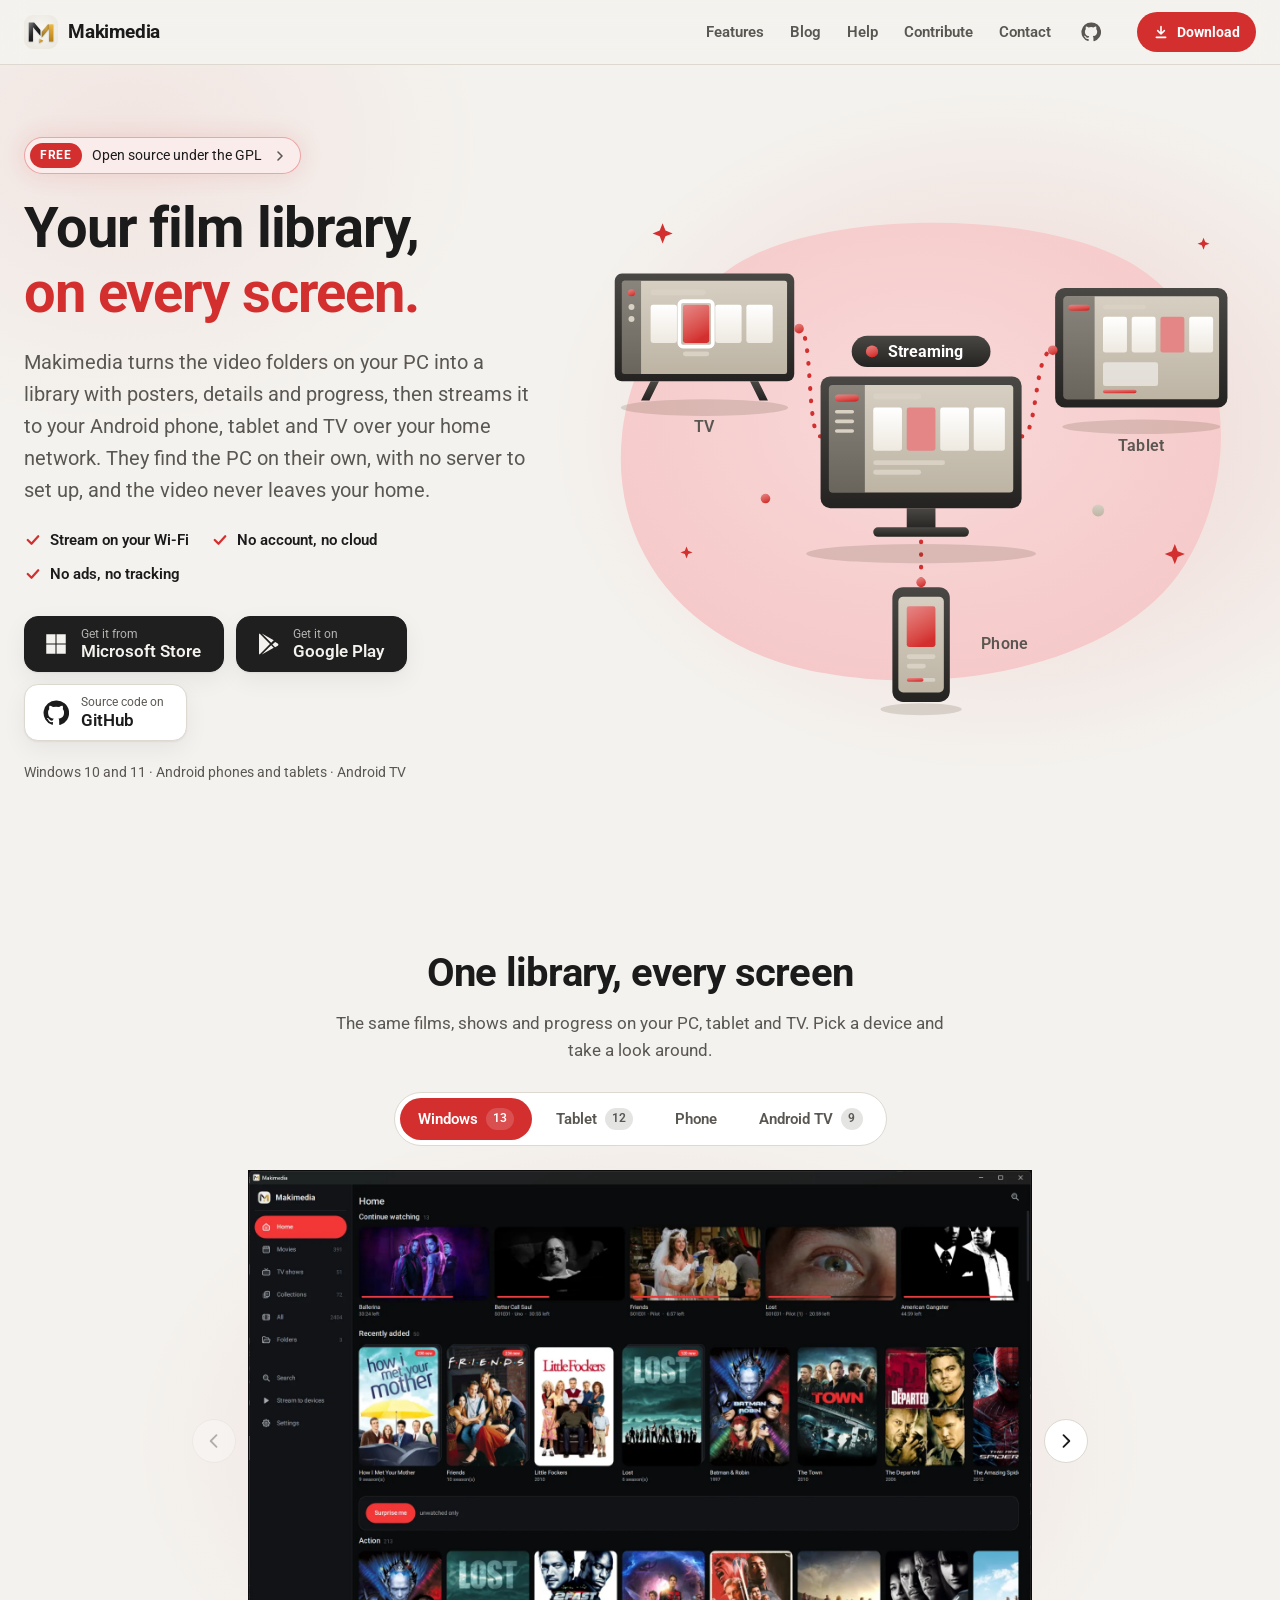
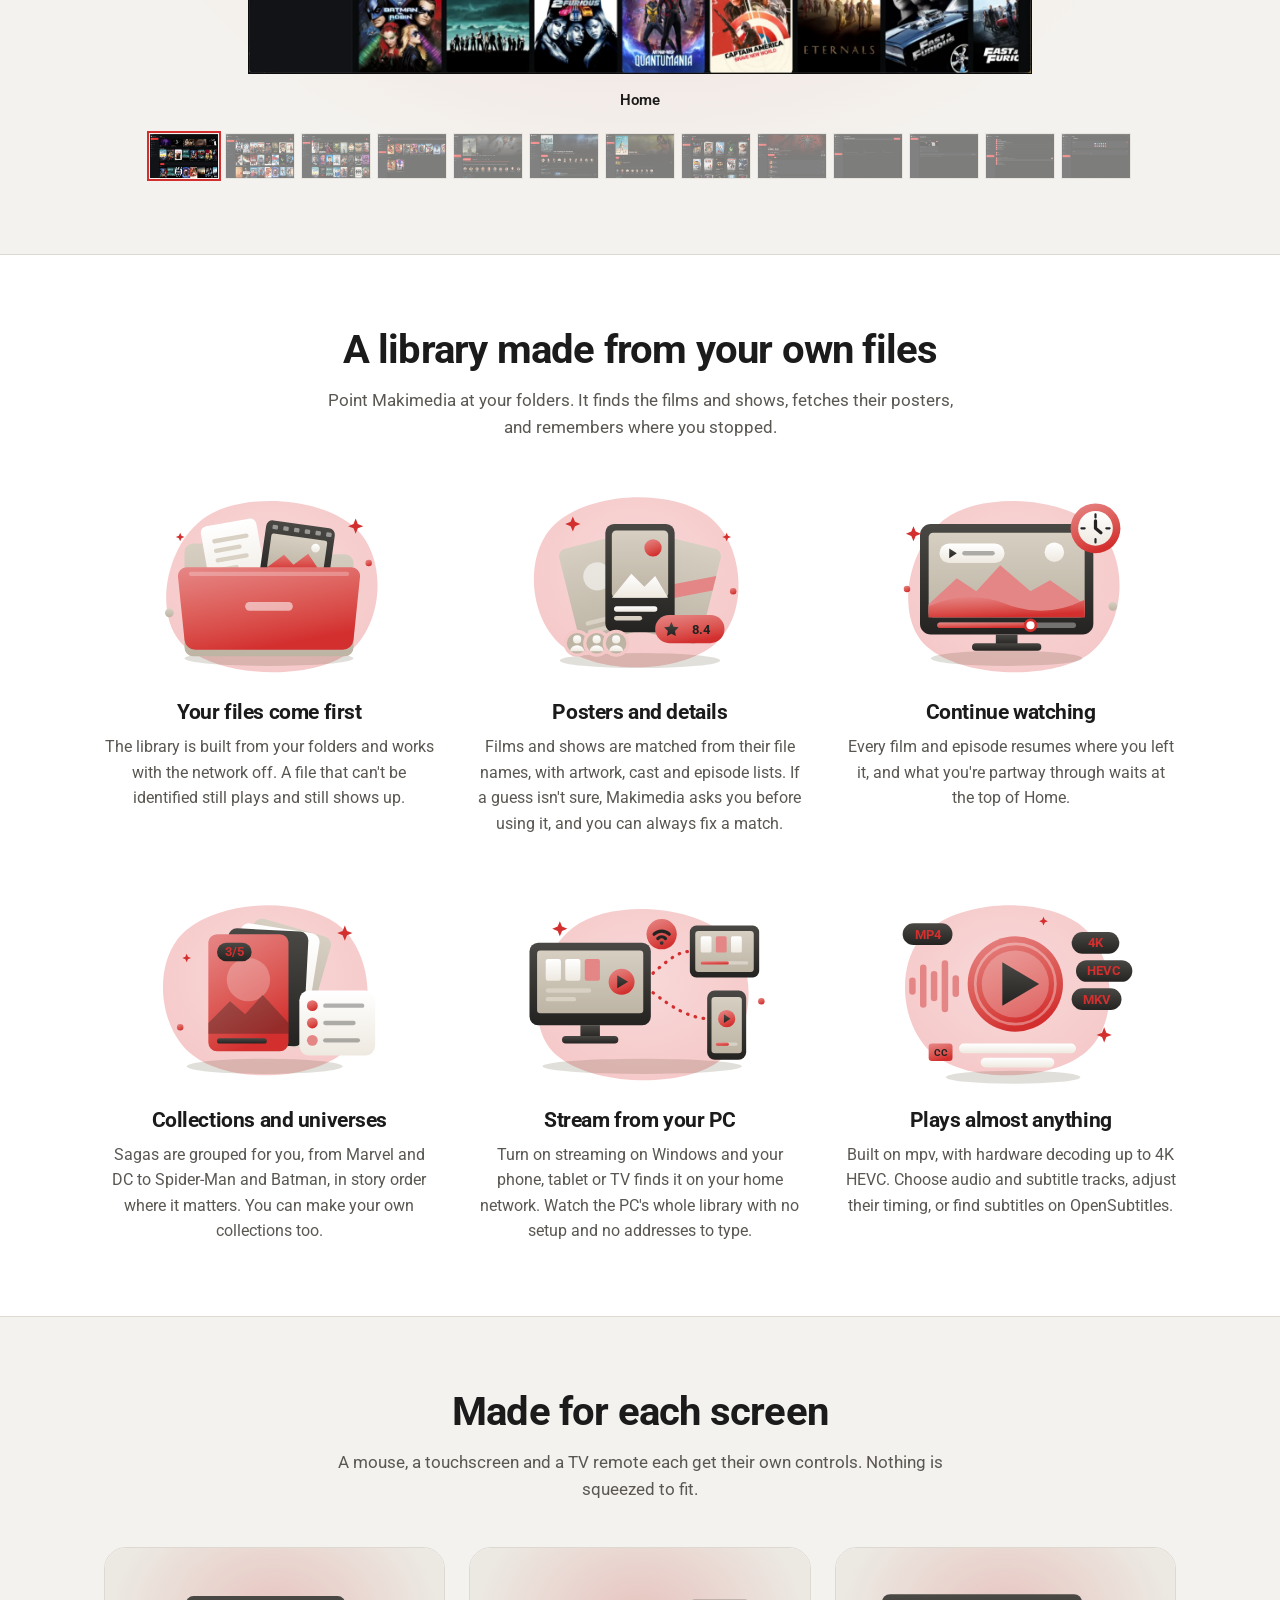
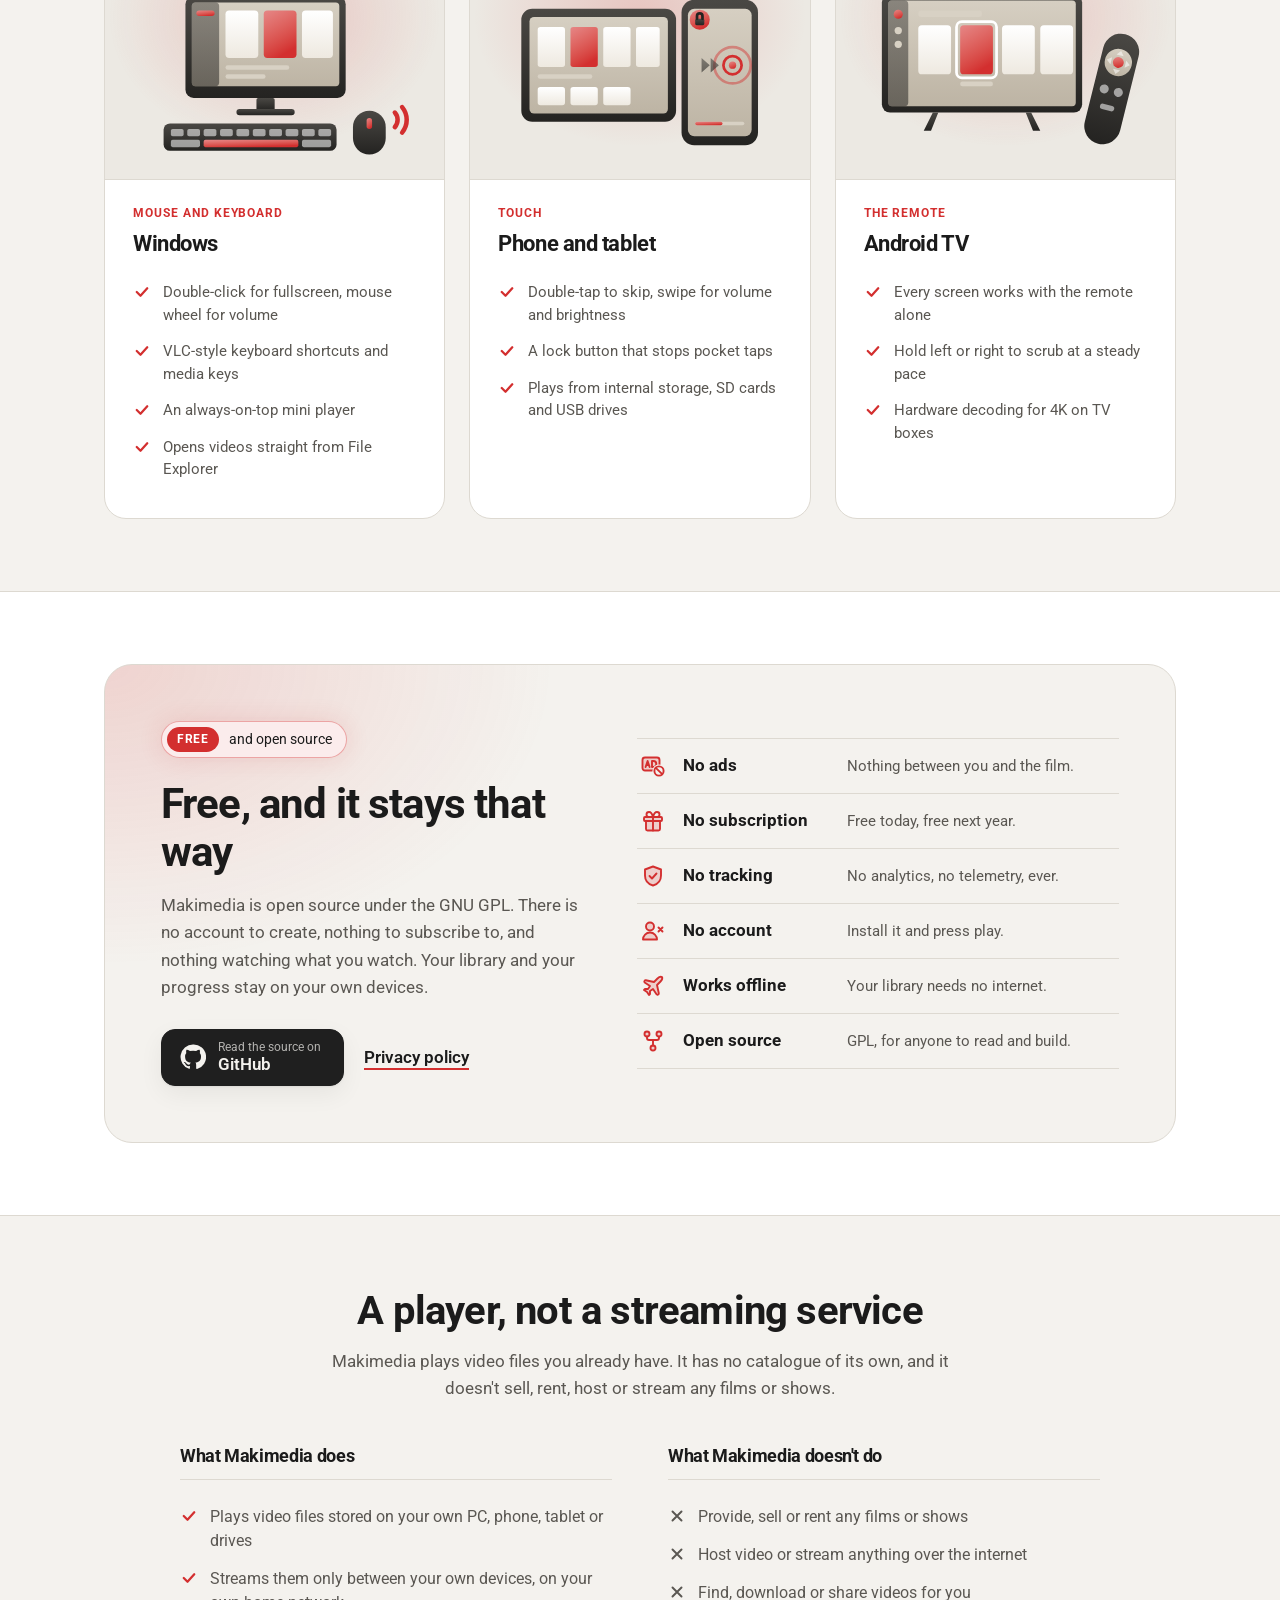
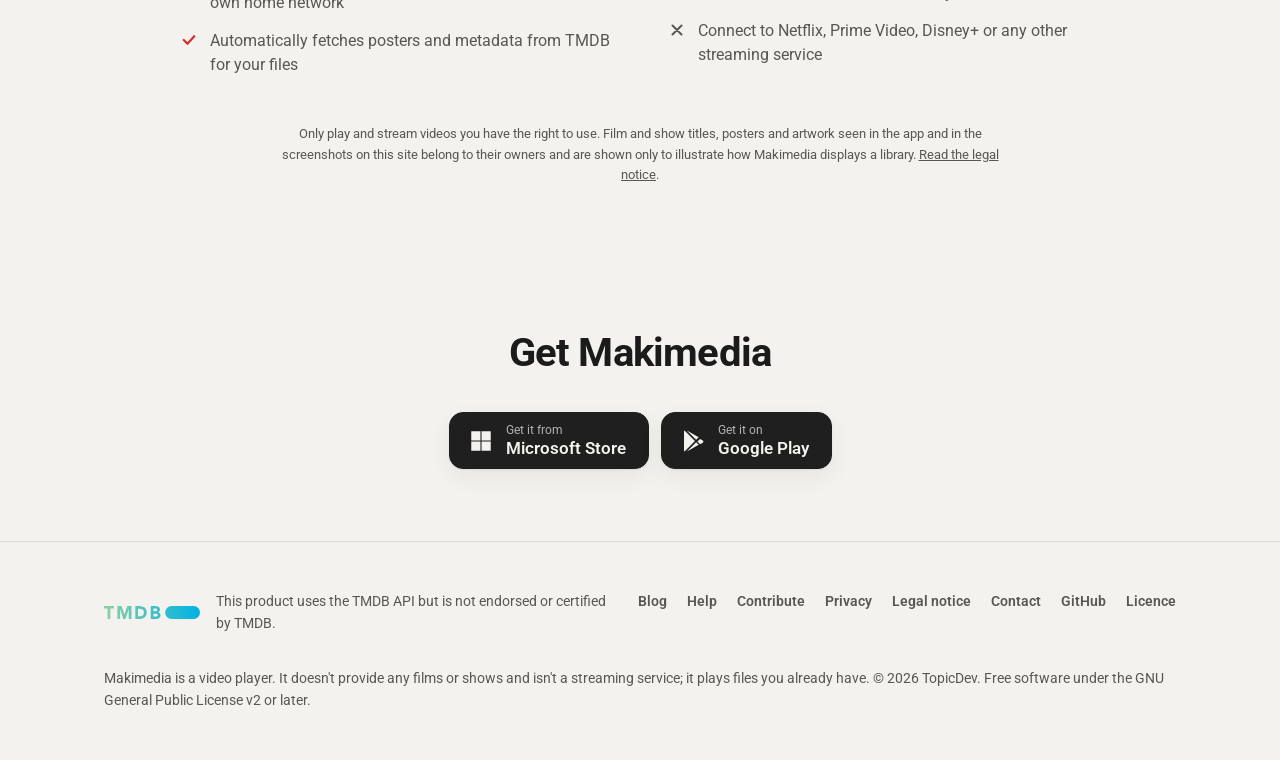
==== index.html @ ddf23d93 "Website: all pages" ====
<!DOCTYPE html>
<html lang="en">
<head>
  <meta charset="utf-8">
  <meta name="viewport" content="width=device-width, initial-scale=1">
  <title>Makimedia - your films, on every screen</title>
  <meta name="description" content="Makimedia turns the video folders you already have into a library, on Windows, Android phones, tablets and Android TV. Free, open source, no ads, no tracking.">
  <meta name="theme-color" content="#1F1F1F">
  <link rel="canonical" href="https://makimedia.org/">
  <meta property="og:type" content="website">
  <meta property="og:site_name" content="Makimedia">
  <meta property="og:title" content="Makimedia">
  <meta property="og:description" content="Your films, on every screen. A free, open source video player for Windows, Android and Android TV.">
  <meta property="og:url" content="https://makimedia.org/">
  <meta property="og:image" content="https://makimedia.org/assets/share.png">
  <meta property="og:image:width" content="1200">
  <meta property="og:image:height" content="630">
  <meta name="twitter:card" content="summary_large_image">
  <link rel="icon" type="image/png" sizes="32x32" href="assets/favicon-32.png">
  <link rel="apple-touch-icon" href="assets/apple-touch-icon.png">
  <link rel="stylesheet" href="style.css?v=28">
</head>
<body>

<svg class="ill-defs" aria-hidden="true" focusable="false">
  <defs>
    <linearGradient id="ill-accent" x1="0" y1="0" x2="0.4" y2="1">
      <stop offset="0" class="st-accent-hi"/>
      <stop offset="1" class="st-accent"/>
    </linearGradient>
    <linearGradient id="ill-ink" x1="0" y1="0" x2="0" y2="1">
      <stop offset="0" class="st-ink-hi"/>
      <stop offset="1" class="st-ink"/>
    </linearGradient>
    <linearGradient id="ill-mid" x1="0" y1="0" x2="0" y2="1">
      <stop offset="0" class="st-mid"/>
      <stop offset="1" class="st-mid-lo"/>
    </linearGradient>
    <linearGradient id="ill-paper" x1="0" y1="0" x2="0" y2="1">
      <stop offset="0" class="st-paper"/>
      <stop offset="1" class="st-paper-lo"/>
    </linearGradient>
    <radialGradient id="ill-blob" cx="0.5" cy="0.42" r="0.62">
      <stop offset="0" class="st-blob-hi"/>
      <stop offset="1" class="st-blob"/>
    </radialGradient>
  </defs>
</svg>

<header class="site-header">
  <div class="wrap">
    <a class="brand" href="index.html">
      <img src="assets/logo-68.png" width="34" height="34" alt="">
      Makimedia
    </a>
    <nav class="nav" id="site-nav" aria-label="Main">
      <a href="#features">Features</a>
      <a href="blog.html">Blog</a>
      <a href="help.html">Help</a>
      <a href="contribute.html">Contribute</a>
      <a href="contact.html">Contact</a>
      <a class="nav-github" href="https://github.com/Ognjen14/Makimedia" target="_blank" rel="noopener"><span class="ico i-github" aria-hidden="true"></span><span class="nav-github-label">GitHub</span></a>
    </nav>
    <div class="header-actions">
      <a class="nav-cta" href="#download"><span class="ico i-download" aria-hidden="true"></span>Download</a>
      <button class="menu-toggle" type="button" aria-expanded="false" aria-controls="site-nav" aria-label="Open menu"><span class="ico i-menu icon-open" aria-hidden="true"></span><span class="ico i-close icon-close" aria-hidden="true"></span></button>
    </div>
  </div>
</header>

<main>

  <div class="hero">
    <div class="wrap hero-grid">
    <div class="hero-copy">
    <a class="hero-badge" href="https://github.com/Ognjen14/Makimedia" target="_blank" rel="noopener">
      <span class="hero-badge-tag">Free</span>
      <span>Open source under the GPL</span>
      <span class="ico i-chevron-right" aria-hidden="true"></span>
    </a>
    <h1>Your film library,<br><span class="accent">on every screen.</span></h1>
    <p class="lead">Makimedia turns the video folders on your PC into a library with posters, details and progress, then streams it to your Android phone, tablet and TV over your home network. They find the PC on their own, with no server to set up, and the video never leaves your home.</p>

    <ul class="hero-points">
      <li><span class="ico i-check" aria-hidden="true"></span>Stream on your Wi-Fi</li>
      <li><span class="ico i-check" aria-hidden="true"></span>No account, no cloud</li>
      <li><span class="ico i-check" aria-hidden="true"></span>No ads, no tracking</li>
    </ul>

    <div class="buttons">
      <a class="btn primary" href="MICROSOFT_STORE_URL" target="_blank" rel="noopener">
        <span class="ico i-microsoft" aria-hidden="true"></span>
        <span><small>Get it from</small><strong>Microsoft Store</strong></span>
      </a>
      <a class="btn primary" href="GOOGLE_PLAY_URL" target="_blank" rel="noopener">
        <span class="ico i-google-play" aria-hidden="true"></span>
        <span><small>Get it on</small><strong>Google Play</strong></span>
      </a>
      <a class="btn" href="https://github.com/Ognjen14/Makimedia" target="_blank" rel="noopener">
        <span class="ico i-github" aria-hidden="true"></span>
        <span><small>Source code on</small><strong>GitHub</strong></span>
      </a>
    </div>
    <p class="meta">Windows 10 and 11 &middot; Android phones and tablets &middot; Android TV</p>
    </div>

    <div class="hero-visual">
      <svg class="art hero-art" viewBox="0 0 560 452" role="img" aria-label="A PC streaming its Makimedia library to a TV, a tablet and a phone">
        <path class="blob" d="M120 60C190 10 380 8 460 58c80 50 90 170 40 250-50 80-190 110-300 90C90 380 20 300 30 200 38 130 70 96 120 60Z"/>

        <path class="flow" d="M196 200C184 200 190 110 178 110"/>
        <path class="flow" d="M364 200C378 200 374 128 390 128"/>
        <path class="flow" d="M280 288V322"/>

        <ellipse class="floor" cx="99" cy="176" rx="70" ry="7"/>
        <rect class="ink" x="24" y="64" width="150" height="90" rx="6"/>
        <rect class="mid" x="30" y="70" width="138" height="78" rx="2"/>
        <rect class="ink" x="30" y="70" width="16" height="78" opacity="0.55"/>
        <circle class="gold" cx="38" cy="80" r="3"/>
        <circle class="line" cx="38" cy="92" r="2.5"/>
        <circle class="line" cx="38" cy="102" r="2.5"/>
        <rect class="line" x="54" y="77" width="46" height="5" rx="2.5"/>
        <rect class="paper" x="54" y="90" width="22" height="32" rx="2"/>
        <rect class="focus" x="78" y="87" width="28" height="38" rx="3"/>
        <rect class="gold" x="81" y="90" width="22" height="32" rx="2"/>
        <rect class="paper" x="108" y="90" width="22" height="32" rx="2"/>
        <rect class="paper" x="134" y="90" width="22" height="32" rx="2"/>
        <rect class="line" x="81" y="129" width="22" height="4" rx="2"/>
        <path class="ink" d="M54 154l-8 16h7l8-16zM144 154l8 16h-7l-8-16z"/>
        <text class="cap" x="99" y="196" text-anchor="middle">TV</text>

        <ellipse class="floor" cx="280" cy="298" rx="96" ry="8"/>
        <rect class="ink" x="196" y="150" width="168" height="110" rx="8"/>
        <rect class="mid" x="203" y="157" width="154" height="90" rx="3"/>
        <rect class="ink" x="203" y="157" width="30" height="90" opacity="0.55"/>
        <rect class="gold" x="208" y="165" width="20" height="6" rx="3"/>
        <rect class="line" x="208" y="178" width="16" height="3" rx="1.5"/>
        <rect class="line" x="208" y="186" width="16" height="3" rx="1.5"/>
        <rect class="line" x="208" y="194" width="16" height="3" rx="1.5"/>
        <rect class="line" x="240" y="164" width="40" height="5" rx="2.5"/>
        <rect class="paper" x="240" y="176" width="24" height="36" rx="2"/>
        <rect class="gold-hi" x="268" y="176" width="24" height="36" rx="2"/>
        <rect class="paper" x="296" y="176" width="24" height="36" rx="2"/>
        <rect class="paper" x="324" y="176" width="26" height="36" rx="2"/>
        <rect class="line" x="240" y="220" width="60" height="4" rx="2"/>
        <rect class="line" x="240" y="228" width="40" height="4" rx="2"/>
        <rect class="ink" x="268" y="260" width="24" height="18"/>
        <rect class="ink" x="240" y="276" width="80" height="8" rx="4"/>
        <rect class="ink" x="222" y="116" width="116" height="26" rx="13"/>
        <circle class="pulse-ring" cx="239" cy="129" r="5"/>
        <circle class="gold" cx="239" cy="129" r="5"/>
        <text class="chip-text" x="252" y="133.5">Streaming</text>

        <ellipse class="floor" cx="464" cy="192" rx="66" ry="6"/>
        <rect class="ink" x="392" y="76" width="144" height="100" rx="8"/>
        <rect class="mid" x="399" y="83" width="130" height="86" rx="3"/>
        <rect class="ink" x="399" y="83" width="26" height="86" opacity="0.55"/>
        <rect class="gold" x="403" y="90" width="18" height="5" rx="2.5"/>
        <rect class="line" x="432" y="90" width="36" height="4" rx="2"/>
        <rect class="paper" x="432" y="100" width="20" height="30" rx="2"/>
        <rect class="paper" x="456" y="100" width="20" height="30" rx="2"/>
        <rect class="gold-hi" x="480" y="100" width="20" height="30" rx="2"/>
        <rect class="paper" x="504" y="100" width="20" height="30" rx="2"/>
        <rect class="paper-soft" x="432" y="138" width="46" height="20" rx="2"/>
        <rect class="gold" x="432" y="161" width="28" height="3" rx="1.5"/>
        <text class="cap" x="464" y="212" text-anchor="middle">Tablet</text>

        <ellipse class="floor" cx="280" cy="428" rx="34" ry="5"/>
        <rect class="ink" x="256" y="326" width="48" height="96" rx="9"/>
        <rect class="mid" x="261" y="334" width="38" height="80" rx="4"/>
        <rect class="gold" x="268" y="342" width="24" height="34" rx="2"/>
        <rect class="line" x="268" y="382" width="24" height="4" rx="2"/>
        <rect class="line" x="268" y="390" width="16" height="4" rx="2"/>
        <rect class="track" x="268" y="402" width="24" height="3" rx="1.5"/>
        <rect class="gold" x="268" y="402" width="14" height="3" rx="1.5"/>
        <text class="cap" x="330" y="378">Phone</text>

        <circle class="gold" cx="178" cy="110" r="4"/>
        <circle class="gold" cx="390" cy="128" r="4"/>
        <circle class="gold" cx="280" cy="322" r="4"/>

        <path class="spark" d="M64 22l2.4 6 6 2.4-6 2.4-2.4 6-2.4-6-6-2.4 6-2.4z"/>
        <path class="spark" d="M516 34l1.4 3.6 3.6 1.4-3.6 1.4-1.4 3.6-1.4-3.6-3.6-1.4 3.6-1.4z"/>
        <path class="spark" d="M492 290l2.4 6 6 2.4-6 2.4-2.4 6-2.4-6-6-2.4 6-2.4z"/>
        <path class="spark" d="M84 292l1.4 3.6 3.6 1.4-3.6 1.4-1.4 3.6-1.4-3.6-3.6-1.4 3.6-1.4z"/>
        <circle class="gold" cx="150" cy="252" r="4"/>
        <circle class="mid" cx="428" cy="262" r="5"/>
      </svg>
    </div>
    </div>
  </div>

  <div class="wrap screenshots" id="screenshots">

    <div class="section-head centered">
      <h2>One library, every screen</h2>
      <p>The same films, shows and progress on your PC, tablet and TV. Pick a device and take a look around.</p>
    </div>

    <div class="gallery desktop">
      <h3>Windows</h3>
      <div class="strip">
        <figure class="shot">
          <div class="frame"><img src="assets/windows/home.webp" alt="Makimedia Home on Windows, with Continue watching, Recently added and Action rows"></div>
          <figcaption>Home</figcaption>
        </figure>
        <figure class="shot">
          <div class="frame"><img src="assets/windows/movies.webp" alt="The Movies page, a grid of posters with genre filters" loading="lazy"></div>
          <figcaption>Movies</figcaption>
        </figure>
        <figure class="shot">
          <div class="frame"><img src="assets/windows/tv-shows.webp" alt="The TV shows page, a grid of show posters" loading="lazy"></div>
          <figcaption>TV shows</figcaption>
        </figure>
        <figure class="shot">
          <div class="frame"><img src="assets/windows/search.webp" alt="Searching the library for spider-man, with ten films and two collections found" loading="lazy"></div>
          <figcaption>Search</figcaption>
        </figure>
        <figure class="shot">
          <div class="frame"><img src="assets/windows/film-details.webp?v=3" alt="Film details for F1, resuming at 1:57:01, with cast and crew" loading="lazy"></div>
          <figcaption>Film details</figcaption>
        </figure>
        <figure class="shot">
          <div class="frame"><img src="assets/windows/show-details.webp?v=3" alt="The Haunting of Hill House show page, with cast, seasons and episodes" loading="lazy"></div>
          <figcaption>Show details</figcaption>
        </figure>
        <figure class="shot">
          <div class="frame"><img src="assets/windows/episode-details.webp" alt="A Breaking Bad episode page, with the next episode ready below" loading="lazy"></div>
          <figcaption>Episode details</figcaption>
        </figure>
        <figure class="shot">
          <div class="frame"><img src="assets/windows/collections.webp" alt="The Collections page, with film series shown as stacked posters" loading="lazy"></div>
          <figcaption>Collections</figcaption>
        </figure>
        <figure class="shot">
          <div class="frame"><img src="assets/windows/collection.webp" alt="The Spider-Man universe, nine films grouped by era in story order" loading="lazy"></div>
          <figcaption>Spider-Man in story order</figcaption>
        </figure>
        <figure class="shot">
          <div class="frame"><img src="assets/windows/stream-to-devices.webp" alt="Stream to devices, ready to share this library with a TV, a tablet and a phone" loading="lazy"></div>
          <figcaption>Stream to devices</figcaption>
        </figure>
        <figure class="shot">
          <div class="frame"><img src="assets/windows/streaming.webp" alt="The PC streaming American Gangster to a tablet, with its progress" loading="lazy"></div>
          <figcaption>Streaming to a tablet</figcaption>
        </figure>
        <figure class="shot">
          <div class="frame"><img src="assets/windows/settings.webp" alt="Settings for the library, playback and the app" loading="lazy"></div>
          <figcaption>Settings</figcaption>
        </figure>
        <figure class="shot">
          <div class="frame"><img src="assets/windows/appearance-accent.webp" alt="Appearance settings with a red accent colour and text size" loading="lazy"></div>
          <figcaption>Choose an accent colour</figcaption>
        </figure>      </div>
    </div>

    <div class="gallery tablet">
      <h3>Tablet</h3>
      <div class="strip">
        <figure class="shot">
          <div class="frame"><img src="assets/tablet/connect.webp" alt="Home on a tablet offering to connect to a Makimedia server that is streaming" loading="lazy"></div>
          <figcaption>Finds your PC on its own</figcaption>
        </figure>
        <figure class="shot">
          <div class="frame"><img src="assets/tablet/home.webp?v=2" alt="Home on a tablet, streaming the PC's library with continue watching and recently added" loading="lazy"></div>
          <figcaption>Your PC's library, on the tablet</figcaption>
        </figure>
        <figure class="shot">
          <div class="frame"><img src="assets/tablet/movies.webp" alt="The Movies page on a tablet, filtered to adventure films" loading="lazy"></div>
          <figcaption>Movies</figcaption>
        </figure>
        <figure class="shot">
          <div class="frame"><img src="assets/tablet/tv-shows.webp" alt="The TV shows page on a tablet" loading="lazy"></div>
          <figcaption>TV shows</figcaption>
        </figure>
        <figure class="shot">
          <div class="frame"><img src="assets/tablet/film-details.webp?v=2" alt="Film details for F1 on a tablet, with cast and crew" loading="lazy"></div>
          <figcaption>Film details</figcaption>
        </figure>
        <figure class="shot">
          <div class="frame"><img src="assets/tablet/show-details.webp?v=2" alt="Breaking Bad show page on a tablet, with cast and crew" loading="lazy"></div>
          <figcaption>Show details</figcaption>
        </figure>
        <figure class="shot">
          <div class="frame"><img src="assets/tablet/episode-details.webp?v=2" alt="A Breaking Bad episode page, with the next episode ready below" loading="lazy"></div>
          <figcaption>Episode details</figcaption>
        </figure>
        <figure class="shot">
          <div class="frame"><img src="assets/tablet/collections.webp?v=2" alt="The Collections page on a tablet" loading="lazy"></div>
          <figcaption>Collections</figcaption>
        </figure>
        <figure class="shot">
          <div class="frame"><img src="assets/tablet/collection.webp?v=2" alt="The Man with No Name trilogy, its three films in order" loading="lazy"></div>
          <figcaption>A trilogy, in order</figcaption>
        </figure>
        <figure class="shot">
          <div class="frame"><img src="assets/tablet/search.webp?v=2" alt="Searching for Batman on a tablet" loading="lazy"></div>
          <figcaption>Search</figcaption>
        </figure>
        <figure class="shot">
          <div class="frame"><img src="assets/tablet/settings.webp?v=2" alt="Settings on a tablet" loading="lazy"></div>
          <figcaption>Settings</figcaption>
        </figure>
        <figure class="shot">
          <div class="frame"><img src="assets/tablet/appearance.webp" alt="Appearance settings with a blue accent colour" loading="lazy"></div>
          <figcaption>Choose an accent colour</figcaption>
        </figure>
      </div>
    </div>

    <div class="gallery phone">
      <h3>Phone</h3>
      <div class="strip">
        <figure class="shot">
          <div class="frame">Screenshot: phone 1</div>
          <figcaption>Home</figcaption>
        </figure>
        <figure class="shot">
          <div class="frame">Screenshot: phone 2</div>
          <figcaption>Film details</figcaption>
        </figure>
        <figure class="shot">
          <div class="frame">Screenshot: phone 3</div>
          <figcaption>Collections</figcaption>
        </figure>
        <figure class="shot">
          <div class="frame">Screenshot: phone 4</div>
          <figcaption>Player</figcaption>
        </figure>
      </div>
    </div>

    <div class="gallery tv">
      <h3>Android TV</h3>
      <div class="strip">
        <figure class="shot">
          <div class="frame"><img src="assets/tv/home.webp" alt="Makimedia Home on Android TV, streaming from a PC" loading="lazy"></div>
          <figcaption>Home</figcaption>
        </figure>
        <figure class="shot">
          <div class="frame"><img src="assets/tv/movies.webp" alt="The Movies page on a TV, with genre filters" loading="lazy"></div>
          <figcaption>Movies</figcaption>
        </figure>
        <figure class="shot">
          <div class="frame"><img src="assets/tv/tv-shows.webp" alt="The TV shows page on a TV" loading="lazy"></div>
          <figcaption>TV shows</figcaption>
        </figure>
        <figure class="shot">
          <div class="frame"><img src="assets/tv/film-details.webp" alt="Film details for F1 on a TV, with cast and crew" loading="lazy"></div>
          <figcaption>Film details</figcaption>
        </figure>
        <figure class="shot">
          <div class="frame"><img src="assets/tv/show-details.webp" alt="Better Call Saul on a TV, with seasons and episodes" loading="lazy"></div>
          <figcaption>Show details</figcaption>
        </figure>
        <figure class="shot">
          <div class="frame"><img src="assets/tv/episode-details.webp" alt="An episode page on a TV, with the resume point and the next episode" loading="lazy"></div>
          <figcaption>Episode details</figcaption>
        </figure>
        <figure class="shot">
          <div class="frame"><img src="assets/tv/collections.webp" alt="The Collections page on a TV" loading="lazy"></div>
          <figcaption>Collections</figcaption>
        </figure>
        <figure class="shot">
          <div class="frame"><img src="assets/tv/collection.webp" alt="The Middle-earth universe on a TV, with release and story order" loading="lazy"></div>
          <figcaption>Middle-earth, in order</figcaption>
        </figure>
        <figure class="shot">
          <div class="frame"><img src="assets/tv/settings.webp" alt="Settings on a TV" loading="lazy"></div>
          <figcaption>Settings</figcaption>
        </figure>
      </div>
    </div>

  </div>

  <section id="features" class="alt">
    <div class="wrap">
      <div class="section-head centered">
        <h2>A library made from your own files</h2>
        <p>Point Makimedia at your folders. It finds the films and shows, fetches their posters, and remembers where you stopped.</p>
      </div>
      <div class="features">

        <article class="feature">
          <svg class="art" viewBox="0 0 240 180" aria-hidden="true">
            <path class="blob" d="M58 32C92 6 168 10 200 40c30 28 26 90-8 116-34 24-112 22-146-4C12 128 22 60 58 32Z"/>
            <ellipse class="floor" cx="120" cy="160" rx="78" ry="7"/>
            <path class="mid" d="M42 62a8 8 0 0 1 8-8h38l10 10h92a8 8 0 0 1 8 8v78a8 8 0 0 1-8 8H50a8 8 0 0 1-8-8Z"/>
            <g transform="rotate(-10 88 70)">
              <rect class="paper" x="62" y="34" width="52" height="70" rx="6"/>
              <rect class="line" x="71" y="47" width="34" height="4" rx="2"/>
              <rect class="line" x="71" y="56" width="26" height="4" rx="2"/>
              <rect class="line" x="71" y="65" width="31" height="4" rx="2"/>
              <rect class="line" x="71" y="74" width="20" height="4" rx="2"/>
            </g>
            <g transform="rotate(8 146 64)">
              <rect class="ink" x="114" y="36" width="64" height="56" rx="6"/>
              <rect class="hole" x="120" y="40" width="5" height="4" rx="1"/>
              <rect class="hole" x="130" y="40" width="5" height="4" rx="1"/>
              <rect class="hole" x="140" y="40" width="5" height="4" rx="1"/>
              <rect class="hole" x="150" y="40" width="5" height="4" rx="1"/>
              <rect class="hole" x="160" y="40" width="5" height="4" rx="1"/>
              <rect class="hole" x="170" y="40" width="5" height="4" rx="1"/>
              <rect class="hole" x="120" y="84" width="5" height="4" rx="1"/>
              <rect class="hole" x="130" y="84" width="5" height="4" rx="1"/>
              <rect class="hole" x="140" y="84" width="5" height="4" rx="1"/>
              <rect class="hole" x="150" y="84" width="5" height="4" rx="1"/>
              <rect class="hole" x="160" y="84" width="5" height="4" rx="1"/>
              <rect class="hole" x="170" y="84" width="5" height="4" rx="1"/>
              <rect class="mid" x="120" y="48" width="52" height="32" rx="2"/>
              <circle class="paper" cx="162" cy="56" r="4"/>
              <path class="gold" d="M120 80l14-14 10 8 12-12 16 18Z"/>
            </g>
            <path class="gold" d="M44 76h152a8 8 0 0 1 8 9l-6 58a10 10 0 0 1-10 9H52a10 10 0 0 1-10-9l-6-58a8 8 0 0 1 8-9Z"/>
            <rect class="shine" x="46" y="80" width="148" height="4" rx="2"/>
            <rect class="paper-soft" x="98" y="108" width="44" height="8" rx="4"/>
            <path class="spark" d="M200 31l2 5 5 2-5 2-2 5-2-5-5-2 5-2z"/>
            <path class="spark" d="M38 44l1.2 2.8 2.8 1.2-2.8 1.2-1.2 2.8-1.2-2.8-2.8-1.2 2.8-1.2z"/>
            <circle class="gold" cx="212" cy="72" r="3"/>
            <circle class="mid" cx="28" cy="118" r="4"/>
          </svg>
          <h3>Your files come first</h3>
          <p>The library is built from your folders and works with the network off. A file that can't be identified still plays and still shows up.</p>
        </article>

        <article class="feature">
          <svg class="art" viewBox="0 0 240 180" aria-hidden="true">
            <path class="blob" d="M182 28c-34-24-104-22-138 6C12 60 16 124 50 150c34 26 108 24 140-4 32-28 26-94-8-118Z"/>
            <ellipse class="floor" cx="120" cy="162" rx="74" ry="7"/>
            <g transform="rotate(-14 84 98)">
              <rect class="mid" x="54" y="52" width="60" height="90" rx="7"/>
              <circle class="paper-soft" cx="84" cy="84" r="13"/>
              <rect class="line" x="63" y="122" width="42" height="4" rx="2"/>
              <rect class="line" x="63" y="130" width="28" height="4" rx="2"/>
            </g>
            <g transform="rotate(14 156 98)">
              <rect class="mid" x="126" y="52" width="60" height="90" rx="7"/>
              <path class="gold-hi" d="M126 104l60-28v14l-60 28Z"/>
              <rect class="line" x="135" y="122" width="42" height="4" rx="2"/>
              <rect class="line" x="135" y="130" width="28" height="4" rx="2"/>
            </g>
            <rect class="ink" x="88" y="36" width="64" height="100" rx="8"/>
            <rect class="mid" x="94" y="42" width="52" height="62" rx="4"/>
            <circle class="gold" cx="132" cy="58" r="8"/>
            <path class="paper" d="M94 104l18-22 12 12 10-10 12 20Z"/>
            <rect class="paper" x="96" y="112" width="40" height="5" rx="2.5"/>
            <rect class="line" x="96" y="121" width="26" height="4" rx="2"/>
            <rect class="gold" x="134" y="120" width="64" height="26" rx="13"/>
            <path class="ink" d="M149 126.5l2 4.3 4.7.6-3.4 3.3.8 4.7-4.1-2.2-4.1 2.2.8-4.7-3.4-3.3 4.7-.6Z"/>
            <text class="label-ink" x="176" y="137.5" text-anchor="middle">8.4</text>
            <circle class="avatar" cx="62" cy="146" r="11"/>
            <circle class="paper" cx="62" cy="142.5" r="3.8"/>
            <path class="paper" d="M55.5 153.5a6.5 5.5 0 0 1 13 0Z"/>
            <circle class="avatar" cx="80" cy="146" r="11"/>
            <circle class="paper" cx="80" cy="142.5" r="3.8"/>
            <path class="paper" d="M73.5 153.5a6.5 5.5 0 0 1 13 0Z"/>
            <circle class="avatar" cx="98" cy="146" r="11"/>
            <circle class="paper" cx="98" cy="142.5" r="3.8"/>
            <path class="paper" d="M91.5 153.5a6.5 5.5 0 0 1 13 0Z"/>
            <path class="spark" d="M58 29l2 5 5 2-5 2-2 5-2-5-5-2 5-2z"/>
            <path class="spark" d="M200 44l1.2 2.8 2.8 1.2-2.8 1.2-1.2 2.8-1.2-2.8-2.8-1.2 2.8-1.2z"/>
            <circle class="gold" cx="206" cy="98" r="3"/>
          </svg>
          <h3>Posters and details</h3>
          <p>Films and shows are matched from their file names, with artwork, cast and episode lists. If a guess isn't sure, Makimedia asks you before using it, and you can always fix a match.</p>
        </article>

        <article class="feature">
          <svg class="art" viewBox="0 0 240 180" aria-hidden="true">
            <path class="blob" d="M58 32C92 6 168 10 200 40c30 28 26 90-8 116-34 24-112 22-146-4C12 128 22 60 58 32Z"/>
            <ellipse class="floor" cx="116" cy="160" rx="70" ry="7"/>
            <rect class="ink" x="36" y="36" width="160" height="102" rx="10"/>
            <rect class="mid" x="44" y="44" width="144" height="78" rx="4"/>
            <circle class="paper" cx="160" cy="62" r="9"/>
            <path class="gold-hi" d="M44 110l26-24 18 12 22-24 28 24 18-10 32 22v12H44Z"/>
            <path class="gold" d="M44 122v-10q36-16 72-2t72-4v16Z"/>
            <rect class="paper" x="54" y="54" width="60" height="18" rx="9"/>
            <path class="ink" d="M63 58.5v9l7-4.5Z"/>
            <rect class="ink-soft" x="75" y="61" width="30" height="4" rx="2"/>
            <rect class="track" x="52" y="127" width="128" height="5" rx="2.5"/>
            <rect class="gold" x="52" y="127" width="86" height="5" rx="2.5"/>
            <circle class="knob" cx="138" cy="129.5" r="5"/>
            <rect class="ink" x="106" y="138" width="20" height="10"/>
            <rect class="ink" x="84" y="146" width="64" height="7" rx="3.5"/>
            <circle class="gold" cx="198" cy="40" r="23"/>
            <circle class="paper" cx="198" cy="40" r="16"/>
            <path class="tick" d="M198 27v3M198 50v3M185 40h3M208 40h3"/>
            <path class="hand" d="M198 33v7l5 4"/>
            <path class="spark" d="M30 38l2 5 5 2-5 2-2 5-2-5-5-2 5-2z"/>
            <circle class="mid" cx="214" cy="112" r="4"/>
            <circle class="gold" cx="24" cy="96" r="3"/>
          </svg>
          <h3>Continue watching</h3>
          <p>Every film and episode resumes where you left it, and what you're partway through waits at the top of Home.</p>
        </article>

        <article class="feature">
          <svg class="art" viewBox="0 0 240 180" aria-hidden="true">
            <path class="blob" d="M182 28c-34-24-104-22-138 6C12 60 16 124 50 150c34 26 108 24 140-4 32-28 26-94-8-118Z"/>
            <ellipse class="floor" cx="116" cy="160" rx="72" ry="7"/>
            <rect class="mid" x="92" y="30" width="74" height="106" rx="8" transform="rotate(16 129 83)"/>
            <rect class="paper" x="86" y="32" width="74" height="106" rx="8" transform="rotate(9 123 85)"/>
            <rect class="ink" x="80" y="34" width="74" height="106" rx="8" transform="rotate(3 117 87)"/>
            <rect class="gold" x="64" y="38" width="74" height="108" rx="8"/>
            <circle class="shine" cx="101" cy="80" r="20"/>
            <path class="ink-soft" d="M64 120l20-20 14 12 16-18 24 26v10H64Z"/>
            <rect class="ink" x="72" y="46" width="32" height="17" rx="8.5"/>
            <text class="label" x="88" y="58.5" text-anchor="middle">3/5</text>
            <rect class="ink" x="72" y="134" width="46" height="5" rx="2.5"/>
            <rect class="paper" x="148" y="90" width="70" height="60" rx="9"/>
            <circle class="gold" cx="160" cy="104" r="5"/>
            <rect class="ink-soft" x="170" y="102" width="38" height="4" rx="2"/>
            <circle class="gold" cx="160" cy="120" r="5"/>
            <rect class="ink-soft" x="170" y="118" width="30" height="4" rx="2"/>
            <circle class="gold-hi" cx="160" cy="136" r="5"/>
            <rect class="ink-soft" x="170" y="134" width="34" height="4" rx="2"/>
            <path class="spark" d="M190 30l2 5 5 2-5 2-2 5-2-5-5-2 5-2z"/>
            <path class="spark" d="M44 56l1.2 2.8 2.8 1.2-2.8 1.2-1.2 2.8-1.2-2.8-2.8-1.2 2.8-1.2z"/>
            <circle class="gold" cx="38" cy="124" r="3"/>
          </svg>
          <h3>Collections and universes</h3>
          <p>Sagas are grouped for you, from Marvel and DC to Spider-Man and Batman, in story order where it matters. You can make your own collections too.</p>
        </article>

        <article class="feature">
          <svg class="art" viewBox="0 0 240 180" aria-hidden="true">
            <path class="blob" d="M58 32C92 6 168 10 200 40c30 28 26 90-8 116-34 24-112 22-146-4C12 128 22 60 58 32Z"/>
            <ellipse class="floor" cx="122" cy="160" rx="92" ry="7"/>
            <path class="link" d="M132 74c16-14 24-20 34-20"/>
            <path class="link" d="M132 92c18 14 32 22 48 24"/>
            <rect class="ink" x="18" y="46" width="112" height="76" rx="8"/>
            <rect class="mid" x="25" y="53" width="98" height="58" rx="3"/>
            <rect class="paper" x="33" y="61" width="14" height="20" rx="2"/>
            <rect class="paper" x="51" y="61" width="14" height="20" rx="2"/>
            <rect class="gold-hi" x="69" y="61" width="14" height="20" rx="2"/>
            <rect class="line" x="33" y="88" width="42" height="4" rx="2"/>
            <rect class="line" x="33" y="96" width="28" height="4" rx="2"/>
            <circle class="gold" cx="103" cy="82" r="12"/>
            <path class="ink" d="M99 76v12l10-6Z"/>
            <rect class="ink" x="65" y="122" width="18" height="12"/>
            <rect class="ink" x="48" y="132" width="52" height="7" rx="3.5"/>
            <circle class="gold" cx="140" cy="38" r="14"/>
            <path class="hand" d="M133 38a10 10 0 0 1 14 0M136.5 42a5 5 0 0 1 7 0"/>
            <circle class="ink" cx="140" cy="46" r="1.8"/>
            <rect class="ink" x="166" y="30" width="64" height="48" rx="6"/>
            <rect class="mid" x="171" y="35" width="54" height="38" rx="3"/>
            <rect class="paper" x="176" y="40" width="10" height="15" rx="1.5"/>
            <rect class="gold-hi" x="190" y="40" width="10" height="15" rx="1.5"/>
            <rect class="paper" x="204" y="40" width="10" height="15" rx="1.5"/>
            <rect class="track" x="176" y="63" width="44" height="3" rx="1.5"/>
            <rect class="gold" x="176" y="63" width="26" height="3" rx="1.5"/>
            <rect class="ink" x="182" y="90" width="36" height="64" rx="7"/>
            <rect class="mid" x="186" y="96" width="28" height="52" rx="3"/>
            <circle class="gold" cx="200" cy="116" r="8"/>
            <path class="ink" d="M197.5 112v8l6-4Z"/>
            <rect class="track" x="190" y="138" width="20" height="3" rx="1.5"/>
            <rect class="gold" x="190" y="138" width="12" height="3" rx="1.5"/>
            <path class="spark" d="M46 26l2 5 5 2-5 2-2 5-2-5-5-2 5-2z"/>
            <circle class="gold" cx="232" cy="100" r="3"/>
          </svg>
          <h3>Stream from your PC</h3>
          <p>Turn on streaming on Windows and your phone, tablet or TV finds it on your home network. Watch the PC's whole library with no setup and no addresses to type.</p>
        </article>

        <article class="feature">
          <svg class="art" viewBox="0 0 240 180" aria-hidden="true">
            <path class="blob" d="M182 28c-34-24-104-22-138 6C12 60 16 124 50 150c34 26 108 24 140-4 32-28 26-94-8-118Z"/>
            <ellipse class="floor" cx="122" cy="170" rx="62" ry="6"/>
            <rect class="gold-hi" x="26" y="78" width="6" height="16" rx="3"/>
            <rect class="gold-hi" x="36" y="66" width="6" height="40" rx="3"/>
            <rect class="gold-hi" x="46" y="72" width="6" height="28" rx="3"/>
            <rect class="gold-hi" x="56" y="62" width="6" height="48" rx="3"/>
            <rect class="gold-hi" x="66" y="76" width="6" height="20" rx="3"/>
            <circle class="gold" cx="124" cy="84" r="44"/>
            <circle class="shine" cx="124" cy="84" r="31"/>
            <circle class="ring" cx="124" cy="84" r="37"/>
            <path class="ink" d="M112 64v40l34-20Z"/>
            <rect class="ink" x="20" y="28" width="46" height="20" rx="10"/>
            <text class="label" x="43" y="42" text-anchor="middle">MP4</text>
            <rect class="ink" x="176" y="36" width="44" height="20" rx="10"/>
            <text class="label" x="198" y="50" text-anchor="middle">4K</text>
            <rect class="ink" x="180" y="62" width="52" height="20" rx="10"/>
            <text class="label" x="206" y="76" text-anchor="middle">HEVC</text>
            <rect class="ink" x="176" y="88" width="46" height="20" rx="10"/>
            <text class="label" x="199" y="102" text-anchor="middle">MKV</text>
            <rect class="gold" x="44" y="139" width="22" height="16" rx="3"/>
            <text class="label-ink small" x="55" y="150.5" text-anchor="middle">CC</text>
            <rect class="paper" x="72" y="139" width="108" height="9" rx="4.5"/>
            <rect class="paper" x="92" y="152" width="68" height="9" rx="4.5"/>
            <path class="spark" d="M206 124l2 5 5 2-5 2-2 5-2-5-5-2 5-2z"/>
            <path class="spark" d="M150 22l1.2 2.8 2.8 1.2-2.8 1.2-1.2 2.8-1.2-2.8-2.8-1.2 2.8-1.2z"/>
          </svg>
          <h3>Plays almost anything</h3>
          <p>Built on mpv, with hardware decoding up to 4K HEVC. Choose audio and subtitle tracks, adjust their timing, or find subtitles on OpenSubtitles.</p>
        </article>

      </div>
    </div>
  </section>

  <section id="devices" class="devices">
    <div class="wrap">
      <div class="section-head centered">
        <h2>Made for each screen</h2>
        <p>A mouse, a touchscreen and a TV remote each get their own controls. Nothing is squeezed to fit.</p>
      </div>
      <div class="device-grid">

        <article class="device">
          <div class="device-art">
            <svg class="art" viewBox="0 0 320 200" aria-hidden="true">
              <rect class="ink" x="62" y="22" width="176" height="112" rx="9"/>
              <rect class="mid" x="69" y="29" width="162" height="92" rx="4"/>
              <rect class="ink" x="69" y="29" width="30" height="92" rx="4" opacity="0.55"/>
              <rect class="gold" x="74" y="38" width="20" height="6" rx="3"/>
              <rect class="paper" x="106" y="38" width="36" height="52" rx="4"/>
              <rect class="gold" x="148" y="38" width="36" height="52" rx="4"/>
              <rect class="paper" x="190" y="38" width="34" height="52" rx="4"/>
              <rect class="line" x="106" y="98" width="70" height="5" rx="2.5"/>
              <rect class="line" x="106" y="108" width="44" height="5" rx="2.5"/>
              <rect class="ink" x="140" y="134" width="20" height="14" rx="2"/>
              <rect class="ink" x="118" y="146" width="64" height="7" rx="3.5"/>
              <rect class="ink" x="38" y="162" width="190" height="30" rx="7"/>
              <rect class="key" x="46" y="168" width="14" height="8" rx="2"/>
              <rect class="key" x="64" y="168" width="14" height="8" rx="2"/>
              <rect class="key" x="82" y="168" width="14" height="8" rx="2"/>
              <rect class="key" x="100" y="168" width="14" height="8" rx="2"/>
              <rect class="key" x="118" y="168" width="14" height="8" rx="2"/>
              <rect class="key" x="136" y="168" width="14" height="8" rx="2"/>
              <rect class="key" x="154" y="168" width="14" height="8" rx="2"/>
              <rect class="key" x="172" y="168" width="14" height="8" rx="2"/>
              <rect class="key" x="190" y="168" width="14" height="8" rx="2"/>
              <rect class="key" x="208" y="168" width="14" height="8" rx="2"/>
              <rect class="key" x="46" y="180" width="32" height="8" rx="2"/>
              <rect class="gold" x="82" y="180" width="104" height="8" rx="2"/>
              <rect class="key" x="190" y="180" width="32" height="8" rx="2"/>
              <rect class="ink" x="246" y="148" width="36" height="48" rx="18"/>
              <rect class="gold" x="261" y="156" width="6" height="12" rx="3"/>
              <path class="wave" d="M292 150a12 12 0 0 1 0 16M300 144a22 22 0 0 1 0 28"/>
            </svg>
          </div>
          <div class="device-body">
            <p class="input-tag">Mouse and keyboard</p>
            <h3>Windows</h3>
            <ul class="ticks">
              <li><span class="ico i-check" aria-hidden="true"></span>Double-click for fullscreen, mouse wheel for volume</li>
              <li><span class="ico i-check" aria-hidden="true"></span>VLC-style keyboard shortcuts and media keys</li>
              <li><span class="ico i-check" aria-hidden="true"></span>An always-on-top mini player</li>
              <li><span class="ico i-check" aria-hidden="true"></span>Opens videos straight from File Explorer</li>
            </ul>
          </div>
        </article>

        <article class="device">
          <div class="device-art">
            <svg class="art" viewBox="0 0 320 200" aria-hidden="true">
              <rect class="ink" x="30" y="36" width="170" height="124" rx="12"/>
              <rect class="mid" x="39" y="45" width="152" height="106" rx="5"/>
              <rect class="paper" x="48" y="56" width="30" height="44" rx="3"/>
              <rect class="gold" x="84" y="56" width="30" height="44" rx="3"/>
              <rect class="paper" x="120" y="56" width="30" height="44" rx="3"/>
              <rect class="paper" x="156" y="56" width="26" height="44" rx="3"/>
              <rect class="line" x="48" y="108" width="60" height="5" rx="2.5"/>
              <rect class="paper" x="48" y="122" width="30" height="20" rx="3"/>
              <rect class="paper" x="84" y="122" width="30" height="20" rx="3"/>
              <rect class="paper" x="120" y="122" width="30" height="20" rx="3"/>
              <rect class="ink" x="206" y="26" width="84" height="160" rx="14"/>
              <rect class="mid" x="213" y="36" width="70" height="140" rx="7"/>
              <circle class="ripple" cx="262" cy="98" r="10"/>
              <circle class="ripple faint" cx="262" cy="98" r="20"/>
              <circle class="gold" cx="262" cy="98" r="4"/>
              <path class="ink" d="M228 90l9 8-9 8zM238 90l9 8-9 8z" opacity="0.6"/>
              <rect class="line" x="221" y="160" width="54" height="4" rx="2"/>
              <rect class="gold" x="221" y="160" width="30" height="4" rx="2"/>
              <circle class="gold" cx="226" cy="48" r="11"/>
              <rect class="ink" x="221" y="47" width="10" height="7" rx="1.5"/>
              <path class="hand" d="M223 47v-3a3 3 0 0 1 6 0v3"/>
            </svg>
          </div>
          <div class="device-body">
            <p class="input-tag">Touch</p>
            <h3>Phone and tablet</h3>
            <ul class="ticks">
              <li><span class="ico i-check" aria-hidden="true"></span>Double-tap to skip, swipe for volume and brightness</li>
              <li><span class="ico i-check" aria-hidden="true"></span>A lock button that stops pocket taps</li>
              <li><span class="ico i-check" aria-hidden="true"></span>Plays from internal storage, SD cards and USB drives</li>
            </ul>
          </div>
        </article>

        <article class="device">
          <div class="device-art">
            <svg class="art" viewBox="0 0 320 200" aria-hidden="true">
              <rect class="ink" x="24" y="20" width="220" height="130" rx="9"/>
              <rect class="mid" x="31" y="27" width="206" height="116" rx="4"/>
              <rect class="ink" x="31" y="27" width="22" height="116" rx="4" opacity="0.55"/>
              <circle class="gold" cx="42" cy="42" r="5"/>
              <circle class="line" cx="42" cy="60" r="4"/>
              <circle class="line" cx="42" cy="75" r="4"/>
              <rect class="line" x="64" y="38" width="70" height="7" rx="3.5"/>
              <rect class="paper" x="64" y="54" width="36" height="54" rx="4"/>
              <rect class="focus" x="106" y="50" width="44" height="62" rx="6"/>
              <rect class="gold" x="110" y="54" width="36" height="54" rx="4"/>
              <rect class="paper" x="156" y="54" width="36" height="54" rx="4"/>
              <rect class="paper" x="198" y="54" width="36" height="54" rx="4"/>
              <rect class="line" x="110" y="116" width="36" height="5" rx="2.5"/>
              <path class="ink" d="M80 150l-10 20h8l8-20zM188 150l10 20h-8l-8-20z"/>
              <g transform="rotate(14 276 126)">
                <rect class="ink" x="256" y="62" width="40" height="124" rx="20"/>
                <circle class="mid" cx="276" cy="94" r="15"/>
                <circle class="gold" cx="276" cy="94" r="6"/>
                <path class="key" d="M276 81l-4 5h8zM276 107l-4-5h8zM263 94l5-4v8zM289 94l-5-4v8z"/>
                <circle class="key" cx="268" cy="126" r="5"/>
                <circle class="key" cx="284" cy="126" r="5"/>
                <rect class="key" x="268" y="142" width="16" height="6" rx="3"/>
              </g>
            </svg>
          </div>
          <div class="device-body">
            <p class="input-tag">The remote</p>
            <h3>Android TV</h3>
            <ul class="ticks">
              <li><span class="ico i-check" aria-hidden="true"></span>Every screen works with the remote alone</li>
              <li><span class="ico i-check" aria-hidden="true"></span>Hold left or right to scrub at a steady pace</li>
              <li><span class="ico i-check" aria-hidden="true"></span>Hardware decoding for 4K on TV boxes</li>
            </ul>
          </div>
        </article>

      </div>
    </div>
  </section>

  <section class="alt">
    <div class="wrap">
      <div class="promise">
        <div class="promise-text">
          <p class="hero-badge is-static"><span class="hero-badge-tag">Free</span><span>and open source</span></p>
          <h2>Free, and it stays that way</h2>
          <p>Makimedia is open source under the GNU GPL. There is no account to create, nothing to subscribe to, and nothing watching what you watch. Your library and your progress stay on your own devices.</p>
          <div class="promise-actions">
            <a class="btn primary" href="https://github.com/Ognjen14/Makimedia" target="_blank" rel="noopener">
              <span class="ico i-github" aria-hidden="true"></span>
              <span><small>Read the source on</small><strong>GitHub</strong></span>
            </a>
            <a class="text-link" href="privacy.html">Privacy policy</a>
          </div>
        </div>
        <ul class="promises">
          <li>
            <span class="promise-icon"><span class="ico i-no-ads" aria-hidden="true"></span></span>
            <span><strong>No ads</strong><small>Nothing between you and the film.</small></span>
          </li>
          <li>
            <span class="promise-icon"><span class="ico i-no-subscription" aria-hidden="true"></span></span>
            <span><strong>No subscription</strong><small>Free today, free next year.</small></span>
          </li>
          <li>
            <span class="promise-icon"><span class="ico i-no-tracking" aria-hidden="true"></span></span>
            <span><strong>No tracking</strong><small>No analytics, no telemetry, ever.</small></span>
          </li>
          <li>
            <span class="promise-icon"><span class="ico i-no-account" aria-hidden="true"></span></span>
            <span><strong>No account</strong><small>Install it and press play.</small></span>
          </li>
          <li>
            <span class="promise-icon"><span class="ico i-offline" aria-hidden="true"></span></span>
            <span><strong>Works offline</strong><small>Your library needs no internet.</small></span>
          </li>
          <li>
            <span class="promise-icon"><span class="ico i-open-source" aria-hidden="true"></span></span>
            <span><strong>Open source</strong><small>GPL, for anyone to read and build.</small></span>
          </li>
        </ul>
      </div>
    </div>
  </section>

  <section id="not-a-service" class="not-service">
    <div class="wrap">
      <div class="section-head centered">
        <h2>A player, not a streaming service</h2>
        <p>Makimedia plays video files you already have. It has no catalogue of its own, and it doesn't sell, rent, host or stream any films or shows.</p>
      </div>
      <div class="is-isnt">
        <div>
          <h3>What Makimedia does</h3>
          <ul class="ticks">
            <li><span class="ico i-check" aria-hidden="true"></span>Plays video files stored on your own PC, phone, tablet or drives</li>
            <li><span class="ico i-check" aria-hidden="true"></span>Streams them only between your own devices, on your own home network</li>
            <li><span class="ico i-check" aria-hidden="true"></span>Automatically fetches posters and metadata from TMDB for your files</li>
          </ul>
        </div>
        <div>
          <h3>What Makimedia doesn't do</h3>
          <ul class="ticks crosses">
            <li><span class="ico i-cross" aria-hidden="true"></span>Provide, sell or rent any films or shows</li>
            <li><span class="ico i-cross" aria-hidden="true"></span>Host video or stream anything over the internet</li>
            <li><span class="ico i-cross" aria-hidden="true"></span>Find, download or share videos for you</li>
            <li><span class="ico i-cross" aria-hidden="true"></span>Connect to Netflix, Prime Video, Disney+ or any other streaming service</li>
          </ul>
        </div>
      </div>
      <p class="fine-print">Only play and stream videos you have the right to use. Film and show titles, posters and artwork seen in the app and in the screenshots on this site belong to their owners and are shown only to illustrate how Makimedia displays a library. <a href="legal.html">Read the legal notice</a>.</p>
    </div>
  </section>

  <section class="cta" id="download">
    <div class="wrap">
      <h2>Get Makimedia</h2>
      <div class="buttons">
        <a class="btn primary" href="MICROSOFT_STORE_URL" target="_blank" rel="noopener">
          <span class="ico i-microsoft" aria-hidden="true"></span>
          <span><small>Get it from</small><strong>Microsoft Store</strong></span>
        </a>
        <a class="btn primary" href="GOOGLE_PLAY_URL" target="_blank" rel="noopener">
          <span class="ico i-google-play" aria-hidden="true"></span>
          <span><small>Get it on</small><strong>Google Play</strong></span>
        </a>
      </div>
    </div>
  </section>

</main>

<footer class="site-footer">
  <div class="wrap">
    <div class="tmdb">
      <img src="assets/tmdb-logo.svg" alt="TMDB">
      <p>This product uses the TMDB API but is not endorsed or certified by TMDB.</p>
    </div>
    <nav class="footer-links">
      <a href="blog.html">Blog</a>
      <a href="help.html">Help</a>
      <a href="contribute.html">Contribute</a>
      <a href="privacy.html">Privacy</a>
      <a href="legal.html">Legal notice</a>
      <a href="contact.html">Contact</a>
      <a href="https://github.com/Ognjen14/Makimedia" target="_blank" rel="noopener">GitHub</a>
      <a href="https://github.com/Ognjen14/Makimedia/blob/main/LICENSE" target="_blank" rel="noopener">Licence</a>
    </nav>
    <p class="copyright">Makimedia is a video player. It doesn't provide any films or shows and isn't a streaming service; it plays files you already have. &copy; 2026 TopicDev. Free software under the GNU General Public License v2 or later.</p>
  </div>
</footer>

<script src="script.js?v=14"></script>
<script src="nav.js?v=2"></script>
</body>
</html>
---- style.css ----
@font-face {
  font-family: "Roboto";
  src: url("assets/fonts/Roboto-Regular.ttf") format("truetype");
  font-weight: 400;
  font-display: swap;
}

@font-face {
  font-family: "Roboto";
  src: url("assets/fonts/Roboto-SemiBold.ttf") format("truetype");
  font-weight: 600;
  font-display: swap;
}

@font-face {
  font-family: "Roboto";
  src: url("assets/fonts/Roboto-Bold.ttf") format("truetype");
  font-weight: 700;
  font-display: swap;
}

:root {
  --bg: #F4F2EE;
  --surface: #FFFFFF;
  --surface-2: #ECE9E3;
  --text: #1B1B1B;
  --text-2: #5A5752;
  --line: #DDD9D1;
  --gold: #D32F2F;
  --gold-strong: #B71C1C;
  --gold-soft: #FDEAEA;
  --on-gold: #FFFFFF;
  --charcoal: #1F1F1F;
  --on-charcoal: #F4F2EE;
  --shadow: 0 1px 2px rgba(0, 0, 0, 0.06), 0 8px 24px rgba(0, 0, 0, 0.06);
  --radius: 16px;
  --max: 1120px;
  --ill-blob: color-mix(in srgb, var(--gold-soft) 82%, var(--gold));
  --ill-blob-hi: color-mix(in srgb, var(--ill-blob) 70%, #FFFFFF);
  --ill-ink: #242321;
  --ill-ink-hi: #4A4844;
  --ill-mid: #D6CFC2;
  --ill-mid-lo: #BDB4A4;
  --ill-paper: #FFFFFF;
  --ill-paper-lo: #EEE9E0;
  --ill-line: #D8D1C4;
  --ill-gold: var(--gold);
  --ill-gold-hi: color-mix(in srgb, var(--ill-gold) 58%, #FFFFFF);
  --ill-shadow: rgba(70, 55, 30, 0.16);
  color-scheme: light;
}

@media (prefers-color-scheme: dark) {
  :root {
    --bg: #121212;
    --surface: #1C1C1C;
    --surface-2: #242424;
    --text: #ECECEC;
    --text-2: #A9A6A0;
    --line: #2E2E2E;
    --gold: #F23636;
    --gold-strong: #FF6B6B;
    --gold-soft: #3A1414;
    --on-gold: #FFFFFF;
    --charcoal: #ECECEC;
    --on-charcoal: #151515;
    --shadow: 0 1px 2px rgba(0, 0, 0, 0.4), 0 8px 24px rgba(0, 0, 0, 0.3);
    --ill-blob: color-mix(in srgb, var(--gold-soft) 70%, var(--bg));
    --ill-blob-hi: color-mix(in srgb, var(--ill-blob) 72%, var(--gold));
    --ill-ink: #0B0B0B;
    --ill-ink-hi: #2A2A2A;
    --ill-mid: #57524A;
    --ill-mid-lo: #3C3833;
    --ill-paper: #E4DFD5;
    --ill-paper-lo: #BDB7AC;
    --ill-line: #A8A296;
    --ill-gold: var(--gold);
    --ill-gold-hi: color-mix(in srgb, var(--ill-gold) 62%, #FFFFFF);
    --ill-shadow: rgba(0, 0, 0, 0.45);
    color-scheme: dark;
  }
}

*,
*::before,
*::after {
  box-sizing: border-box;
}

html {
  scroll-behavior: smooth;
  scroll-padding-top: 80px;
}

body {
  margin: 0;
  background: var(--bg);
  color: var(--text);
  font-family: "Roboto", system-ui, -apple-system, "Segoe UI", sans-serif;
  font-size: 17px;
  line-height: 1.6;
  -webkit-font-smoothing: antialiased;
}

img,
svg {
  display: block;
  max-width: 100%;
}

.ico {
  display: inline-block;
  flex: none;
  width: 24px;
  height: 24px;
  background-color: currentColor;
  -webkit-mask: var(--ico) center / contain no-repeat;
  mask: var(--ico) center / contain no-repeat;
}

.i-arrow-left { --ico: url("assets/icons/arrow-left.svg"); }
.i-arrow-right { --ico: url("assets/icons/arrow-right.svg"); }
.i-bug { --ico: url("assets/icons/bug.svg"); }
.i-check { --ico: url("assets/icons/check.svg"); }
.i-chevron-down { --ico: url("assets/icons/chevron-down.svg"); }
.i-chevron-right { --ico: url("assets/icons/chevron-right.svg"); }
.i-close { --ico: url("assets/icons/close.svg"); }
.i-code { --ico: url("assets/icons/code.svg"); }
.i-cross { --ico: url("assets/icons/cross.svg"); }
.i-devices { --ico: url("assets/icons/devices.svg"); }
.i-download { --ico: url("assets/icons/download.svg"); }
.i-getting-started { --ico: url("assets/icons/getting-started.svg"); }
.i-github { --ico: url("assets/icons/github.svg"); }
.i-google-play { --ico: url("assets/icons/google-play.svg"); }
.i-heart { --ico: url("assets/icons/heart.svg"); }
.i-idea { --ico: url("assets/icons/idea.svg"); }
.i-info { --ico: url("assets/icons/info.svg"); }
.i-mail { --ico: url("assets/icons/mail.svg"); }
.i-menu { --ico: url("assets/icons/menu.svg"); }
.i-microsoft { --ico: url("assets/icons/microsoft.svg"); }
.i-no-account { --ico: url("assets/icons/no-account.svg"); }
.i-no-ads { --ico: url("assets/icons/no-ads.svg"); }
.i-no-subscription { --ico: url("assets/icons/no-subscription.svg"); }
.i-no-tracking { --ico: url("assets/icons/no-tracking.svg"); }
.i-offline { --ico: url("assets/icons/offline.svg"); }
.i-open-source { --ico: url("assets/icons/open-source.svg"); }
.i-question { --ico: url("assets/icons/question.svg"); }
.i-rss { --ico: url("assets/icons/rss.svg"); }
.i-send { --ico: url("assets/icons/send.svg"); }
.i-series { --ico: url("assets/icons/series.svg"); }
.i-streaming { --ico: url("assets/icons/streaming.svg"); }
.i-translate { --ico: url("assets/icons/translate.svg"); }
.i-troubleshooting { --ico: url("assets/icons/troubleshooting.svg"); }

a {
  color: inherit;
}

.wrap {
  max-width: var(--max);
  margin: 0 auto;
  padding-left: 24px;
  padding-right: 24px;
}

.site-header {
  position: sticky;
  top: 0;
  z-index: 10;
  background: color-mix(in srgb, var(--bg) 85%, transparent);
  backdrop-filter: blur(12px);
  -webkit-backdrop-filter: blur(12px);
  border-bottom: 1px solid var(--line);
}

.site-header .wrap {
  display: flex;
  align-items: center;
  gap: 28px;
  max-width: 1320px;
  height: 64px;
}

.brand {
  display: flex;
  align-items: center;
  gap: 10px;
  text-decoration: none;
  font-weight: 700;
  font-size: 19px;
  letter-spacing: -0.01em;
}

.brand img {
  width: 34px;
  height: 34px;
  border-radius: 9px;
}

.nav {
  display: flex;
  align-items: center;
  gap: 6px;
  margin-left: auto;
}

.nav a {
  position: relative;
  padding: 8px 10px;
  border-radius: 8px;
  color: var(--text-2);
  font-size: 15px;
  font-weight: 600;
  text-decoration: none;
  transition: color 0.15s ease;
}

.nav a::after {
  content: "";
  position: absolute;
  right: 10px;
  bottom: 2px;
  left: 10px;
  height: 2px;
  border-radius: 2px;
  background: var(--gold);
  transform: scaleX(0);
  transition: transform 0.2s ease;
}

.nav a:hover {
  color: var(--text);
}

.nav a:hover::after {
  transform: scaleX(0.5);
}

.nav a[aria-current="page"] {
  color: var(--text);
}

.nav a[aria-current="page"]::after {
  transform: scaleX(1);
}

.nav a:focus-visible,
.nav-cta:focus-visible,
.menu-toggle:focus-visible {
  outline: 2px solid var(--gold);
  outline-offset: 2px;
}

.nav .nav-github {
  display: flex;
  align-items: center;
  gap: 8px;
  margin-left: 6px;
  padding: 8px;
}

.nav .nav-github::after {
  display: none;
}

.nav-github .ico {
  width: 20px;
  height: 20px;
}

.nav-github-label {
  position: absolute;
  width: 1px;
  height: 1px;
  overflow: hidden;
  clip-path: inset(50%);
  white-space: nowrap;
}

.header-actions {
  display: flex;
  align-items: center;
  gap: 8px;
}

.nav-cta {
  display: inline-flex;
  align-items: center;
  gap: 8px;
  padding: 9px 16px;
  border-radius: 999px;
  background: var(--gold);
  color: var(--on-gold);
  font-size: 14px;
  font-weight: 700;
  text-decoration: none;
  white-space: nowrap;
  transition: filter 0.15s ease, transform 0.15s ease;
}

.nav-cta:hover {
  filter: brightness(1.08);
  transform: translateY(-1px);
}

.nav-cta .ico {
  width: 16px;
  height: 16px;
}

.menu-toggle {
  display: none;
  align-items: center;
  justify-content: center;
  width: 40px;
  height: 40px;
  padding: 0;
  border: 1px solid var(--line);
  border-radius: 10px;
  background: transparent;
  color: var(--text);
  cursor: pointer;
}

.menu-toggle .ico {
  width: 20px;
  height: 20px;
}

.menu-toggle .icon-close,
.menu-toggle[aria-expanded="true"] .icon-open {
  display: none;
}

.menu-toggle[aria-expanded="true"] .icon-close {
  display: block;
}

.hero {
  position: relative;
  overflow: hidden;
  padding: 72px 0 80px;
  background:
    radial-gradient(ellipse 50% 60% at 78% 45%, color-mix(in srgb, var(--gold) 16%, transparent), transparent 70%),
    radial-gradient(ellipse 40% 50% at 10% 10%, color-mix(in srgb, var(--gold) 7%, transparent), transparent 70%);
}

.hero-grid {
  display: grid;
  grid-template-columns: 0.92fr 1.2fr;
  gap: 48px;
  align-items: center;
  max-width: 1320px;
}

.hero-badge {
  display: inline-flex;
  align-items: center;
  gap: 10px;
  margin-bottom: 22px;
  padding: 5px 12px 5px 5px;
  border: 1px solid color-mix(in srgb, var(--gold) 38%, transparent);
  border-radius: 999px;
  background: color-mix(in srgb, var(--gold) 9%, var(--surface));
  color: var(--text);
  font-size: 14px;
  font-weight: 500;
  text-decoration: none;
  box-shadow: 0 0 24px color-mix(in srgb, var(--gold) 14%, transparent);
  transition: border-color 0.15s ease, background 0.15s ease;
}

.hero-badge:hover {
  border-color: var(--gold);
  background: color-mix(in srgb, var(--gold) 15%, var(--surface));
}

.hero-badge.is-static {
  margin-top: 0;
  padding-right: 14px;
}

.hero-badge.is-static:hover {
  border-color: color-mix(in srgb, var(--gold) 38%, transparent);
  background: color-mix(in srgb, var(--gold) 9%, var(--surface));
}

.hero-badge-tag {
  padding: 3px 10px;
  border-radius: 999px;
  background: var(--gold);
  color: var(--on-gold);
  font-size: 12px;
  font-weight: 700;
  letter-spacing: 0.06em;
  text-transform: uppercase;
}

.hero-badge .ico {
  width: 16px;
  height: 16px;
  color: var(--text-2);
  transition: transform 0.15s ease, color 0.15s ease;
}

.hero-badge:hover .ico {
  transform: translateX(3px);
  color: var(--gold);
}

.hero-copy h1 {
  font-size: clamp(36px, 4.4vw, 58px);
}

.hero .lead {
  max-width: 560px;
  margin: 20px 0 0;
}

.hero .buttons {
  justify-content: flex-start;
  margin-top: 30px;
}

.hero-points {
  display: flex;
  flex-wrap: wrap;
  gap: 10px 22px;
  margin: 22px 0 0;
  padding: 0;
  list-style: none;
  color: var(--text);
  font-size: 15px;
  font-weight: 600;
}

.hero-points li {
  display: flex;
  align-items: center;
  gap: 8px;
}

.hero-points .ico {
  width: 18px;
  height: 18px;
  color: var(--gold);
}

.hero-visual {
  position: relative;
}

.hero-art {
  display: block;
  width: 100%;
  height: auto;
}

.art .flow {
  fill: none;
  stroke: var(--ill-gold);
  stroke-width: 3.5;
  stroke-linecap: round;
  stroke-dasharray: 0.5 10;
  animation: flow 1.1s linear infinite;
}

.art .pulse-ring {
  fill: var(--ill-gold);
  transform-box: fill-box;
  transform-origin: center;
  animation: pulse 2.4s ease-out infinite;
}

.art .chip-text {
  fill: #FFFFFF;
  font-family: inherit;
  font-size: 13px;
  font-weight: 700;
}

.art .cap {
  fill: var(--text-2);
  font-family: inherit;
  font-size: 13px;
  font-weight: 600;
  letter-spacing: 0.02em;
}

@keyframes flow {
  to {
    stroke-dashoffset: -10.5;
  }
}

@keyframes pulse {
  from {
    transform: scale(1);
    opacity: 0.6;
  }
  to {
    transform: scale(3.2);
    opacity: 0;
  }
}

@media (prefers-reduced-motion: reduce) {
  .art .flow,
  .art .pulse-ring {
    animation: none;
  }
}

h1,
h2,
h3 {
  line-height: 1.15;
  letter-spacing: -0.02em;
  margin: 0;
}

h1 {
  font-size: clamp(38px, 6vw, 64px);
  font-weight: 700;
}

h1 .accent {
  color: var(--gold);
}

.lead {
  max-width: 640px;
  margin: 20px auto 0;
  color: var(--text-2);
  font-size: clamp(17px, 2vw, 20px);
}

.buttons {
  display: flex;
  flex-wrap: wrap;
  justify-content: center;
  gap: 12px;
  margin-top: 36px;
}

.btn {
  display: inline-flex;
  align-items: center;
  gap: 12px;
  min-height: 56px;
  padding: 10px 22px 10px 18px;
  border-radius: 14px;
  border: 1px solid var(--line);
  background: var(--surface);
  color: var(--text);
  text-decoration: none;
  box-shadow: var(--shadow);
  transition: transform 0.15s ease, border-color 0.15s ease;
}

.btn:hover {
  transform: translateY(-2px);
  border-color: var(--gold);
}

.btn .ico {
  width: 26px;
  height: 26px;
}

.btn span {
  display: flex;
  flex-direction: column;
  text-align: left;
  line-height: 1.2;
}

.btn small {
  font-size: 12px;
  color: var(--text-2);
}

.btn strong {
  font-size: 17px;
  font-weight: 600;
}

.btn.primary {
  background: var(--charcoal);
  color: var(--on-charcoal);
  border-color: var(--charcoal);
}

.btn.primary small {
  color: inherit;
  opacity: 0.7;
}

.meta {
  margin-top: 20px;
  color: var(--text-2);
  font-size: 14px;
}

.screenshots {
  max-width: 1320px;
  display: grid;
  grid-template-columns: 1fr;
  gap: 64px;
  align-items: start;
  padding-bottom: 72px;
}

.gallery {
  --w: 560px;
  --ar: 16 / 10;
  min-width: 0;
  border-radius: var(--radius);
}

.gallery:focus-visible {
  outline: 2px solid var(--gold);
  outline-offset: 8px;
}

.gallery h3 {
  margin-bottom: 16px;
  font-size: 19px;
  font-weight: 600;
  text-align: center;
}

.carousel {
  display: flex;
  align-items: center;
  justify-content: center;
  gap: 12px;
}

.viewport {
  flex: 0 1 min(var(--w), calc(56vh * (var(--ar))));
  min-width: 0;
  overflow: hidden;
}

.screenshots.has-tabs {
  display: block;
  padding-top: 72px;
  background: radial-gradient(ellipse 55% 48% at 50% 58%, color-mix(in srgb, var(--gold) 13%, transparent), transparent 72%);
}

.screenshots .section-head {
  margin-bottom: 28px;
}

.thumbs {
  position: relative;
  display: flex;
  justify-content: safe center;
  gap: 8px;
  max-width: min(100%, 1040px);
  margin: 18px auto 0;
  padding: 4px;
  overflow-x: auto;
  scroll-behavior: smooth;
  scrollbar-width: thin;
  scrollbar-color: var(--line) transparent;
}

.thumb {
  flex: none;
  width: 68px;
  aspect-ratio: var(--ar);
  padding: 0;
  border: 0;
  outline: 1px solid var(--line);
  background: var(--surface-2);
  opacity: 0.5;
  cursor: pointer;
  transition: opacity 0.15s ease, outline-color 0.15s ease;
}

.gallery.phone .thumb {
  width: 38px;
}

.thumb img {
  display: block;
  width: 100%;
  height: 100%;
  object-fit: cover;
}

.thumb:hover {
  opacity: 0.85;
}

.thumb[aria-current="true"] {
  opacity: 1;
  outline: 2px solid var(--gold);
  outline-offset: 1px;
}

.thumb:focus-visible {
  outline: 2px solid var(--text);
  outline-offset: 2px;
}

.has-thumbs .counter {
  position: absolute;
  width: 1px;
  height: 1px;
  overflow: hidden;
  clip-path: inset(50%);
}

.has-tabs .gallery h3 {
  display: none;
}

.device-tabs {
  display: flex;
  flex-wrap: wrap;
  justify-content: center;
  gap: 6px;
  width: fit-content;
  max-width: 100%;
  margin: 0 auto 24px;
  padding: 5px;
  border: 1px solid var(--line);
  border-radius: 999px;
  background: var(--surface);
}

.device-tab {
  display: flex;
  align-items: center;
  gap: 8px;
  padding: 9px 18px;
  border: 0;
  border-radius: 999px;
  background: transparent;
  color: var(--text-2);
  font: inherit;
  font-size: 15px;
  font-weight: 600;
  cursor: pointer;
  transition: background 0.15s ease, color 0.15s ease;
}

.device-tab:hover {
  color: var(--text);
}

.device-tab[aria-selected="true"] {
  background: var(--gold);
  color: var(--on-gold);
}

.device-tab:focus-visible {
  outline: 2px solid var(--gold);
  outline-offset: 2px;
}

.device-tab-count {
  min-width: 22px;
  padding: 1px 7px;
  border-radius: 999px;
  background: color-mix(in srgb, currentColor 16%, transparent);
  font-size: 12px;
  font-variant-numeric: tabular-nums;
  text-align: center;
}

.is-carousel .strip {
  gap: 0;
  overflow: visible;
  scroll-snap-type: none;
  padding: 0;
  margin: 0;
  transition: transform 0.35s ease;
}

.is-carousel .shot {
  flex: 0 0 100%;
}

.is-carousel .shot .frame {
  width: 100%;
  background: #0A0A0A;
  box-shadow: none;
  border-color: color-mix(in srgb, var(--text) 16%, transparent);
}

.arrow {
  display: flex;
  align-items: center;
  justify-content: center;
  flex: none;
  width: 44px;
  height: 44px;
  padding: 0;
  border-radius: 50%;
  border: 1px solid var(--line);
  background: var(--surface);
  color: var(--text);
  cursor: pointer;
  transition: border-color 0.15s ease, opacity 0.15s ease;
}

.arrow .ico {
  width: 20px;
  height: 20px;
}

.arrow:hover:not(:disabled) {
  border-color: var(--gold);
  color: var(--gold-strong);
}

.arrow:disabled {
  opacity: 0.3;
  cursor: default;
}

.gallery.single .arrow,
.gallery.single .counter {
  visibility: hidden;
}

.counter {
  margin: 8px 0 0;
  text-align: center;
  color: var(--text-2);
  font-size: 13px;
  font-variant-numeric: tabular-nums;
}

.gallery.desktop {
  --w: 1040px;
  --ar: 1800 / 1156;
}

.gallery.tv {
  --w: 1040px;
  --ar: 16 / 9;
}

.gallery.tablet {
  --w: 1040px;
  --ar: 1920 / 1412;
}

.gallery.phone {
  --w: 300px;
  --ar: 9 / 19.5;
}

.strip {
  display: flex;
  gap: 20px;
  overflow-x: auto;
  scroll-snap-type: x mandatory;
  padding: 4px 4px 16px;
  margin: -4px -4px 0;
  scrollbar-width: thin;
  scrollbar-color: var(--line) transparent;
}

.shot {
  flex: none;
  margin: 0;
  scroll-snap-align: start;
}

.shot .frame {
  display: flex;
  align-items: center;
  justify-content: center;
  width: min(var(--w), 82vw);
  aspect-ratio: var(--ar);
  overflow: hidden;
  border: 1px solid var(--line);
  background: linear-gradient(135deg, var(--surface-2), var(--surface));
  box-shadow: var(--shadow);
  color: var(--text-2);
  font-size: 14px;
}

.shot .frame img {
  width: 100%;
  height: 100%;
  object-fit: contain;
}

.shot .frame img.zoomable {
  cursor: zoom-in;
}

html.lightbox-open {
  overflow: hidden;
}

.lightbox {
  position: fixed;
  inset: 0;
  z-index: 100;
  display: flex;
  align-items: center;
  justify-content: center;
  gap: 16px;
  padding: 64px 24px 24px;
  background: #080808;
  color: #ECECEC;
}

.lightbox[hidden] {
  display: none;
}

.lightbox-stage {
  display: flex;
  flex: 1 1 auto;
  flex-direction: column;
  align-items: center;
  justify-content: center;
  min-width: 0;
  height: 100%;
  margin: 0;
}

.lightbox-stage img {
  max-width: 100%;
  max-height: calc(100% - 48px);
  object-fit: contain;
  box-shadow: 0 20px 60px rgba(0, 0, 0, 0.6);
}

.lightbox-stage figcaption {
  display: flex;
  gap: 14px;
  margin-top: 16px;
  font-size: 15px;
  font-weight: 600;
}

.lightbox-count {
  color: #A9A6A0;
  font-weight: 400;
  font-variant-numeric: tabular-nums;
}

.lightbox .arrow {
  background: rgba(255, 255, 255, 0.1);
  border-color: rgba(255, 255, 255, 0.16);
  color: #FFFFFF;
}

.lightbox .arrow:hover:not(:disabled) {
  border-color: #F23636;
  color: #FF6B6B;
}

.lightbox .arrow:disabled {
  opacity: 0.2;
}

.lightbox.single .arrow {
  visibility: hidden;
}

.lightbox-close {
  position: absolute;
  top: 14px;
  right: 14px;
  display: flex;
  align-items: center;
  justify-content: center;
  width: 44px;
  height: 44px;
  padding: 0;
  border: 1px solid rgba(255, 255, 255, 0.16);
  border-radius: 50%;
  background: rgba(255, 255, 255, 0.1);
  color: #FFFFFF;
  cursor: pointer;
}

.lightbox-close:hover {
  border-color: #F23636;
  color: #FF6B6B;
}

.lightbox-close .ico {
  width: 20px;
  height: 20px;
}

.gallery.tablet .frame {
  border: 6px solid var(--surface-2);
}

.shot figcaption {
  margin-top: 14px;
  text-align: center;
  color: var(--text);
  font-size: 15px;
  font-weight: 600;
}

section {
  padding: 72px 0;
}

.section-head {
  max-width: 640px;
  margin-bottom: 44px;
}

.section-head h2 {
  font-size: clamp(28px, 4vw, 40px);
}

.section-head p {
  margin: 14px 0 0;
  color: var(--text-2);
}

.grid {
  display: grid;
  grid-template-columns: repeat(3, 1fr);
  gap: 20px;
}

.card {
  padding: 28px;
  border-radius: var(--radius);
  border: 1px solid var(--line);
  background: var(--surface);
}

.card .icon {
  display: flex;
  align-items: center;
  justify-content: center;
  width: 44px;
  height: 44px;
  margin-bottom: 18px;
  border-radius: 12px;
  background: var(--gold-soft);
  color: var(--gold-strong);
}

.card .icon svg {
  width: 22px;
  height: 22px;
}

.card h3 {
  font-size: 19px;
  font-weight: 600;
}

.card p {
  margin: 10px 0 0;
  color: var(--text-2);
  font-size: 16px;
}

.alt {
  background: var(--surface);
  border-top: 1px solid var(--line);
  border-bottom: 1px solid var(--line);
}

.alt .card {
  background: var(--bg);
}

.section-head.centered {
  margin-left: auto;
  margin-right: auto;
  text-align: center;
}

.features {
  display: grid;
  grid-template-columns: repeat(3, 1fr);
  gap: 56px 40px;
}

.feature {
  text-align: center;
}

.feature .art {
  width: 100%;
  max-width: 260px;
  height: auto;
  margin: 0 auto 20px;
}

.feature h3 {
  font-size: 21px;
  font-weight: 700;
}

.feature p {
  max-width: 330px;
  margin: 10px auto 0;
  color: var(--text-2);
  font-size: 16px;
}

.ill-defs {
  position: absolute;
  width: 0;
  height: 0;
  overflow: hidden;
}

.st-accent {
  stop-color: var(--ill-gold);
}

.st-accent-hi {
  stop-color: var(--ill-gold-hi);
}

.st-ink {
  stop-color: var(--ill-ink);
}

.st-ink-hi {
  stop-color: var(--ill-ink-hi);
}

.st-mid {
  stop-color: var(--ill-mid);
}

.st-mid-lo {
  stop-color: var(--ill-mid-lo);
}

.st-paper {
  stop-color: var(--ill-paper);
}

.st-paper-lo {
  stop-color: var(--ill-paper-lo);
}

.st-blob {
  stop-color: var(--ill-blob);
}

.st-blob-hi {
  stop-color: var(--ill-blob-hi);
}

.art .blob {
  fill: url(#ill-blob);
}

.art .ink {
  fill: url(#ill-ink);
}

.art .mid {
  fill: url(#ill-mid);
}

.art .paper {
  fill: url(#ill-paper);
}

.art .line {
  fill: var(--ill-line);
}

.art .gold {
  fill: url(#ill-accent);
}

.art .gold-hi {
  fill: var(--ill-gold-hi);
}

.art .floor {
  fill: var(--ill-shadow);
}

.art .spark {
  fill: var(--ill-gold);
}

.art .paper-soft {
  fill: var(--ill-paper);
  opacity: 0.55;
}

.art .ink-soft {
  fill: var(--ill-ink);
  opacity: 0.35;
}

.art .hole {
  fill: var(--ill-paper);
  opacity: 0.45;
}

.art .knob {
  fill: var(--ill-paper);
  stroke: var(--ill-gold);
  stroke-width: 2.5;
}

.art .ring {
  fill: none;
  stroke: #FFFFFF;
  stroke-width: 2.5;
  opacity: 0.35;
}

.art .avatar {
  fill: var(--ill-mid-lo);
  stroke: var(--ill-blob);
  stroke-width: 3;
}

.art .link {
  fill: none;
  stroke: var(--ill-gold);
  stroke-width: 3;
  stroke-linecap: round;
  stroke-dasharray: 0.5 7;
}

.art .tick {
  fill: none;
  stroke: var(--ill-ink);
  stroke-width: 2;
  stroke-linecap: round;
}

.art .label-ink {
  fill: var(--ill-ink);
  font-family: inherit;
  font-size: 12px;
  font-weight: 800;
}

.art .label-ink.small {
  font-size: 9px;
}

.art .shine {
  fill: #FFFFFF;
  opacity: 0.25;
}

.art .track {
  fill: var(--ill-paper);
  opacity: 0.35;
}

.art .hand {
  fill: none;
  stroke: var(--ill-ink);
  stroke-width: 3;
  stroke-linecap: round;
  stroke-linejoin: round;
}

.art .wave {
  fill: none;
  stroke: var(--ill-gold);
  stroke-width: 5;
  stroke-linecap: round;
}

.art .label {
  fill: var(--ill-gold);
  font-family: inherit;
  font-size: 12px;
  font-weight: 700;
}

.device-grid {
  display: grid;
  grid-template-columns: repeat(3, 1fr);
  gap: 24px;
}

.device {
  display: flex;
  flex-direction: column;
  overflow: hidden;
  border-radius: 22px;
  border: 1px solid var(--line);
  background: var(--surface);
  transition: transform 0.2s ease, border-color 0.2s ease, box-shadow 0.2s ease;
}

.device:hover {
  transform: translateY(-4px);
  border-color: color-mix(in srgb, var(--gold) 55%, var(--line));
  box-shadow: var(--shadow);
}

.device-art {
  display: flex;
  align-items: center;
  justify-content: center;
  padding: 28px 24px 20px;
  background:
    radial-gradient(ellipse 70% 80% at 50% 30%, color-mix(in srgb, var(--gold) 20%, transparent), transparent 70%),
    var(--surface-2);
  border-bottom: 1px solid var(--line);
}

.device-art .art {
  width: 100%;
  max-width: 300px;
  height: auto;
}

.device-body {
  padding: 24px 28px 30px;
}

.input-tag {
  display: block;
  margin: 0 0 8px;
  color: var(--gold);
  font-size: 12px;
  font-weight: 700;
  letter-spacing: 0.08em;
  text-transform: uppercase;
}

.device h3 {
  font-size: 22px;
  font-weight: 700;
}

.ticks {
  margin: 18px 0 0;
  padding: 0;
  list-style: none;
}

.ticks li {
  display: flex;
  gap: 12px;
  align-items: flex-start;
  padding: 7px 0;
  color: var(--text-2);
  font-size: 15px;
  line-height: 1.5;
}

.ticks .ico {
  width: 18px;
  height: 18px;
  margin-top: 2px;
  color: var(--gold);
}

.crosses .ico {
  color: var(--text-2);
}

.is-isnt {
  display: grid;
  grid-template-columns: 1fr 1fr;
  gap: 56px;
  max-width: 920px;
  margin: 0 auto;
}

.is-isnt h3 {
  padding-bottom: 12px;
  border-bottom: 1px solid var(--line);
  font-size: 18px;
  font-weight: 700;
}

.is-isnt .ticks li {
  font-size: 16px;
}

.fine-print {
  max-width: 720px;
  margin: 40px auto 0;
  color: var(--text-2);
  font-size: 13px;
  line-height: 1.6;
  text-align: center;
}

.art .key {
  fill: var(--ill-paper);
  opacity: 0.55;
}

.art .ripple {
  fill: none;
  stroke: var(--ill-gold);
  stroke-width: 3;
}

.art .ripple.faint {
  opacity: 0.45;
}

.art .focus {
  fill: none;
  stroke: var(--ill-paper);
  stroke-width: 3;
}

.promise {
  display: grid;
  grid-template-columns: 1fr 1.15fr;
  gap: 56px;
  align-items: center;
  padding: 56px;
  border-radius: 28px;
  border: 1px solid var(--line);
  background:
    radial-gradient(ellipse 60% 90% at 0% 0%, color-mix(in srgb, var(--gold) 16%, transparent), transparent 70%),
    var(--bg);
}

.promise-text h2 {
  font-size: clamp(28px, 4vw, 42px);
}

.promise-text > p:not(.hero-badge) {
  margin: 16px 0 0;
  color: var(--text-2);
}

.promise-actions {
  display: flex;
  flex-wrap: wrap;
  align-items: center;
  gap: 20px;
  margin-top: 28px;
}

.text-link {
  color: var(--text);
  font-weight: 600;
  text-decoration-color: var(--gold);
  text-decoration-thickness: 2px;
  text-underline-offset: 5px;
}

.text-link:hover {
  color: var(--gold-strong);
}

.promises {
  margin: 0;
  padding: 0;
  list-style: none;
  border-top: 1px solid var(--line);
}

.promises li {
  display: flex;
  gap: 18px;
  align-items: center;
  padding: 15px 4px;
  border-bottom: 1px solid var(--line);
}

.promises li > span:last-child {
  display: flex;
  flex-wrap: wrap;
  align-items: baseline;
  gap: 2px 14px;
  line-height: 1.4;
}

.promises strong {
  min-width: 150px;
  font-size: 17px;
  font-weight: 700;
}

.promises small {
  color: var(--text-2);
  font-size: 15px;
}

.promise-icon {
  display: flex;
  flex: none;
  color: var(--gold);
}

.cta {
  text-align: center;
}

.cta h2 {
  font-size: clamp(28px, 4vw, 40px);
}

.site-footer {
  padding: 48px 0;
  border-top: 1px solid var(--line);
  color: var(--text-2);
  font-size: 14px;
}

.site-footer .wrap {
  display: grid;
  grid-template-columns: 1fr auto;
  gap: 32px;
  align-items: start;
}

.tmdb {
  display: flex;
  align-items: center;
  gap: 16px;
  max-width: 520px;
}

.tmdb img {
  width: 96px;
  flex: none;
}

.tmdb p {
  margin: 0;
}

.footer-links {
  display: flex;
  flex-wrap: wrap;
  gap: 10px 20px;
}

.footer-links a {
  white-space: nowrap;
}

.footer-links a {
  text-decoration: none;
  font-weight: 600;
}

.footer-links a:hover {
  color: var(--text);
}

.copyright {
  grid-column: 1 / -1;
  margin: 0;
}

.doc {
  max-width: 760px;
  padding-top: 64px;
  padding-bottom: 88px;
}

.doc h1 {
  font-size: clamp(34px, 5vw, 48px);
}

.doc .updated {
  margin: 12px 0 40px;
  color: var(--text-2);
}

.doc h2 {
  margin: 44px 0 12px;
  font-size: 24px;
}

.doc p,
.doc li {
  color: var(--text-2);
}

.doc strong {
  color: var(--text);
}

.doc ul {
  padding-left: 22px;
}

.doc li {
  margin: 6px 0;
}

.summary {
  padding: 24px 28px;
  border-radius: var(--radius);
  border: 1px solid var(--line);
  border-left: 4px solid var(--gold);
  background: var(--surface);
}

.summary p {
  margin: 0;
  color: var(--text);
}

.contact-page {
  padding-top: 64px;
  padding-bottom: 96px;
}

.contact-head {
  max-width: 640px;
  margin-bottom: 36px;
}

.contact-head h1 {
  font-size: clamp(34px, 5vw, 48px);
}

.contact-head p {
  margin: 14px 0 0;
  color: var(--text-2);
  font-size: 18px;
}

.contact-grid {
  display: grid;
  grid-template-columns: minmax(0, 1.55fr) minmax(0, 1fr);
  gap: 40px;
  align-items: start;
}

.form-card {
  padding: 32px;
  border: 1px solid var(--line);
  border-radius: 22px;
  background:
    radial-gradient(ellipse 70% 60% at 0% 0%, color-mix(in srgb, var(--gold) 9%, transparent), transparent 70%),
    var(--surface);
}

.contact-form[hidden],
.form-sent[hidden] {
  display: none;
}

.field-row {
  display: grid;
  grid-template-columns: 1fr 1fr;
  gap: 16px;
}

.field {
  display: flex;
  flex-direction: column;
  gap: 7px;
  margin-bottom: 18px;
}

.field label {
  font-size: 14px;
  font-weight: 600;
}

.optional {
  margin-left: 4px;
  color: var(--text-2);
  font-size: 12px;
  font-weight: 400;
}

.field input,
.field select,
.field textarea {
  width: 100%;
  padding: 12px 14px;
  border: 1px solid var(--line);
  border-radius: 12px;
  background: var(--bg);
  color: var(--text);
  font: inherit;
  font-size: 15px;
  transition: border-color 0.15s ease, box-shadow 0.15s ease;
}

.field select {
  appearance: none;
  padding-right: 40px;
  background-image: linear-gradient(45deg, transparent 50%, var(--text-2) 50%), linear-gradient(135deg, var(--text-2) 50%, transparent 50%);
  background-position: calc(100% - 20px) 52%, calc(100% - 15px) 52%;
  background-size: 5px 5px;
  background-repeat: no-repeat;
  cursor: pointer;
}

.field textarea {
  min-height: 160px;
  resize: vertical;
  line-height: 1.5;
}

.field input::placeholder,
.field textarea::placeholder {
  color: var(--text-2);
  opacity: 0.7;
}

.field input:focus,
.field select:focus,
.field textarea:focus {
  outline: none;
  border-color: var(--gold);
  box-shadow: 0 0 0 3px color-mix(in srgb, var(--gold) 22%, transparent);
}

.botcheck {
  position: absolute;
  left: -9999px;
  width: 1px;
  height: 1px;
  opacity: 0;
}

.form-note {
  margin: 2px 0 22px;
  color: var(--text-2);
  font-size: 13px;
  line-height: 1.55;
}

.form-note a,
.contact-aside a {
  color: var(--text);
  text-decoration-color: var(--gold);
  text-underline-offset: 3px;
}

.form-actions {
  display: flex;
  flex-wrap: wrap;
  align-items: center;
  gap: 16px;
}

.submit-button {
  display: inline-flex;
  align-items: center;
  gap: 10px;
  min-height: 50px;
  padding: 12px 24px 12px 20px;
  border: 0;
  border-radius: 14px;
  background: var(--gold);
  color: var(--on-gold);
  font: inherit;
  font-size: 16px;
  font-weight: 700;
  cursor: pointer;
  transition: transform 0.15s ease, filter 0.15s ease;
}

.submit-button:hover:not(:disabled) {
  transform: translateY(-1px);
  filter: brightness(1.08);
}

.submit-button:disabled {
  opacity: 0.6;
  cursor: progress;
}

.submit-button:focus-visible {
  outline: 2px solid var(--text);
  outline-offset: 3px;
}

.submit-button .ico {
  width: 18px;
  height: 18px;
}

.form-status {
  flex: 1 1 220px;
  margin: 0;
  color: var(--text-2);
  font-size: 14px;
}

.form-status.is-error {
  color: var(--gold-strong);
}

.form-sent {
  padding: 28px 8px;
  text-align: center;
}

.sent-icon {
  display: flex;
  align-items: center;
  justify-content: center;
  width: 64px;
  height: 64px;
  margin: 0 auto 18px;
  border-radius: 50%;
  background: var(--gold-soft);
  color: var(--gold);
}

.sent-icon .ico {
  width: 30px;
  height: 30px;
}

.form-sent h2 {
  font-size: 26px;
}

.form-sent h2:focus {
  outline: none;
}

.form-sent p {
  max-width: 380px;
  margin: 10px auto 22px;
  color: var(--text-2);
}

.text-button {
  padding: 0;
  border: 0;
  background: none;
  color: var(--text);
  font: inherit;
  font-weight: 600;
  text-decoration: underline;
  text-decoration-color: var(--gold);
  text-decoration-thickness: 2px;
  text-underline-offset: 5px;
  cursor: pointer;
}

.contact-aside {
  display: flex;
  flex-direction: column;
  border-top: 1px solid var(--line);
}

.aside-item {
  display: flex;
  gap: 16px;
  padding: 22px 4px;
  border-bottom: 1px solid var(--line);
}

.aside-icon {
  display: flex;
  flex: none;
  color: var(--gold);
}

.aside-item h2 {
  font-size: 17px;
  font-weight: 700;
}

.aside-item p {
  margin: 6px 0 0;
  color: var(--text-2);
  font-size: 15px;
}

.contrib-page {
  max-width: 920px;
  padding-top: 64px;
  padding-bottom: 96px;
}

.contrib-head {
  margin-bottom: 24px;
}

.contrib-head h1 {
  font-size: clamp(34px, 5vw, 48px);
}

.contrib-head > p {
  max-width: 660px;
  margin: 14px 0 0;
  color: var(--text-2);
  font-size: 18px;
}

.jump-links {
  display: flex;
  flex-wrap: wrap;
  gap: 8px;
  margin-top: 26px;
}

.jump-links a {
  padding: 7px 14px;
  border: 1px solid var(--line);
  border-radius: 999px;
  color: var(--text-2);
  font-size: 14px;
  font-weight: 600;
  text-decoration: none;
  transition: border-color 0.15s ease, color 0.15s ease;
}

.jump-links a:hover {
  border-color: var(--gold);
  color: var(--text);
}

.way {
  display: grid;
  grid-template-columns: 48px minmax(0, 1fr);
  gap: 22px;
  padding: 36px 0;
  border-top: 1px solid var(--line);
  scroll-margin-top: 80px;
}

.way-icon {
  display: flex;
  align-items: flex-start;
  justify-content: center;
  width: 48px;
  padding-top: 1px;
  color: var(--gold);
}

.way-icon .ico {
  width: 30px;
  height: 30px;
}

.way-body h2 {
  font-size: 24px;
}

.way-body > p {
  margin: 12px 0 0;
  color: var(--text-2);
}

.way-body strong {
  color: var(--text);
}

.way-body a:not(.btn) {
  color: var(--text);
  text-decoration-color: var(--gold);
  text-underline-offset: 3px;
}

.way-body .ticks {
  margin-top: 14px;
}

.steps {
  margin: 18px 0 0;
  padding: 0;
  list-style: none;
  counter-reset: step;
}

.steps li {
  position: relative;
  padding: 0 0 14px 44px;
  color: var(--text-2);
  counter-increment: step;
}

.steps li::before {
  content: counter(step);
  position: absolute;
  top: 0;
  left: 0;
  display: flex;
  align-items: center;
  justify-content: center;
  width: 28px;
  height: 28px;
  border-radius: 50%;
  background: var(--surface-2);
  color: var(--text);
  font-size: 14px;
  font-weight: 700;
}

code {
  padding: 2px 7px;
  border-radius: 6px;
  background: var(--surface-2);
  color: var(--text);
  font-family: ui-monospace, "Cascadia Mono", Consolas, monospace;
  font-size: 0.88em;
  overflow-wrap: anywhere;
}

.info-box {
  margin-top: 10px;
  padding: 22px 24px;
  border: 1px solid var(--line);
  border-left: 4px solid var(--gold);
  border-radius: 14px;
  background: var(--surface);
}

.info-box h3 {
  font-size: 17px;
}

.info-box dl {
  margin: 14px 0 0;
}

.info-box dt {
  margin-top: 12px;
  font-weight: 700;
}

.info-box dd {
  margin: 4px 0 0;
  color: var(--text-2);
}

.info-note {
  margin: 18px 0 0;
  padding-top: 14px;
  border-top: 1px solid var(--line);
  color: var(--text-2);
  font-size: 15px;
}

.way-body .fine {
  font-size: 14px;
}

.contrib-cta {
  margin-top: 16px;
  padding: 40px;
  border: 1px solid var(--line);
  border-radius: 24px;
  background:
    radial-gradient(ellipse 60% 90% at 0% 0%, color-mix(in srgb, var(--gold) 14%, transparent), transparent 70%),
    var(--surface);
  text-align: center;
}

.contrib-cta h2 {
  font-size: clamp(26px, 4vw, 34px);
}

.contrib-cta > p {
  margin: 10px 0 0;
  color: var(--text-2);
}

.contrib-actions {
  display: flex;
  flex-wrap: wrap;
  align-items: center;
  justify-content: center;
  gap: 22px;
  margin-top: 24px;
}

.way-body .info-box {
  margin-top: 30px;
}

.tree {
  margin: 14px 0 0;
  padding: 16px 20px;
  border: 1px solid var(--line);
  border-radius: 12px;
  background: var(--surface);
  overflow-x: auto;
}

.tree code {
  padding: 0;
  background: none;
  color: var(--text-2);
  font-size: 14px;
  line-height: 1.7;
  white-space: pre;
  overflow-wrap: normal;
}

.faq {
  margin-top: 18px;
  border-top: 1px solid var(--line);
}

.faq details {
  border-bottom: 1px solid var(--line);
}

.faq summary {
  display: flex;
  align-items: center;
  justify-content: space-between;
  gap: 16px;
  padding: 16px 0;
  color: var(--text);
  font-weight: 600;
  cursor: pointer;
  list-style: none;
}

.faq summary::-webkit-details-marker {
  display: none;
}

.faq summary:hover {
  color: var(--gold);
}

.faq summary .ico {
  width: 20px;
  height: 20px;
  color: var(--text-2);
  transition: transform 0.2s ease;
}

.faq details[open] summary .ico {
  transform: rotate(180deg);
}

.faq details p {
  margin: 0 0 14px;
  color: var(--text-2);
}

.faq details > :last-child {
  margin-bottom: 20px;
}

.faq details > .tree {
  margin-bottom: 14px;
}

.faq details > .ticks,
.faq details > .steps {
  margin-top: 0;
}

.faq details > .steps li:last-child {
  padding-bottom: 0;
}

.faq details .ticks li:last-child {
  margin-bottom: 0;
}

.faq code {
  display: inline-block;
  margin: 2px 0;
}

.info-lead {
  margin: 10px 0 0;
  color: var(--text-2);
}

.help-actions {
  display: flex;
  flex-wrap: wrap;
  align-items: center;
  gap: 22px;
  margin-top: 20px;
}

.help-actions .btn strong {
  color: inherit;
}

.help-actions .btn .ico {
  width: 22px;
  height: 22px;
}

.not-found {
  max-width: 720px;
  padding-top: 96px;
  padding-bottom: 120px;
  text-align: center;
}

.not-found-code {
  margin: 0;
  color: var(--gold);
  font-size: clamp(72px, 14vw, 120px);
  font-weight: 700;
  line-height: 1;
}

.not-found h1 {
  margin-top: 18px;
  font-size: clamp(30px, 5vw, 42px);
}

.not-found > p:not(.not-found-code) {
  margin: 14px auto 0;
  max-width: 480px;
  color: var(--text-2);
  font-size: 18px;
}

.not-found-actions {
  display: flex;
  flex-wrap: wrap;
  align-items: center;
  justify-content: center;
  gap: 18px 26px;
  margin-top: 34px;
}

.blog-page {
  max-width: 860px;
  padding-top: 64px;
  padding-bottom: 96px;
}

.blog-head {
  display: flex;
  flex-wrap: wrap;
  align-items: flex-end;
  justify-content: space-between;
  gap: 18px 32px;
  margin-bottom: 20px;
}

.blog-head h1 {
  font-size: clamp(34px, 5vw, 48px);
}

.blog-head p {
  max-width: 560px;
  margin: 12px 0 0;
  color: var(--text-2);
  font-size: 18px;
}

.feed-link {
  display: inline-flex;
  align-items: center;
  gap: 8px;
  padding: 8px 14px;
  border: 1px solid var(--line);
  border-radius: 999px;
  color: var(--text-2);
  font-size: 14px;
  font-weight: 600;
  text-decoration: none;
  transition: border-color 0.15s ease, color 0.15s ease;
}

.feed-link:hover {
  border-color: var(--gold);
  color: var(--text);
}

.feed-link .ico {
  width: 16px;
  height: 16px;
  color: var(--gold);
}

.post-list {
  margin: 0;
  padding: 0;
  list-style: none;
}

.post-item {
  border-top: 1px solid var(--line);
}

.post-item:last-child {
  border-bottom: 1px solid var(--line);
}

.post-item a {
  display: grid;
  grid-template-columns: 150px minmax(0, 1fr);
  gap: 8px 28px;
  padding: 30px 4px;
  color: inherit;
  text-decoration: none;
}

.post-item a:hover h2 {
  color: var(--gold-strong);
}

.post-meta {
  display: flex;
  flex-direction: column;
  align-items: flex-start;
  gap: 8px;
  color: var(--text-2);
  font-size: 14px;
}

.post-tag {
  display: inline-block;
  padding: 3px 10px;
  border-radius: 999px;
  background: var(--gold-soft);
  color: var(--gold-strong);
  font-size: 12px;
  font-weight: 700;
  letter-spacing: 0.05em;
  text-transform: uppercase;
}

.post-tag.news {
  background: var(--surface-2);
  color: var(--text);
}

.post-item h2 {
  font-size: 24px;
  transition: color 0.15s ease;
}

.post-item p {
  margin: 10px 0 0;
  color: var(--text-2);
}

.read-more {
  display: inline-block;
  margin-top: 14px;
  color: var(--text);
  font-size: 15px;
  font-weight: 600;
  text-decoration: underline;
  text-decoration-color: var(--gold);
  text-decoration-thickness: 2px;
  text-underline-offset: 5px;
}

.post {
  max-width: 720px;
  margin: 0 auto;
  padding-top: 56px;
  padding-bottom: 96px;
}

.back-link {
  display: inline-flex;
  align-items: center;
  gap: 6px;
  color: var(--text-2);
  font-size: 14px;
  font-weight: 600;
  text-decoration: none;
}

.back-link:hover {
  color: var(--text);
}

.back-link .ico {
  width: 16px;
  height: 16px;
}

.post-header {
  margin: 28px 0 36px;
  padding-bottom: 28px;
  border-bottom: 1px solid var(--line);
}

.post-header .post-meta {
  flex-direction: row;
  align-items: center;
  gap: 12px;
}

.post-header h1 {
  margin-top: 16px;
  font-size: clamp(32px, 5vw, 46px);
}

.post-lead {
  margin: 16px 0 0;
  color: var(--text-2);
  font-size: 19px;
}

.post-body h2 {
  margin: 40px 0 12px;
  font-size: 24px;
}

.post-body p,
.post-body li {
  color: var(--text-2);
  font-size: 17px;
  line-height: 1.7;
}

.post-body strong {
  color: var(--text);
}

.post-body ul {
  padding-left: 22px;
}

.post-body li {
  margin: 6px 0;
}

.post-body a {
  color: var(--text);
  text-decoration-color: var(--gold);
  text-underline-offset: 3px;
}

.post-sign {
  margin-top: 40px;
  color: var(--text);
  font-weight: 600;
}

.post-footer {
  margin-top: 56px;
  padding-top: 28px;
  border-top: 1px solid var(--line);
}

@media (max-width: 900px) {
  .grid,
  .features {
    grid-template-columns: 1fr 1fr;
  }

  .device-grid {
    grid-template-columns: 1fr;
    max-width: 560px;
    margin: 0 auto;
  }

  .hero-grid {
    grid-template-columns: 1fr;
    gap: 48px;
  }

  .hero-visual {
    width: 100%;
    max-width: 620px;
    margin: 0 auto;
  }

  .promise {
    grid-template-columns: 1fr;
    gap: 36px;
    padding: 40px;
  }

  .is-isnt {
    grid-template-columns: 1fr;
    gap: 36px;
  }

  .contact-grid {
    grid-template-columns: 1fr;
  }
}

@media (max-width: 920px) {
  .site-header .wrap {
    justify-content: space-between;
    gap: 12px;
  }

  .menu-toggle {
    display: flex;
  }

  .nav {
    position: absolute;
    top: 100%;
    right: 0;
    left: 0;
    display: none;
    flex-direction: column;
    align-items: stretch;
    gap: 2px;
    margin: 0;
    padding: 10px 24px 18px;
    border-bottom: 1px solid var(--line);
    background: var(--bg);
    box-shadow: var(--shadow);
  }

  .nav.is-open {
    display: flex;
  }

  .nav a {
    padding: 13px 12px;
    font-size: 16px;
  }

  .nav a::after {
    top: 12px;
    right: auto;
    bottom: 12px;
    left: 0;
    width: 3px;
    height: auto;
    transform: scaleY(0);
  }

  .nav a[aria-current="page"] {
    background: var(--surface);
  }

  .nav a[aria-current="page"]::after {
    transform: scaleY(1);
  }

  .nav a:hover::after {
    transform: scaleY(0.5);
  }

  .nav .nav-github {
    margin: 6px 0 0;
    padding: 13px 12px;
    border-top: 1px solid var(--line);
    border-radius: 0;
  }

  .nav-github-label {
    position: static;
    width: auto;
    height: auto;
    overflow: visible;
    clip-path: none;
  }

}

@media (max-width: 1080px) {
  .site-footer .wrap {
    grid-template-columns: 1fr;
    gap: 24px;
  }
}

@media (max-width: 640px) {
  body {
    font-size: 16px;
  }

  .wrap {
    padding-left: 16px;
    padding-right: 16px;
  }

  .nav {
    padding-right: 16px;
    padding-left: 16px;
  }

  .hero {
    padding: 48px 0 56px;
  }

  .btn {
    width: 100%;
    justify-content: center;
  }

  .promises li > span:last-child {
    flex-direction: column;
    align-items: flex-start;
  }

  .grid,
  .features {
    grid-template-columns: 1fr;
  }

  .field-row {
    grid-template-columns: 1fr;
    gap: 0;
  }

  .form-card {
    padding: 22px 18px;
  }

  .contact-page {
    padding-top: 44px;
    padding-bottom: 64px;
  }

  .submit-button {
    width: 100%;
    justify-content: center;
  }

  .contrib-page {
    padding-top: 44px;
    padding-bottom: 64px;
  }

  .way {
    grid-template-columns: 1fr;
    gap: 14px;
    padding: 28px 0;
  }

  .way-icon {
    justify-content: flex-start;
    width: auto;
  }

  .info-box {
    padding: 18px;
  }

  .contrib-cta {
    padding: 28px 18px;
  }

  .blog-page,
  .post {
    padding-top: 44px;
    padding-bottom: 64px;
  }

  .post-item a {
    grid-template-columns: 1fr;
    padding: 24px 0;
  }

  .post-item .post-meta {
    flex-direction: row;
    align-items: center;
    gap: 12px;
  }

  .promise {
    padding: 28px 20px;
    border-radius: 22px;
  }

  .gallery.phone {
    --w: 200px;
  }

  .device-tabs {
    flex-wrap: nowrap;
    gap: 2px;
    margin-bottom: 18px;
  }

  .device-tab {
    padding: 8px 12px;
    font-size: 14px;
    white-space: nowrap;
  }

  .device-tab-count {
    display: none;
  }

  .screenshots.has-tabs {
    padding-top: 48px;
  }

  .thumb {
    width: 56px;
  }

  .carousel {
    position: relative;
  }

  .viewport {
    flex-basis: 100%;
    max-width: var(--w);
  }

  .arrow {
    position: absolute;
    top: calc(50% - 32px);
    z-index: 1;
    width: 36px;
    height: 36px;
    background: color-mix(in srgb, var(--surface) 85%, transparent);
    backdrop-filter: blur(6px);
    -webkit-backdrop-filter: blur(6px);
  }

  .arrow.prev {
    left: 6px;
  }

  .arrow.next {
    right: 6px;
  }

  .gallery.phone .arrow.prev {
    left: calc(50% - var(--w) / 2 - 18px);
  }

  .gallery.phone .arrow.next {
    right: calc(50% - var(--w) / 2 - 18px);
  }

  .arrow:disabled {
    opacity: 0;
    pointer-events: none;
  }

  section {
    padding: 56px 0;
  }

  .card {
    padding: 22px;
  }

  .site-footer .wrap {
    grid-template-columns: 1fr;
  }

  .tmdb {
    flex-direction: column;
    align-items: flex-start;
  }
}
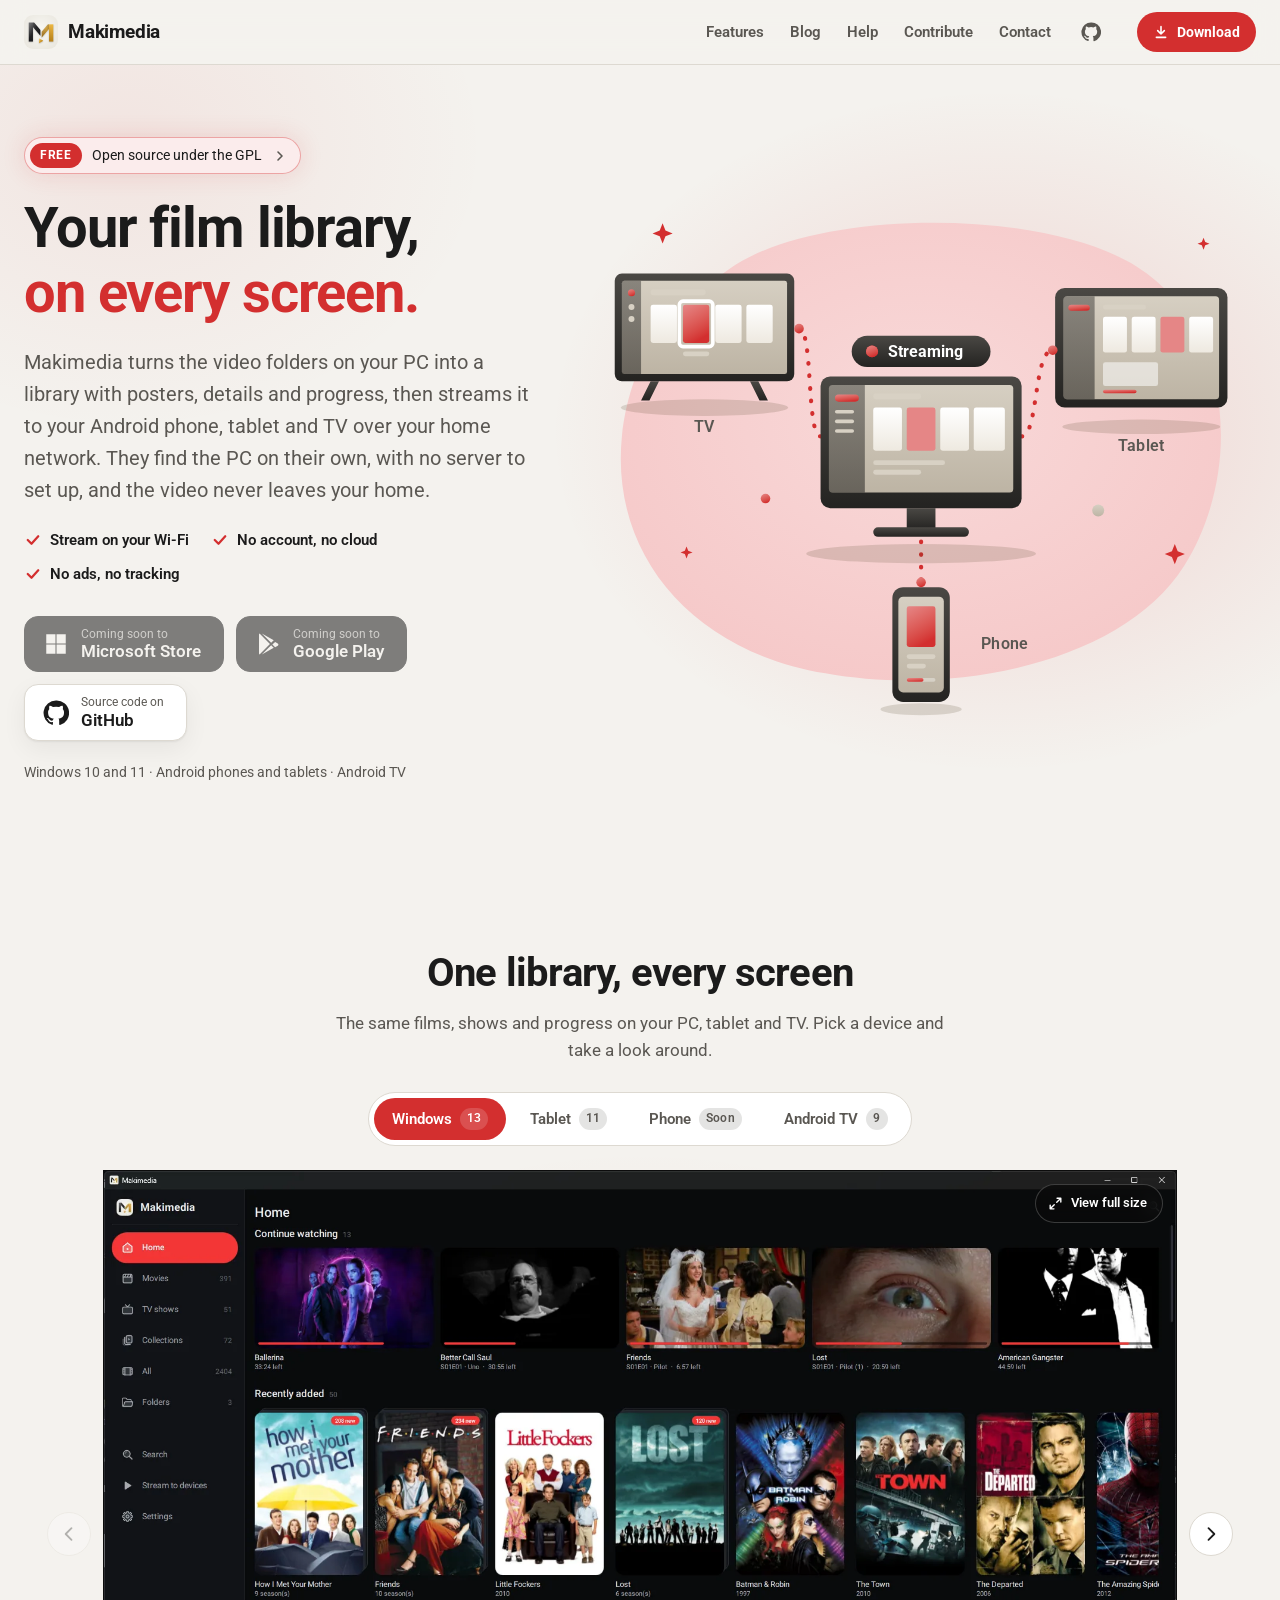
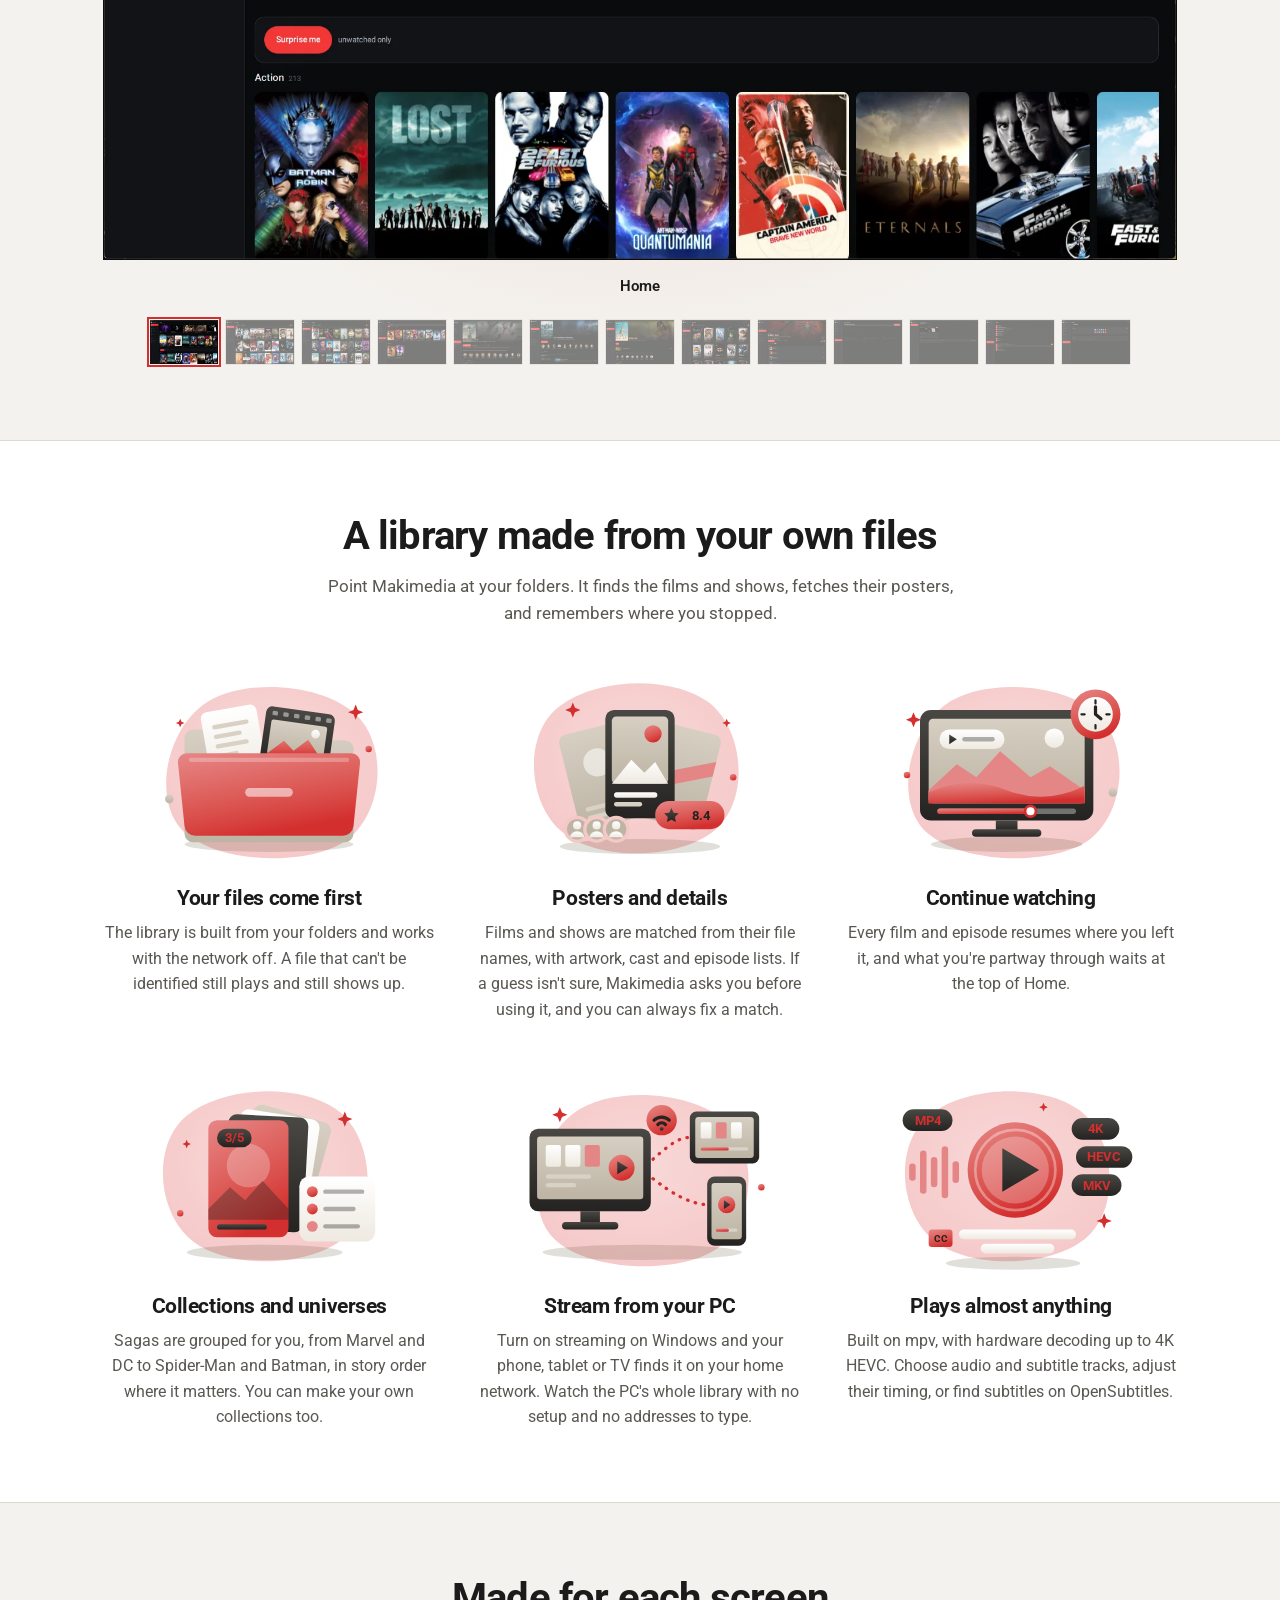
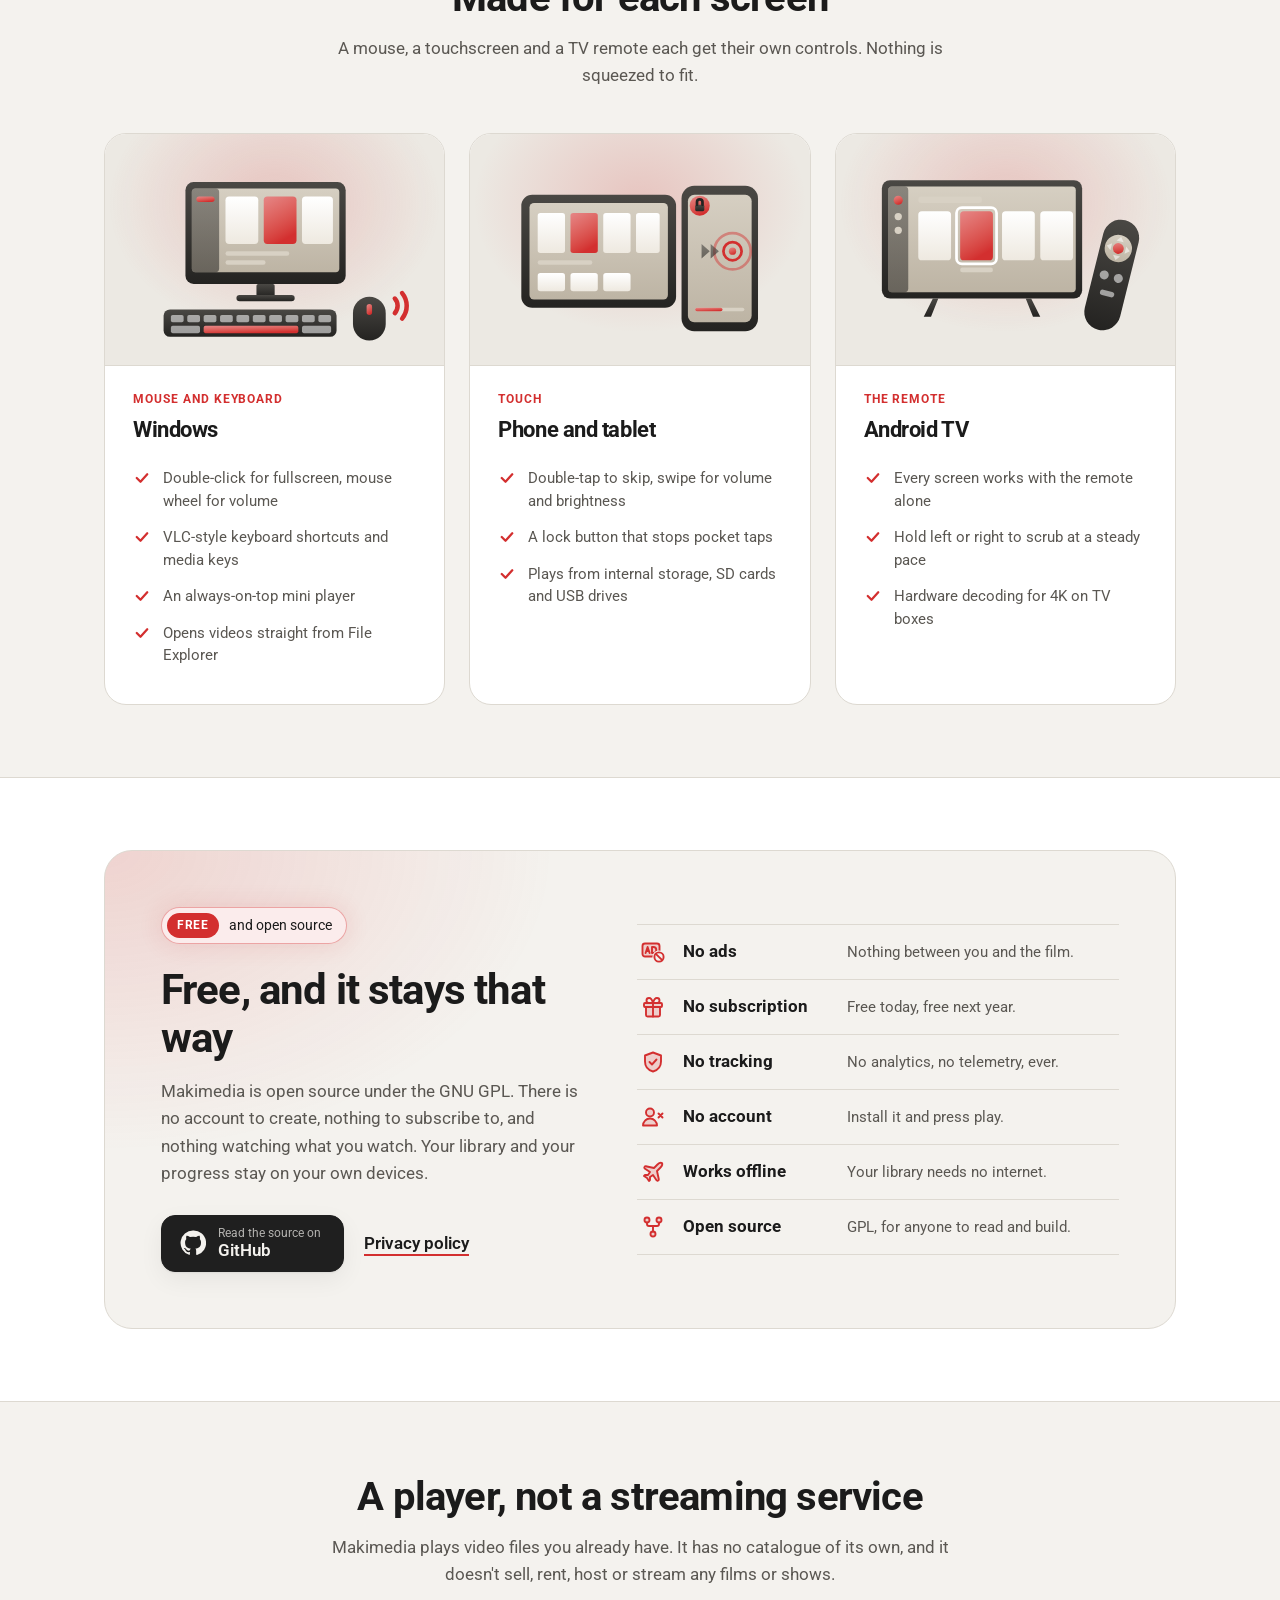
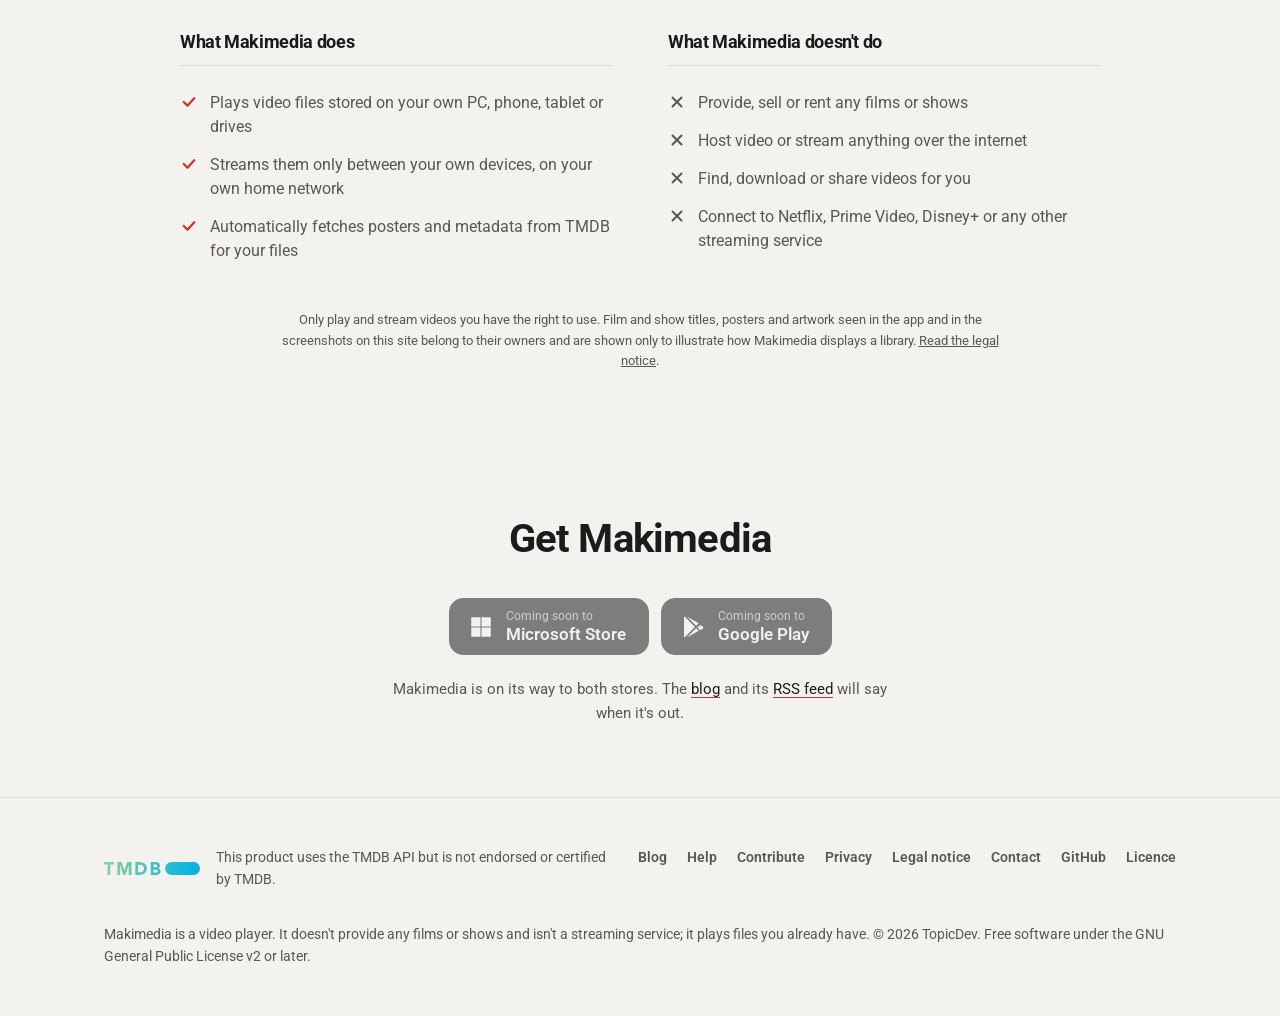
==== commit f36f7572: "Bigger screenshots with a full-size button and zoom, coming soon for the stores and phone" ====
--- a/index.html
+++ b/index.html
@@ -18,7 +18,7 @@
   <meta name="twitter:card" content="summary_large_image">
   <link rel="icon" type="image/png" sizes="32x32" href="assets/favicon-32.png">
   <link rel="apple-touch-icon" href="assets/apple-touch-icon.png">
-  <link rel="stylesheet" href="style.css?v=28">
+  <link rel="stylesheet" href="style.css?v=31">
 </head>
 <body>
 
@@ -88,14 +88,14 @@
     </ul>
 
     <div class="buttons">
-      <a class="btn primary" href="MICROSOFT_STORE_URL" target="_blank" rel="noopener">
+      <span class="btn primary is-soon" aria-disabled="true">
         <span class="ico i-microsoft" aria-hidden="true"></span>
-        <span><small>Get it from</small><strong>Microsoft Store</strong></span>
-      </a>
-      <a class="btn primary" href="GOOGLE_PLAY_URL" target="_blank" rel="noopener">
+        <span><small>Coming soon to</small><strong>Microsoft Store</strong></span>
+      </span>
+      <span class="btn primary is-soon" aria-disabled="true">
         <span class="ico i-google-play" aria-hidden="true"></span>
-        <span><small>Get it on</small><strong>Google Play</strong></span>
-      </a>
+        <span><small>Coming soon to</small><strong>Google Play</strong></span>
+      </span>
       <a class="btn" href="https://github.com/Ognjen14/Makimedia" target="_blank" rel="noopener">
         <span class="ico i-github" aria-hidden="true"></span>
         <span><small>Source code on</small><strong>GitHub</strong></span>
@@ -258,11 +258,11 @@
       <h3>Tablet</h3>
       <div class="strip">
         <figure class="shot">
-          <div class="frame"><img src="assets/tablet/connect.webp" alt="Home on a tablet offering to connect to a Makimedia server that is streaming" loading="lazy"></div>
+          <div class="frame"><img src="assets/tablet/connect.webp?v=2" alt="Home on a tablet offering to connect to a Makimedia server that is streaming" loading="lazy"></div>
           <figcaption>Finds your PC on its own</figcaption>
         </figure>
         <figure class="shot">
-          <div class="frame"><img src="assets/tablet/home.webp?v=2" alt="Home on a tablet, streaming the PC's library with continue watching and recently added" loading="lazy"></div>
+          <div class="frame"><img src="assets/tablet/home.webp?v=3" alt="Home on a tablet, streaming the PC's library with continue watching and recently added" loading="lazy"></div>
           <figcaption>Your PC's library, on the tablet</figcaption>
         </figure>
         <figure class="shot">
@@ -301,32 +301,14 @@
           <div class="frame"><img src="assets/tablet/settings.webp?v=2" alt="Settings on a tablet" loading="lazy"></div>
           <figcaption>Settings</figcaption>
         </figure>
-        <figure class="shot">
-          <div class="frame"><img src="assets/tablet/appearance.webp" alt="Appearance settings with a blue accent colour" loading="lazy"></div>
-          <figcaption>Choose an accent colour</figcaption>
-        </figure>
-      </div>
-    </div>
-
-    <div class="gallery phone">
+      </div>
+    </div>
+
+    <div class="gallery phone" data-soon>
       <h3>Phone</h3>
-      <div class="strip">
-        <figure class="shot">
-          <div class="frame">Screenshot: phone 1</div>
-          <figcaption>Home</figcaption>
-        </figure>
-        <figure class="shot">
-          <div class="frame">Screenshot: phone 2</div>
-          <figcaption>Film details</figcaption>
-        </figure>
-        <figure class="shot">
-          <div class="frame">Screenshot: phone 3</div>
-          <figcaption>Collections</figcaption>
-        </figure>
-        <figure class="shot">
-          <div class="frame">Screenshot: phone 4</div>
-          <figcaption>Player</figcaption>
-        </figure>
+      <div class="gallery-soon">
+        <span class="ico i-devices" aria-hidden="true"></span>
+        <p><strong>Coming soon</strong><span>Phone screenshots are on their way. Until then, the tablet shows how Makimedia looks on Android.</span></p>
       </div>
     </div>
 
@@ -810,15 +792,16 @@
     <div class="wrap">
       <h2>Get Makimedia</h2>
       <div class="buttons">
-        <a class="btn primary" href="MICROSOFT_STORE_URL" target="_blank" rel="noopener">
+        <span class="btn primary is-soon" aria-disabled="true">
           <span class="ico i-microsoft" aria-hidden="true"></span>
-          <span><small>Get it from</small><strong>Microsoft Store</strong></span>
-        </a>
-        <a class="btn primary" href="GOOGLE_PLAY_URL" target="_blank" rel="noopener">
+          <span><small>Coming soon to</small><strong>Microsoft Store</strong></span>
+        </span>
+        <span class="btn primary is-soon" aria-disabled="true">
           <span class="ico i-google-play" aria-hidden="true"></span>
-          <span><small>Get it on</small><strong>Google Play</strong></span>
-        </a>
-      </div>
+          <span><small>Coming soon to</small><strong>Google Play</strong></span>
+        </span>
+      </div>
+      <p class="cta-note">Makimedia is on its way to both stores. The <a href="blog.html">blog</a> and its <a href="feed.xml">RSS feed</a> will say when it's out.</p>
     </div>
   </section>
 
@@ -844,7 +827,7 @@
   </div>
 </footer>
 
-<script src="script.js?v=14"></script>
+<script src="script.js?v=16"></script>
 <script src="nav.js?v=2"></script>
 </body>
 </html>
--- a/style.css
+++ b/style.css
@@ -129,6 +129,7 @@
 .i-cross { --ico: url("assets/icons/cross.svg"); }
 .i-devices { --ico: url("assets/icons/devices.svg"); }
 .i-download { --ico: url("assets/icons/download.svg"); }
+.i-expand { --ico: url("assets/icons/expand.svg"); }
 .i-getting-started { --ico: url("assets/icons/getting-started.svg"); }
 .i-github { --ico: url("assets/icons/github.svg"); }
 .i-google-play { --ico: url("assets/icons/google-play.svg"); }
@@ -151,6 +152,8 @@
 .i-streaming { --ico: url("assets/icons/streaming.svg"); }
 .i-translate { --ico: url("assets/icons/translate.svg"); }
 .i-troubleshooting { --ico: url("assets/icons/troubleshooting.svg"); }
+.i-zoom-in { --ico: url("assets/icons/zoom-in.svg"); }
+.i-zoom-out { --ico: url("assets/icons/zoom-out.svg"); }
 
 a {
   color: inherit;
@@ -603,7 +606,7 @@
 }
 
 .screenshots {
-  max-width: 1320px;
+  max-width: 1440px;
   display: grid;
   grid-template-columns: 1fr;
   gap: 64px;
@@ -638,9 +641,52 @@
 }
 
 .viewport {
-  flex: 0 1 min(var(--w), calc(56vh * (var(--ar))));
+  position: relative;
+  flex: 0 1 min(var(--w), calc(max(360px, 100vh - 210px) * (var(--ar))));
   min-width: 0;
   overflow: hidden;
+}
+
+.expand {
+  position: absolute;
+  top: 14px;
+  right: 14px;
+  z-index: 1;
+  display: flex;
+  align-items: center;
+  gap: 8px;
+  padding: 8px 15px 8px 12px;
+  border: 1px solid rgba(255, 255, 255, 0.2);
+  border-radius: 999px;
+  background: rgba(10, 10, 10, 0.66);
+  -webkit-backdrop-filter: blur(8px);
+  backdrop-filter: blur(8px);
+  color: #FFFFFF;
+  font: inherit;
+  font-size: 13px;
+  font-weight: 600;
+  cursor: pointer;
+  transition: border-color 0.15s ease, background 0.15s ease;
+}
+
+.expand .ico {
+  width: 15px;
+  height: 15px;
+}
+
+.expand:hover {
+  border-color: #F23636;
+  background: rgba(10, 10, 10, 0.82);
+}
+
+.expand:focus-visible {
+  outline: 2px solid var(--gold);
+  outline-offset: 2px;
+}
+
+.gallery.tablet .expand {
+  top: 20px;
+  right: 20px;
 }
 
 .screenshots.has-tabs {
@@ -658,7 +704,7 @@
   display: flex;
   justify-content: safe center;
   gap: 8px;
-  max-width: min(100%, 1040px);
+  max-width: min(100%, 1240px);
   margin: 18px auto 0;
   padding: 4px;
   overflow-x: auto;
@@ -772,6 +818,11 @@
   text-align: center;
 }
 
+.device-tab-count.is-soon {
+  font-weight: 600;
+  letter-spacing: 0.02em;
+}
+
 .is-carousel .strip {
   gap: 0;
   overflow: visible;
@@ -837,17 +888,17 @@
 }
 
 .gallery.desktop {
-  --w: 1040px;
+  --w: 1240px;
   --ar: 1800 / 1156;
 }
 
 .gallery.tv {
-  --w: 1040px;
+  --w: 1240px;
   --ar: 16 / 9;
 }
 
 .gallery.tablet {
-  --w: 1040px;
+  --w: 1240px;
   --ar: 1920 / 1412;
 }
 
@@ -929,11 +980,41 @@
   margin: 0;
 }
 
-.lightbox-stage img {
+.lightbox-canvas {
+  display: flex;
+  flex: 1 1 auto;
+  align-items: center;
+  justify-content: center;
+  width: 100%;
+  min-height: 0;
+  overflow: hidden;
+}
+
+.lightbox-canvas img {
   max-width: 100%;
-  max-height: calc(100% - 48px);
+  max-height: 100%;
   object-fit: contain;
   box-shadow: 0 20px 60px rgba(0, 0, 0, 0.6);
+  cursor: zoom-in;
+  transform-origin: center;
+  transition: transform 0.25s ease;
+  -webkit-user-select: none;
+  user-select: none;
+}
+
+.lightbox.is-zoomed .lightbox-canvas img {
+  cursor: grab;
+  touch-action: none;
+}
+
+.lightbox.is-dragging .lightbox-canvas img {
+  cursor: grabbing;
+  transition: none;
+}
+
+.lightbox-hint {
+  color: #A9A6A0;
+  font-weight: 400;
 }
 
 .lightbox-stage figcaption {
@@ -969,7 +1050,8 @@
   visibility: hidden;
 }
 
-.lightbox-close {
+.lightbox-close,
+.lightbox-zoom {
   position: absolute;
   top: 14px;
   right: 14px;
@@ -986,12 +1068,23 @@
   cursor: pointer;
 }
 
-.lightbox-close:hover {
+.lightbox-zoom {
+  right: 68px;
+}
+
+.lightbox-close:hover,
+.lightbox-zoom:hover {
   border-color: #F23636;
   color: #FF6B6B;
 }
 
-.lightbox-close .ico {
+.lightbox-zoom[aria-pressed="true"] {
+  border-color: #F23636;
+  background: rgba(242, 54, 54, 0.18);
+}
+
+.lightbox-close .ico,
+.lightbox-zoom .ico {
   width: 20px;
   height: 20px;
 }
@@ -1509,6 +1602,64 @@
 
 .cta h2 {
   font-size: clamp(28px, 4vw, 40px);
+}
+
+.btn.is-soon {
+  opacity: 0.55;
+  box-shadow: none;
+  cursor: default;
+}
+
+.btn.is-soon:hover {
+  transform: none;
+  border-color: var(--charcoal);
+}
+
+.cta-note {
+  max-width: 520px;
+  margin: 22px auto 0;
+  color: var(--text-2);
+  font-size: 15px;
+}
+
+.cta-note a {
+  color: var(--text);
+  text-decoration-color: var(--gold);
+  text-underline-offset: 3px;
+}
+
+.gallery-soon {
+  display: flex;
+  flex-direction: column;
+  align-items: center;
+  justify-content: center;
+  gap: 16px;
+  min-height: 320px;
+  padding: 40px 24px;
+  border: 1px dashed var(--line);
+  border-radius: 18px;
+  background: var(--surface);
+  text-align: center;
+}
+
+.gallery-soon .ico {
+  width: 40px;
+  height: 40px;
+  color: var(--gold);
+}
+
+.gallery-soon p {
+  display: flex;
+  flex-direction: column;
+  gap: 6px;
+  max-width: 380px;
+  margin: 0;
+  color: var(--text-2);
+}
+
+.gallery-soon strong {
+  color: var(--text);
+  font-size: 20px;
 }
 
 .site-footer {
@@ -2725,6 +2876,21 @@
     right: 6px;
   }
 
+  .expand {
+    top: 8px;
+    right: 8px;
+    padding: 9px;
+  }
+
+  .gallery.tablet .expand {
+    top: 12px;
+    right: 12px;
+  }
+
+  .expand-label {
+    display: none;
+  }
+
   .gallery.phone .arrow.prev {
     left: calc(50% - var(--w) / 2 - 18px);
   }
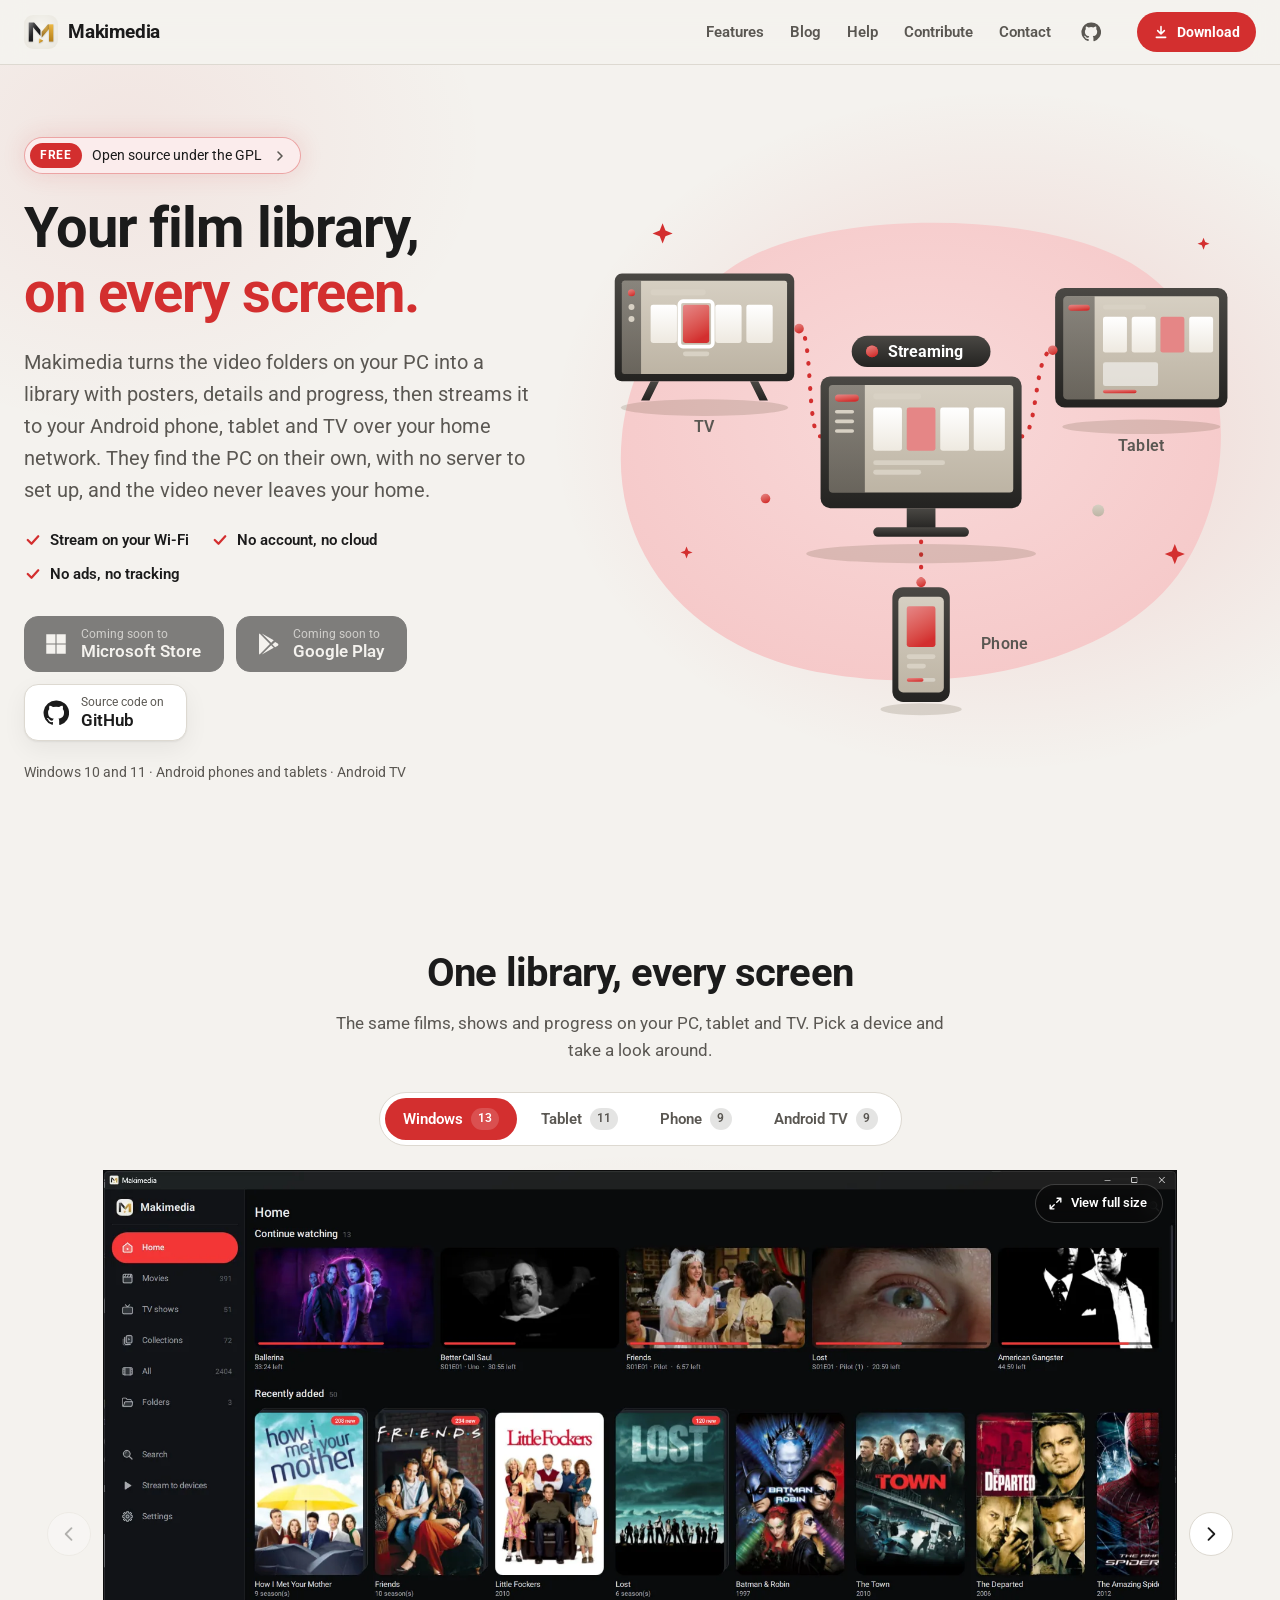
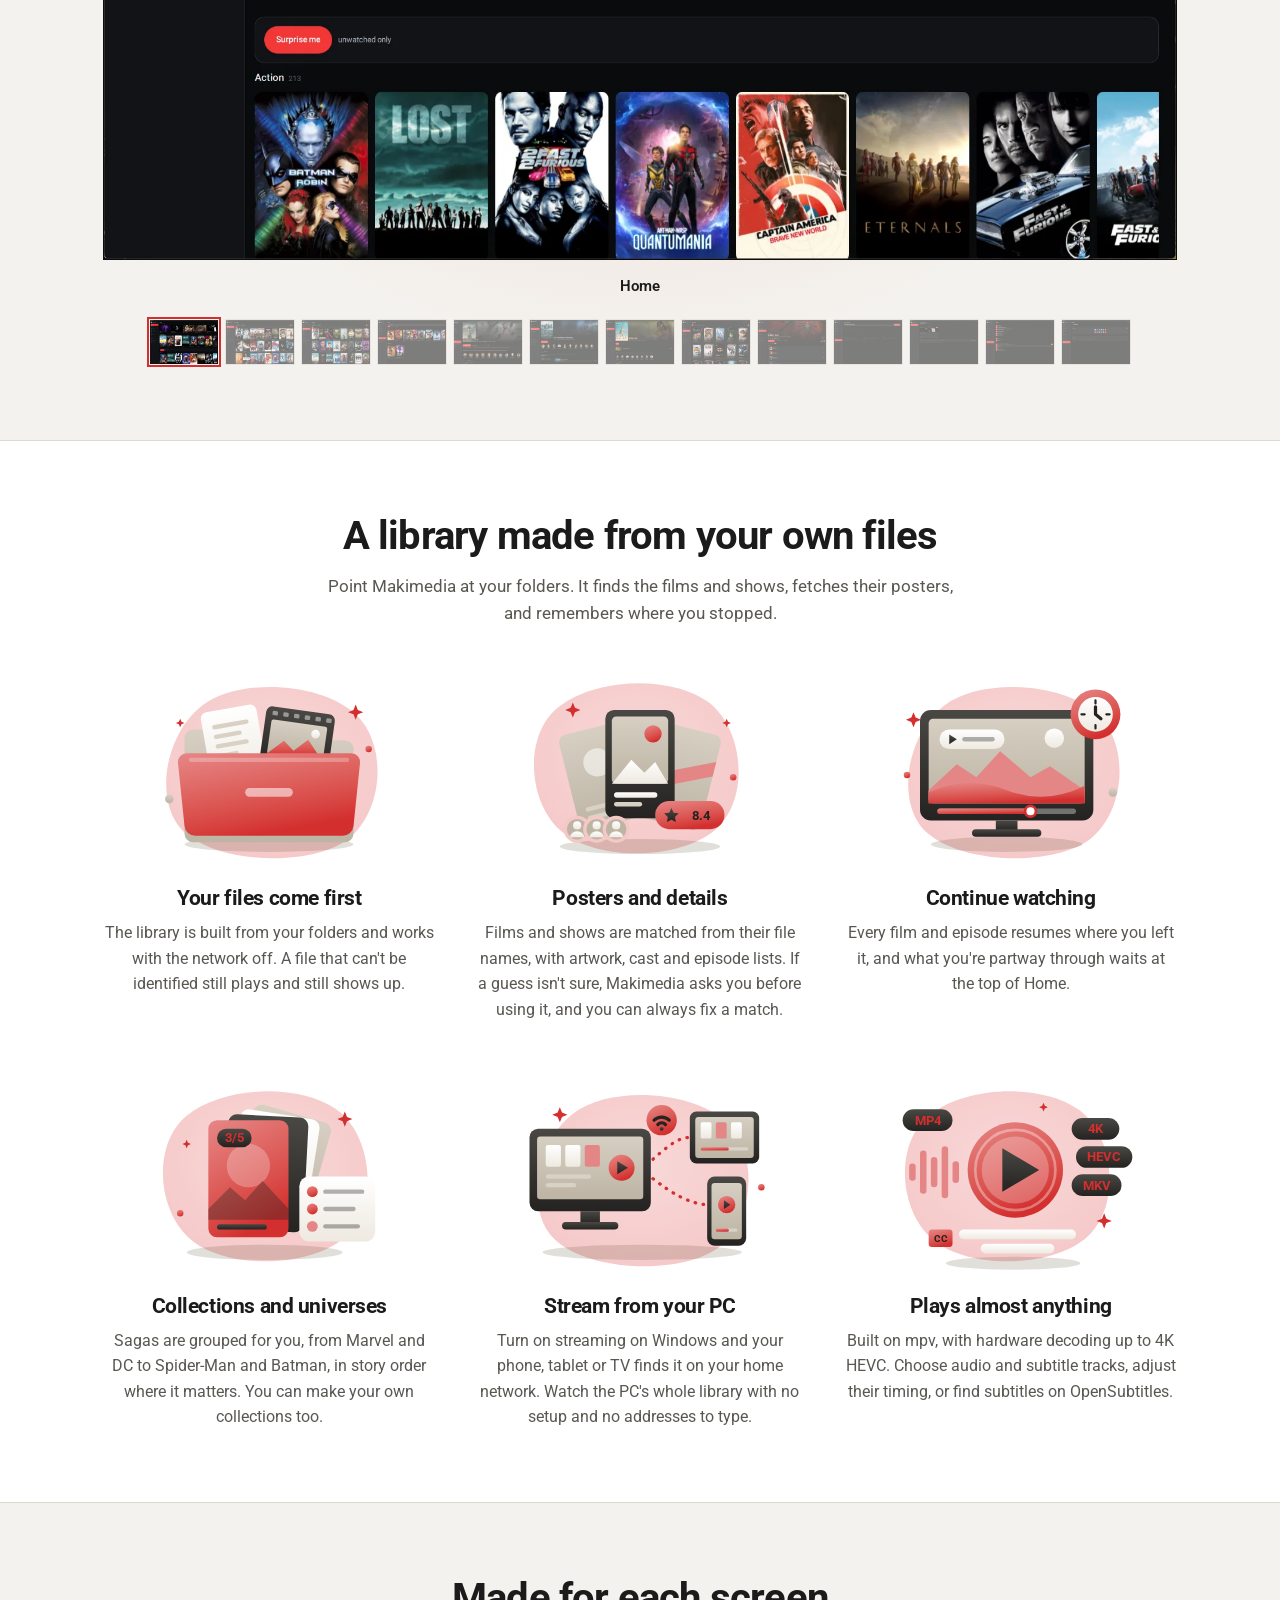
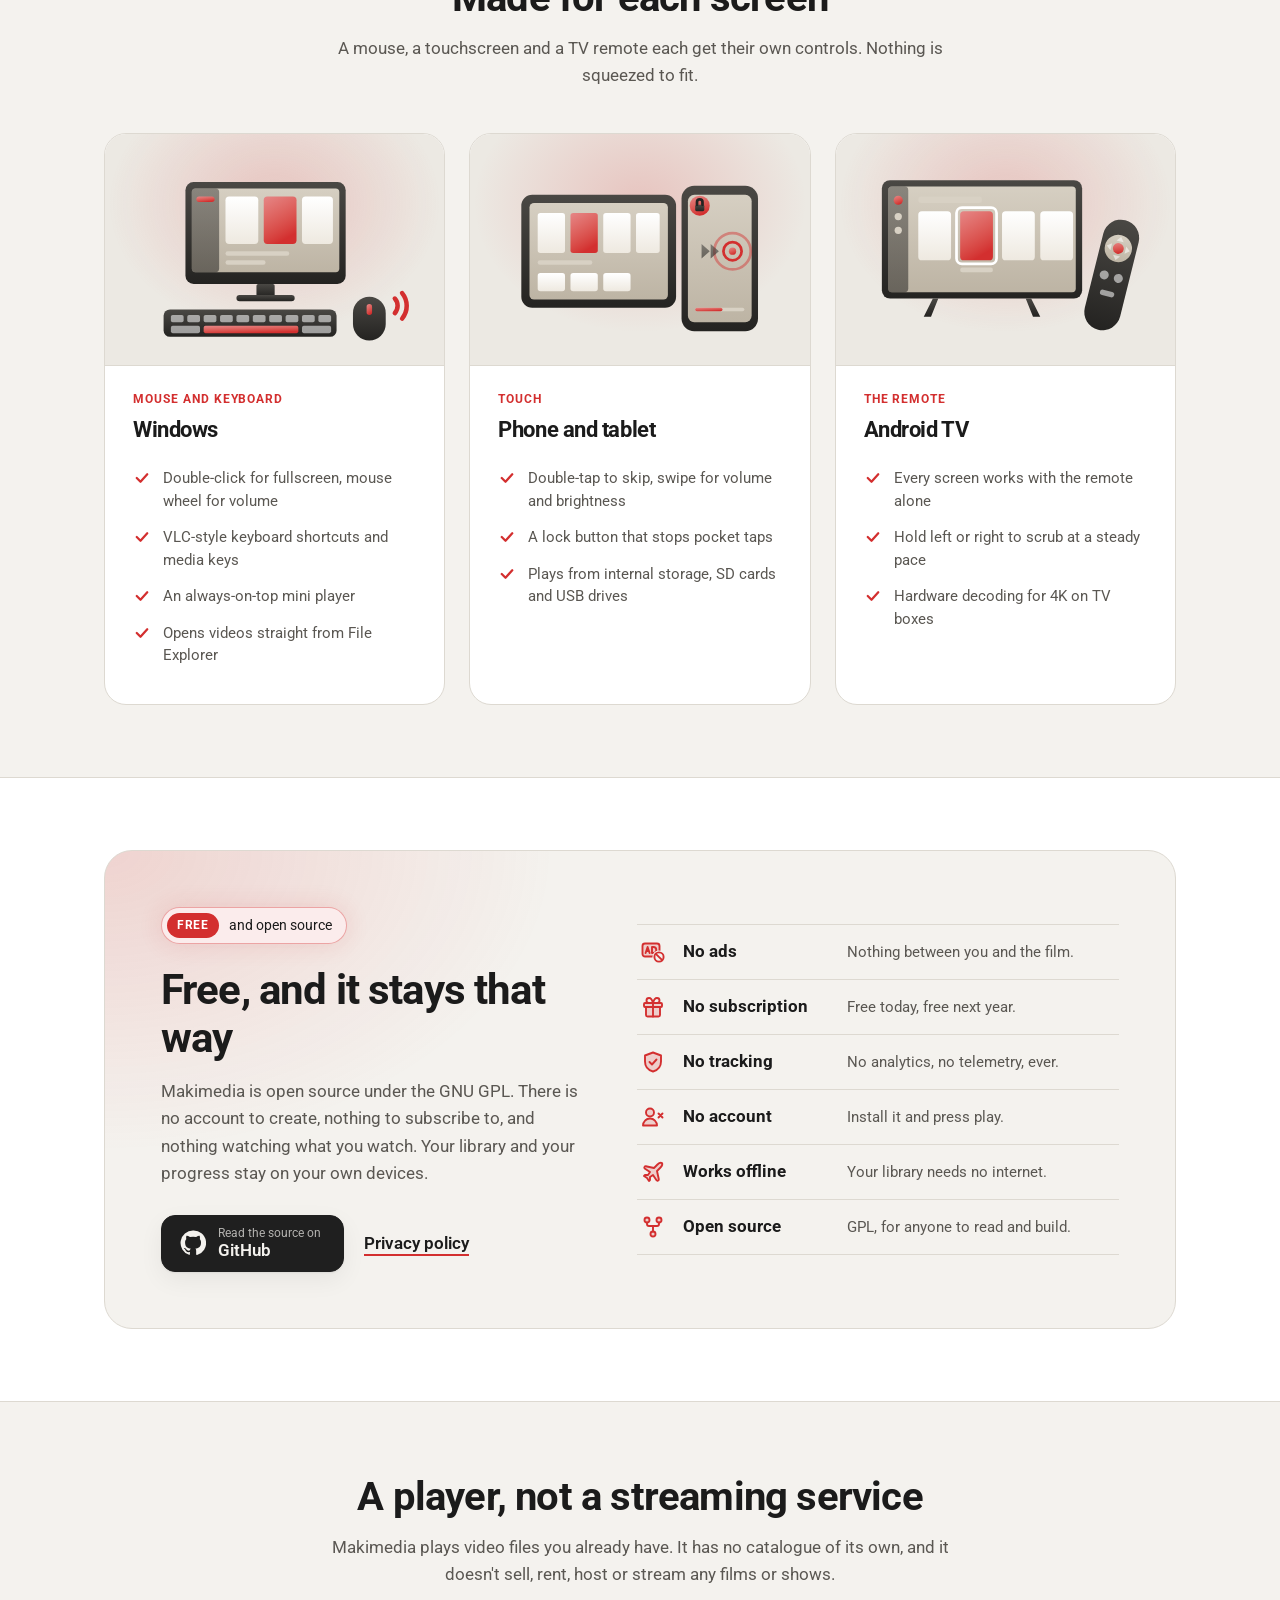
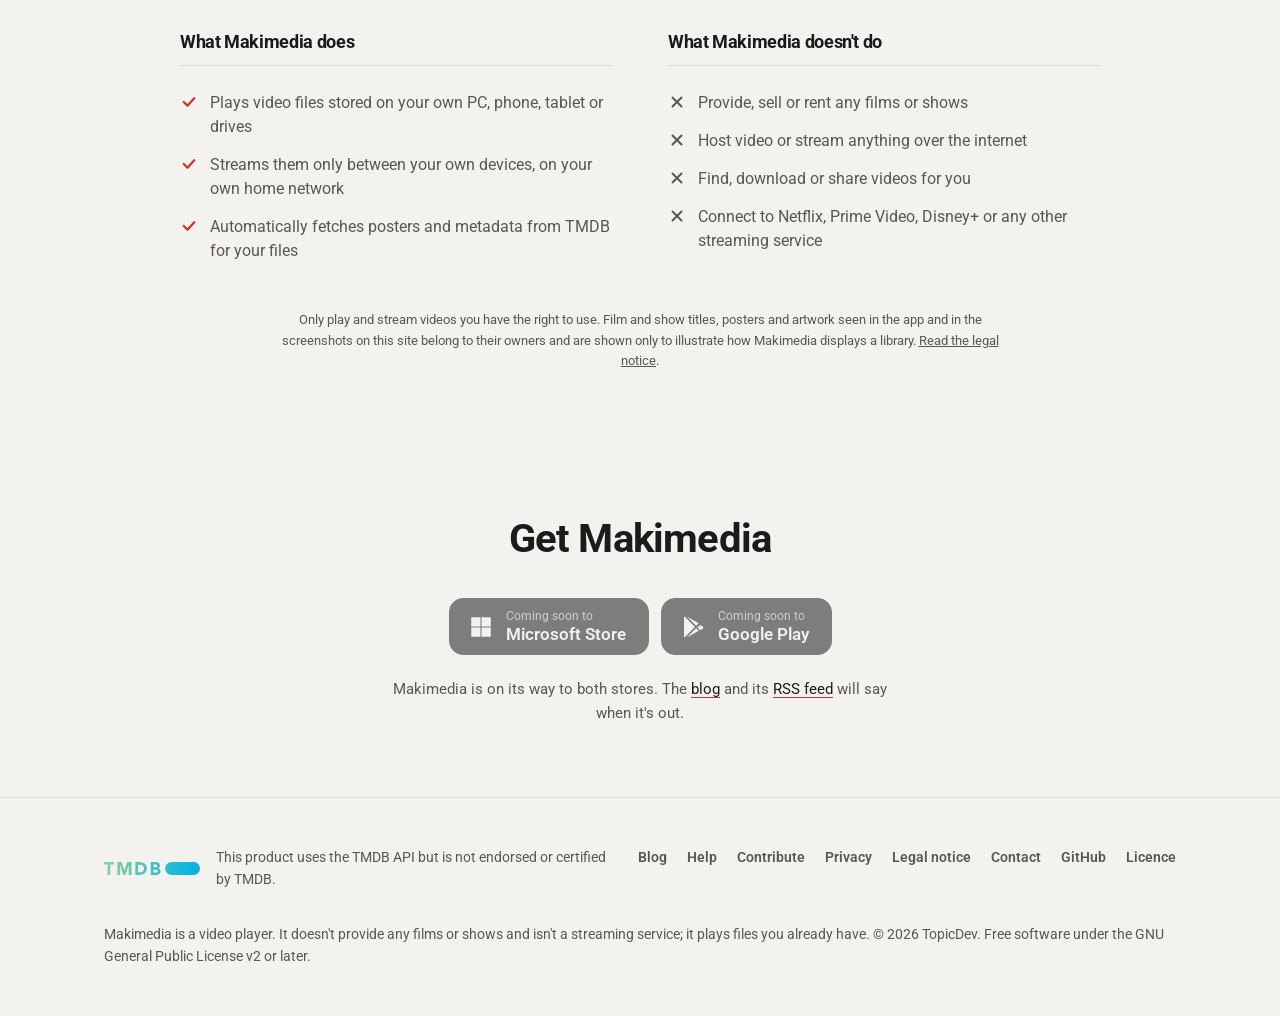
==== commit f84d9047: "phone screens" ====
--- a/index.html
+++ b/index.html
@@ -18,7 +18,7 @@
   <meta name="twitter:card" content="summary_large_image">
   <link rel="icon" type="image/png" sizes="32x32" href="assets/favicon-32.png">
   <link rel="apple-touch-icon" href="assets/apple-touch-icon.png">
-  <link rel="stylesheet" href="style.css?v=31">
+  <link rel="stylesheet" href="style.css?v=34">
 </head>
 <body>
 
@@ -304,11 +304,45 @@
       </div>
     </div>
 
-    <div class="gallery phone" data-soon>
+    <div class="gallery phone">
       <h3>Phone</h3>
-      <div class="gallery-soon">
-        <span class="ico i-devices" aria-hidden="true"></span>
-        <p><strong>Coming soon</strong><span>Phone screenshots are on their way. Until then, the tablet shows how Makimedia looks on Android.</span></p>
+      <div class="strip">
+        <figure class="shot">
+          <div class="frame"><img src="assets/phone/home.webp?v=2" alt="Home on a phone, streaming from the PC, with continue watching and recently added" loading="lazy"></div>
+          <figcaption>Your PC's library, on the phone</figcaption>
+        </figure>
+        <figure class="shot">
+          <div class="frame"><img src="assets/phone/movies.webp?v=2" alt="Movies on a phone, filtered by comedy" loading="lazy"></div>
+          <figcaption>Movies</figcaption>
+        </figure>
+        <figure class="shot">
+          <div class="frame"><img src="assets/phone/tv-shows.webp?v=2" alt="TV shows on a phone" loading="lazy"></div>
+          <figcaption>TV shows</figcaption>
+        </figure>
+        <figure class="shot">
+          <div class="frame"><img src="assets/phone/film-details.webp?v=2" alt="Film details on a phone with overview and cast" loading="lazy"></div>
+          <figcaption>Film details</figcaption>
+        </figure>
+        <figure class="shot">
+          <div class="frame"><img src="assets/phone/show-details.webp?v=2" alt="Show details on a phone with a continue button and cast" loading="lazy"></div>
+          <figcaption>Show details</figcaption>
+        </figure>
+        <figure class="shot">
+          <div class="frame"><img src="assets/phone/episode-details.webp?v=2" alt="Episode details on a phone with the next episode" loading="lazy"></div>
+          <figcaption>Episode details</figcaption>
+        </figure>
+        <figure class="shot">
+          <div class="frame"><img src="assets/phone/collections.webp?v=2" alt="Collections on a phone with progress on each series" loading="lazy"></div>
+          <figcaption>Collections</figcaption>
+        </figure>
+        <figure class="shot">
+          <div class="frame"><img src="assets/phone/collection.webp?v=2" alt="A film collection on a phone with its films in order" loading="lazy"></div>
+          <figcaption>A collection, in order</figcaption>
+        </figure>
+        <figure class="shot">
+          <div class="frame"><img src="assets/phone/universe.webp?v=2" alt="A film universe on a phone with release and story order" loading="lazy"></div>
+          <figcaption>Release or story order</figcaption>
+        </figure>
       </div>
     </div>
 
@@ -827,7 +861,7 @@
   </div>
 </footer>
 
-<script src="script.js?v=16"></script>
+<script src="script.js?v=19"></script>
 <script src="nav.js?v=2"></script>
 </body>
 </html>
--- a/style.css
+++ b/style.css
@@ -903,8 +903,8 @@
 }
 
 .gallery.phone {
-  --w: 300px;
-  --ar: 9 / 19.5;
+  --w: 400px;
+  --ar: 1080 / 2316;
 }
 
 .strip {
@@ -996,6 +996,7 @@
   object-fit: contain;
   box-shadow: 0 20px 60px rgba(0, 0, 0, 0.6);
   cursor: zoom-in;
+  touch-action: none;
   transform-origin: center;
   transition: transform 0.25s ease;
   -webkit-user-select: none;
@@ -1004,11 +1005,13 @@
 
 .lightbox.is-zoomed .lightbox-canvas img {
   cursor: grab;
-  touch-action: none;
 }
 
 .lightbox.is-dragging .lightbox-canvas img {
   cursor: grabbing;
+}
+
+.lightbox.is-instant .lightbox-canvas img {
   transition: none;
 }
 
@@ -1050,8 +1053,7 @@
   visibility: hidden;
 }
 
-.lightbox-close,
-.lightbox-zoom {
+.lightbox-close {
   position: absolute;
   top: 14px;
   right: 14px;
@@ -1068,25 +1070,75 @@
   cursor: pointer;
 }
 
-.lightbox-zoom {
-  right: 68px;
-}
-
-.lightbox-close:hover,
-.lightbox-zoom:hover {
+.lightbox-close:hover {
   border-color: #F23636;
   color: #FF6B6B;
 }
 
-.lightbox-zoom[aria-pressed="true"] {
-  border-color: #F23636;
-  background: rgba(242, 54, 54, 0.18);
-}
-
-.lightbox-close .ico,
-.lightbox-zoom .ico {
+.lightbox-close .ico {
   width: 20px;
   height: 20px;
+}
+
+.lightbox-tools {
+  position: absolute;
+  top: 14px;
+  right: 68px;
+  display: flex;
+  align-items: center;
+  gap: 2px;
+  height: 44px;
+  padding: 0 3px;
+  border: 1px solid rgba(255, 255, 255, 0.16);
+  border-radius: 999px;
+  background: rgba(255, 255, 255, 0.1);
+}
+
+.lightbox-tool,
+.lightbox-level {
+  display: flex;
+  align-items: center;
+  justify-content: center;
+  height: 36px;
+  padding: 0;
+  border: 0;
+  border-radius: 999px;
+  background: transparent;
+  color: #FFFFFF;
+  font: inherit;
+  cursor: pointer;
+}
+
+.lightbox-tool {
+  width: 36px;
+}
+
+.lightbox-tool .ico {
+  width: 18px;
+  height: 18px;
+}
+
+.lightbox-level {
+  min-width: 56px;
+  padding: 0 6px;
+  font-size: 13px;
+  font-weight: 600;
+  font-variant-numeric: tabular-nums;
+}
+
+.lightbox-tool:hover:not(:disabled),
+.lightbox-level:hover {
+  background: rgba(255, 255, 255, 0.12);
+  color: #FF6B6B;
+}
+
+.lightbox-tool:disabled {
+  opacity: 0.35;
+  cursor: default;
+}
+
+.lightbox.is-zoomed .lightbox-tools {
+  border-color: #F23636;
 }
 
 .gallery.tablet .frame {
@@ -2821,7 +2873,7 @@
   }
 
   .gallery.phone {
-    --w: 200px;
+    --w: 240px;
   }
 
   .device-tabs {
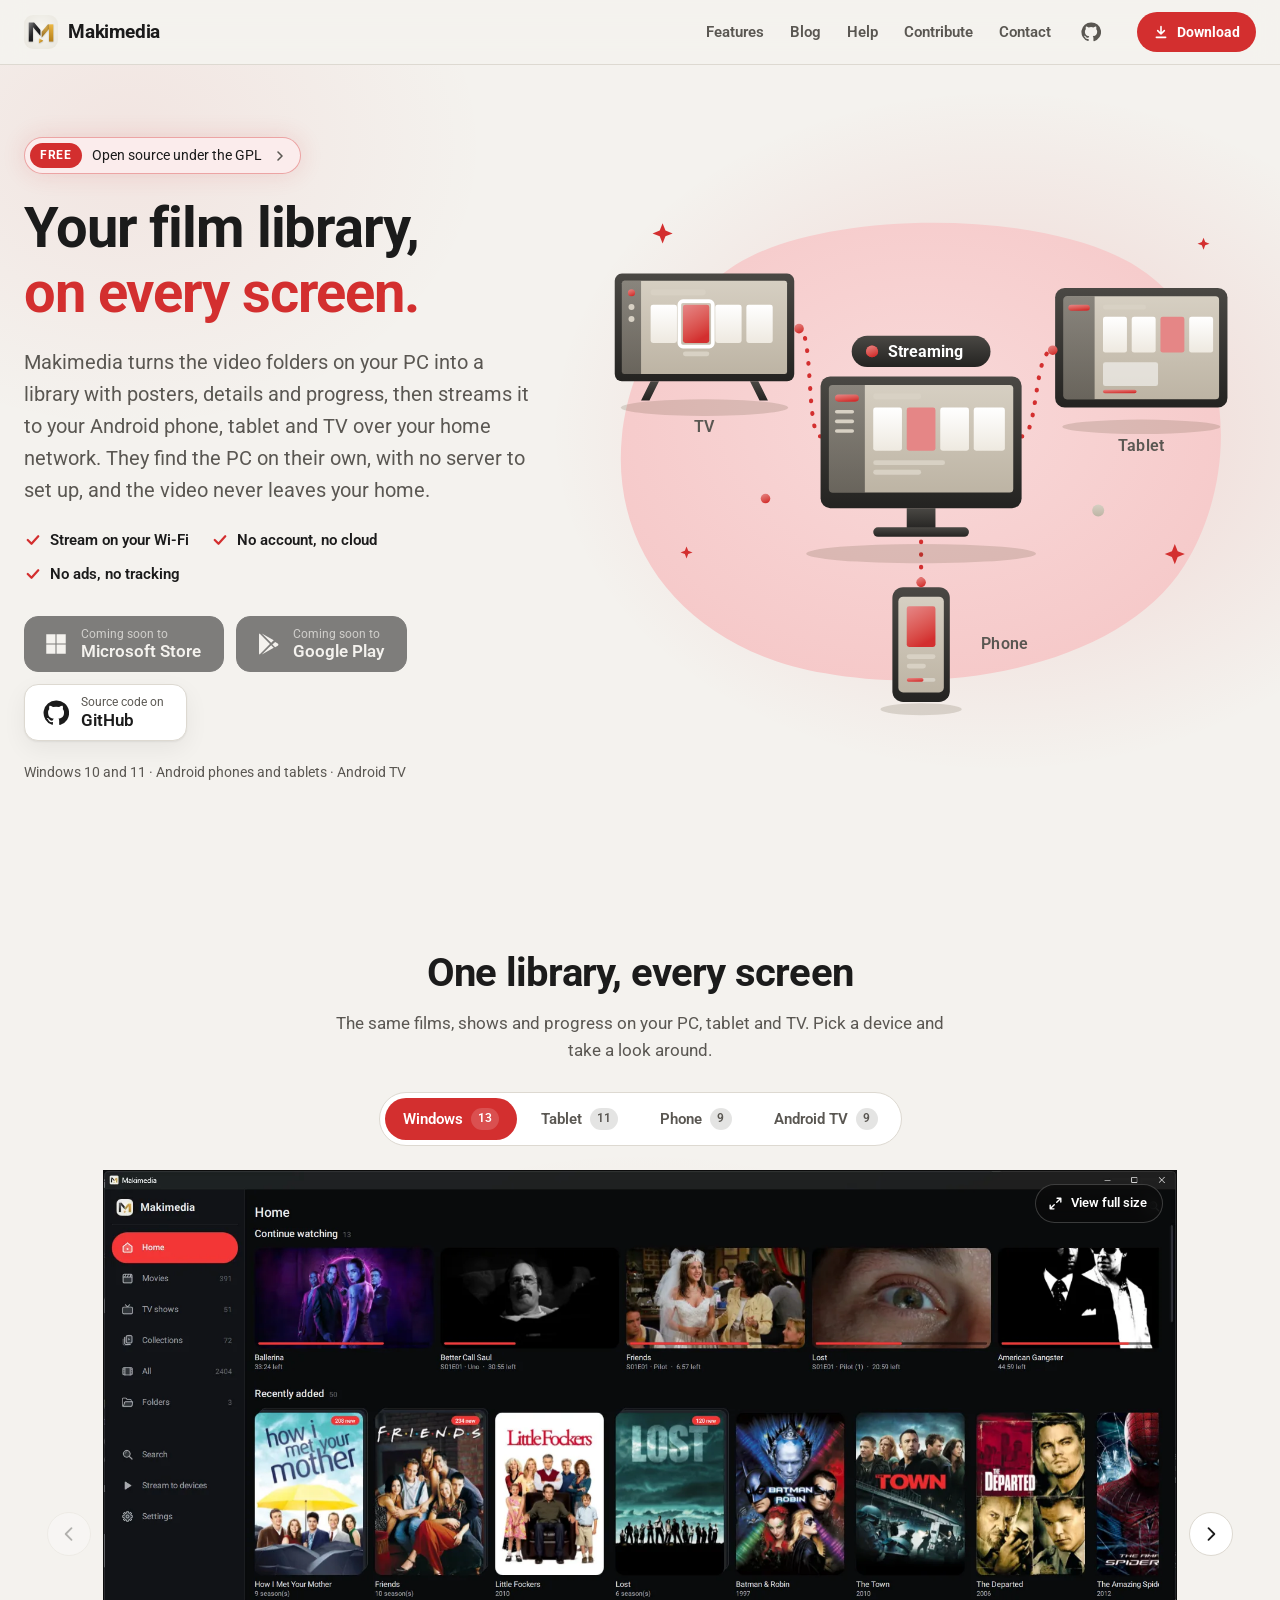
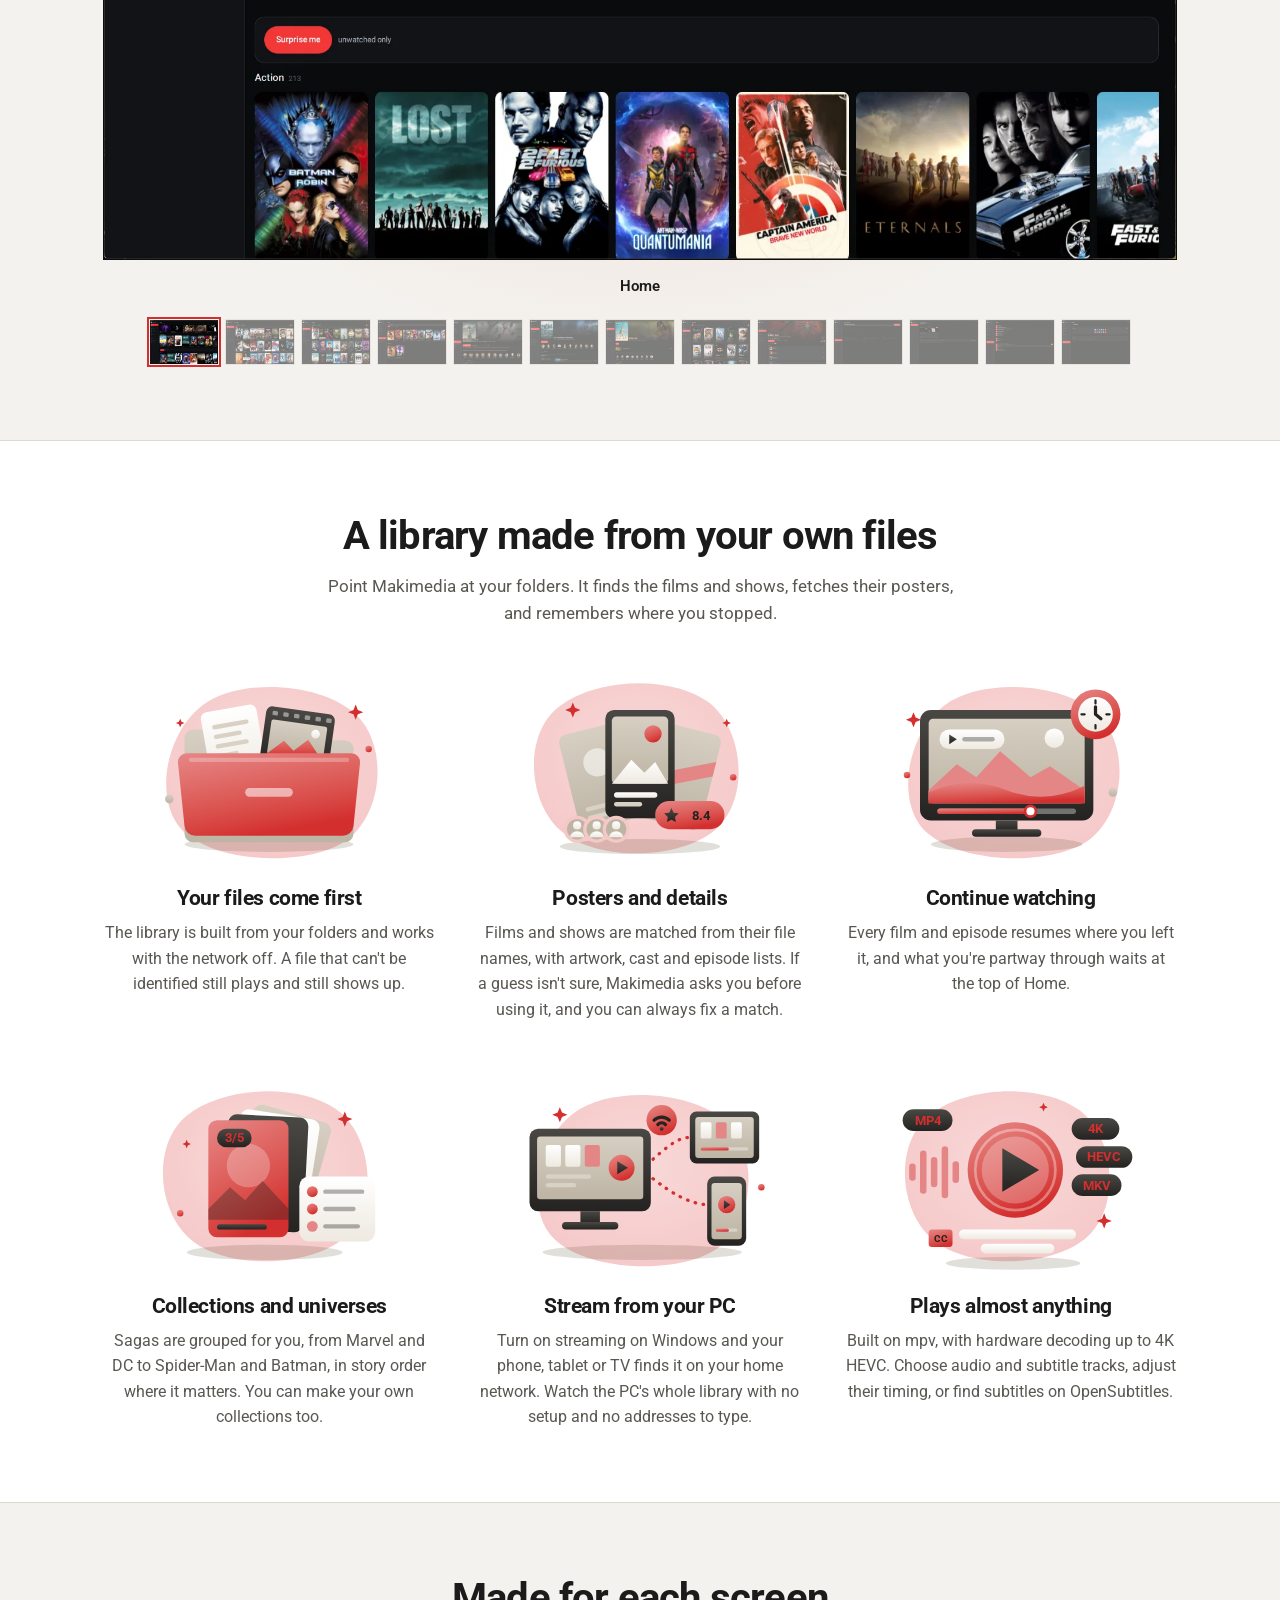
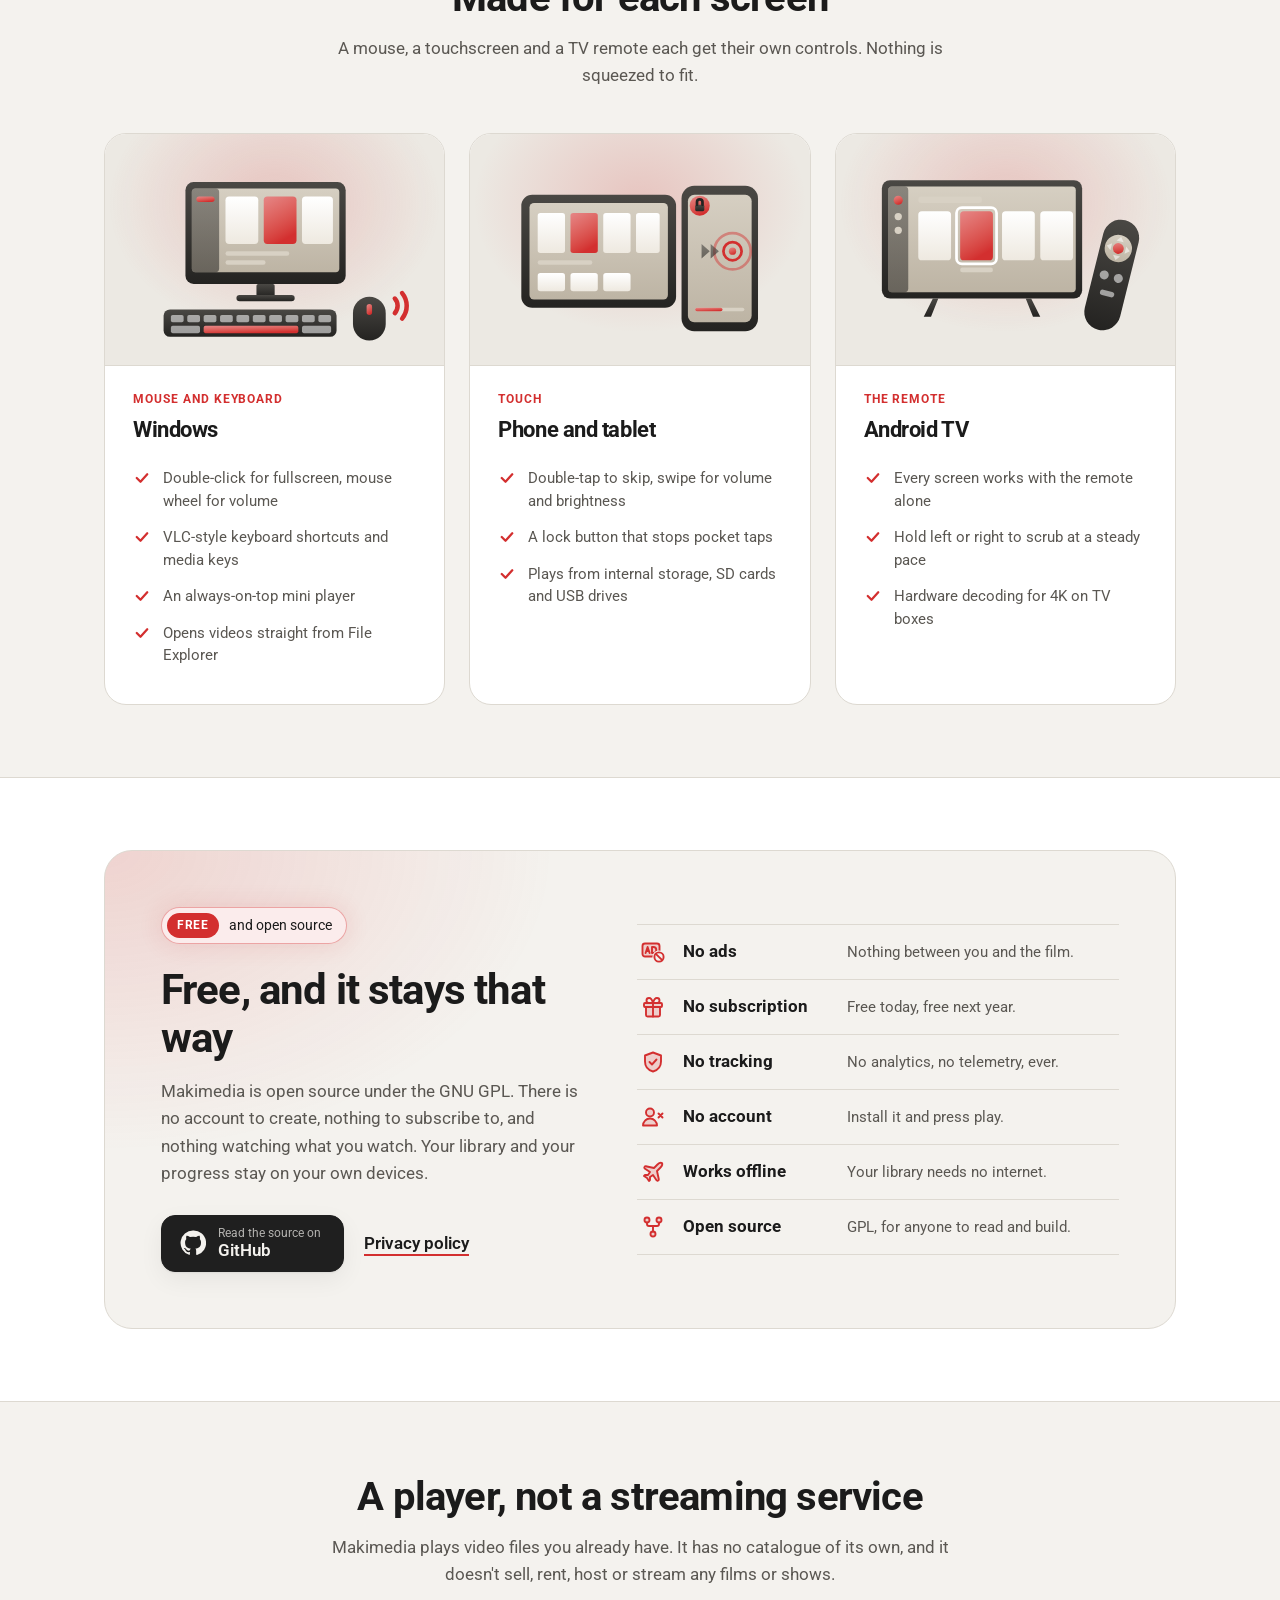
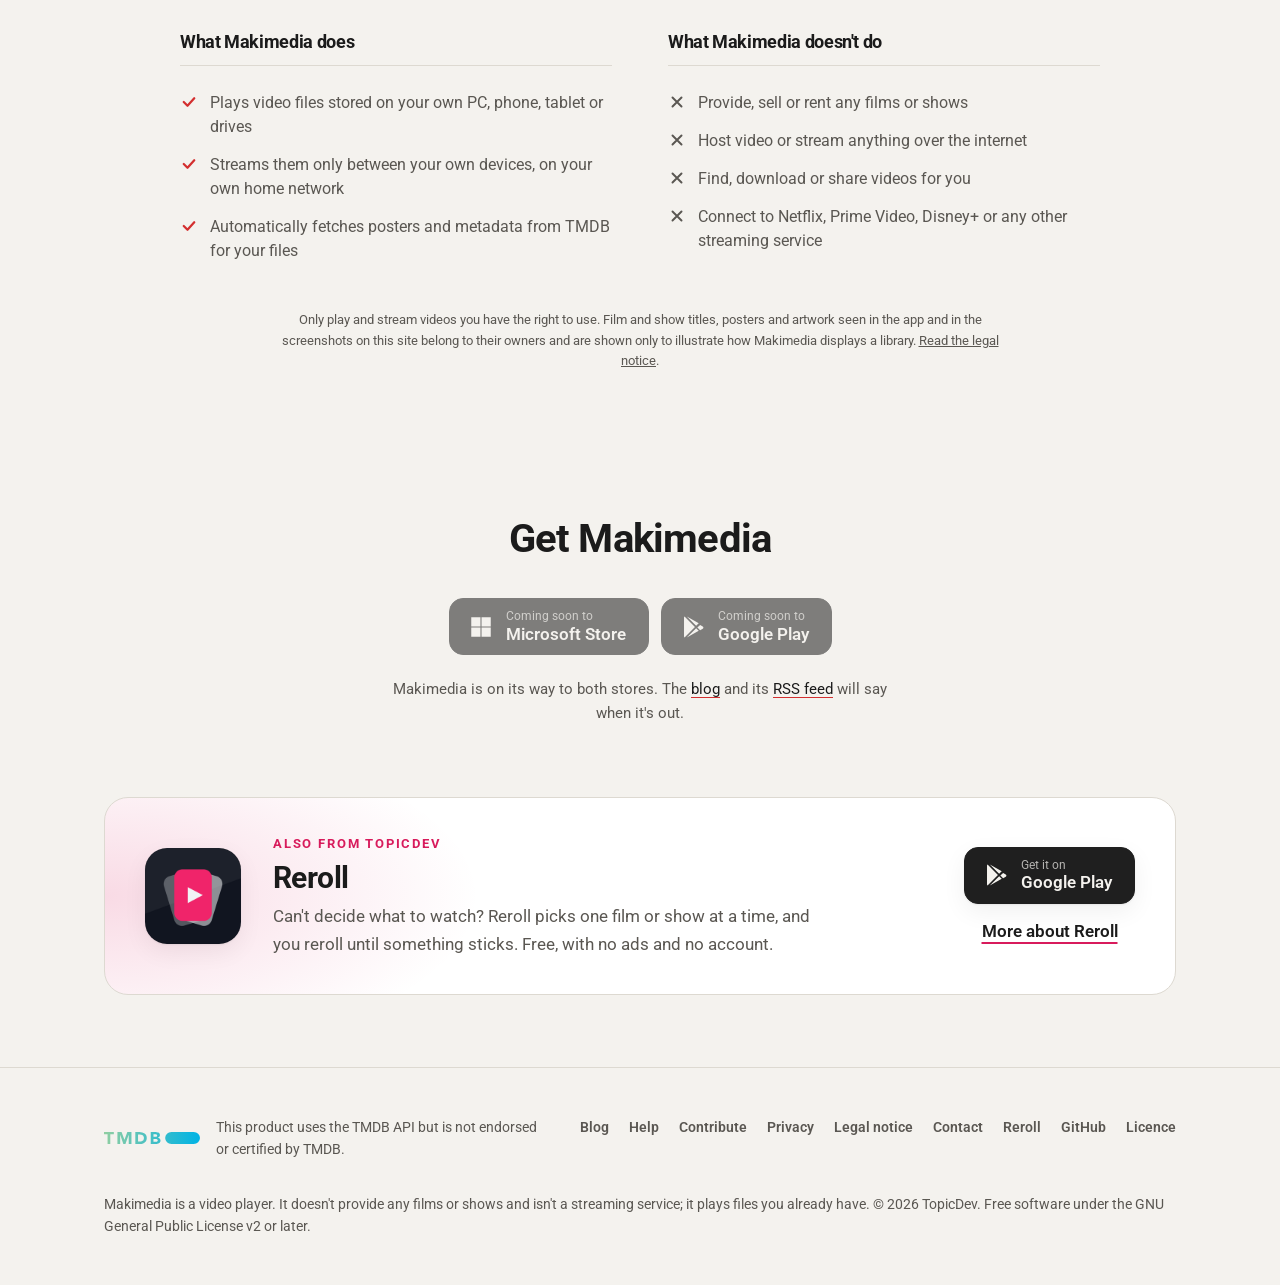
==== commit bf12d21c: "Reroll, the sister app: its page with phone and tablet screenshots, its privacy policy and terms, an" ====
--- a/index.html
+++ b/index.html
@@ -18,7 +18,7 @@
   <meta name="twitter:card" content="summary_large_image">
   <link rel="icon" type="image/png" sizes="32x32" href="assets/favicon-32.png">
   <link rel="apple-touch-icon" href="assets/apple-touch-icon.png">
-  <link rel="stylesheet" href="style.css?v=34">
+  <link rel="stylesheet" href="style.css?v=36">
 </head>
 <body>
 
@@ -839,6 +839,26 @@
     </div>
   </section>
 
+  <section class="sister" id="reroll">
+    <div class="wrap">
+      <div class="sister-card">
+        <img class="sister-icon" src="assets/reroll/icon-256.png" width="96" height="96" alt="">
+        <div class="sister-text">
+          <p class="sister-label">Also from TopicDev</p>
+          <h2>Reroll</h2>
+          <p>Can't decide what to watch? Reroll picks one film or show at a time, and you reroll until something sticks. Free, with no ads and no account.</p>
+        </div>
+        <div class="sister-actions">
+          <a class="btn primary" href="https://play.google.com/store/apps/details?id=com.topicdev.reroll" target="_blank" rel="noopener">
+            <span class="ico i-google-play" aria-hidden="true"></span>
+            <span><small>Get it on</small><strong>Google Play</strong></span>
+          </a>
+          <a class="text-link" href="reroll.html">More about Reroll</a>
+        </div>
+      </div>
+    </div>
+  </section>
+
 </main>
 
 <footer class="site-footer">
@@ -854,6 +874,7 @@
       <a href="privacy.html">Privacy</a>
       <a href="legal.html">Legal notice</a>
       <a href="contact.html">Contact</a>
+      <a href="reroll.html">Reroll</a>
       <a href="https://github.com/Ognjen14/Makimedia" target="_blank" rel="noopener">GitHub</a>
       <a href="https://github.com/Ognjen14/Makimedia/blob/main/LICENSE" target="_blank" rel="noopener">Licence</a>
     </nav>
--- a/style.css
+++ b/style.css
@@ -47,6 +47,9 @@
   --ill-gold: var(--gold);
   --ill-gold-hi: color-mix(in srgb, var(--ill-gold) 58%, #FFFFFF);
   --ill-shadow: rgba(70, 55, 30, 0.16);
+  --reroll: #D81B5C;
+  --reroll-strong: #AD1249;
+  --reroll-soft: #FDE7EF;
   color-scheme: light;
 }
 
@@ -61,6 +64,9 @@
     --gold: #F23636;
     --gold-strong: #FF6B6B;
     --gold-soft: #3A1414;
+    --reroll: #F0246A;
+    --reroll-strong: #FF5C8F;
+    --reroll-soft: #3A1222;
     --on-gold: #FFFFFF;
     --charcoal: #ECECEC;
     --on-charcoal: #151515;
@@ -2436,6 +2442,206 @@
   margin-top: 34px;
 }
 
+.sister {
+  padding-top: 0;
+}
+
+.sister-card {
+  display: grid;
+  grid-template-columns: auto 1fr auto;
+  align-items: center;
+  gap: 32px;
+  padding: 36px 40px;
+  border: 1px solid var(--line);
+  border-radius: 24px;
+  background:
+    radial-gradient(ellipse 50% 120% at 0% 50%, color-mix(in srgb, var(--reroll) 16%, transparent), transparent 70%),
+    var(--surface);
+}
+
+.sister-icon {
+  flex: none;
+  width: 96px;
+  height: 96px;
+  border-radius: 22px;
+  box-shadow: var(--shadow);
+}
+
+.sister-label {
+  margin: 0;
+  color: var(--reroll);
+  font-size: 13px;
+  font-weight: 700;
+  letter-spacing: 0.14em;
+  text-transform: uppercase;
+}
+
+.sister-text h2 {
+  margin-top: 6px;
+  font-size: 30px;
+}
+
+.sister-text p:last-child {
+  max-width: 560px;
+  margin: 8px 0 0;
+  color: var(--text-2);
+}
+
+.sister-actions {
+  display: flex;
+  flex-direction: column;
+  align-items: center;
+  gap: 14px;
+}
+
+.sister-actions .text-link {
+  text-decoration-color: var(--reroll);
+}
+
+body.theme-reroll {
+  --gold: var(--reroll);
+  --gold-strong: var(--reroll-strong);
+  --gold-soft: var(--reroll-soft);
+}
+
+.theme-reroll .gallery.phone {
+  --ar: 1080 / 2193;
+}
+
+.reroll-hero {
+  display: grid;
+  grid-template-columns: minmax(0, 1fr) 360px;
+  align-items: center;
+  gap: 64px;
+  padding-top: 72px;
+  padding-bottom: 40px;
+}
+
+.reroll-hero .app-mark {
+  display: flex;
+  align-items: center;
+  gap: 18px;
+  margin-bottom: 28px;
+}
+
+.reroll-hero .app-mark img {
+  width: 76px;
+  height: 76px;
+  border-radius: 18px;
+  box-shadow: var(--shadow);
+}
+
+.reroll-hero .app-mark span {
+  display: flex;
+  flex-direction: column;
+  font-size: 26px;
+  font-weight: 700;
+  line-height: 1.15;
+}
+
+.reroll-hero .app-mark small {
+  color: var(--text-2);
+  font-size: 14px;
+  font-weight: 600;
+}
+
+.reroll-hero h1 {
+  font-size: clamp(40px, 6vw, 64px);
+  line-height: 1.04;
+}
+
+.reroll-hero h1 em {
+  color: var(--gold);
+  font-style: normal;
+}
+
+.reroll-hero .lead {
+  max-width: 560px;
+  margin: 22px 0 0;
+  color: var(--text-2);
+  font-size: 19px;
+}
+
+.reroll-hero .buttons {
+  margin-top: 32px;
+}
+
+.reroll-hero .meta {
+  margin-top: 18px;
+}
+
+.phone-frame {
+  justify-self: center;
+  width: 300px;
+  padding: 10px;
+  border-radius: 40px;
+  background: linear-gradient(160deg, #2C2C2C, #141414);
+  box-shadow: inset 0 0 0 2px #3A3A3A, 0 40px 80px rgba(0, 0, 0, 0.35);
+}
+
+.phone-frame img {
+  display: block;
+  width: 100%;
+  height: auto;
+  border-radius: 30px;
+}
+
+.reroll-features {
+  display: grid;
+  grid-template-columns: repeat(2, minmax(0, 1fr));
+  gap: 20px;
+}
+
+.reroll-feature {
+  padding: 28px;
+  border: 1px solid var(--line);
+  border-radius: 18px;
+  background: var(--surface);
+}
+
+.reroll-feature h3 {
+  font-size: 20px;
+}
+
+.reroll-feature p {
+  margin: 10px 0 0;
+  color: var(--text-2);
+}
+
+.pair {
+  max-width: 820px;
+  margin: 0 auto;
+  text-align: center;
+}
+
+.pair h2 {
+  font-size: clamp(28px, 4vw, 38px);
+}
+
+.pair h2 em {
+  color: var(--gold);
+  font-style: normal;
+}
+
+.pair p {
+  margin: 16px auto 0;
+  max-width: 640px;
+  color: var(--text-2);
+  font-size: 18px;
+}
+
+.pair .fine-print {
+  font-size: 15px;
+}
+
+.pair-links {
+  display: flex;
+  flex-wrap: wrap;
+  justify-content: center;
+  gap: 18px 28px;
+  margin-top: 26px;
+}
+
 .blog-page {
   max-width: 860px;
   padding-top: 64px;
@@ -2688,6 +2894,26 @@
   }
 
   .contact-grid {
+    grid-template-columns: 1fr;
+  }
+
+  .sister-card {
+    grid-template-columns: auto 1fr;
+  }
+
+  .sister-actions {
+    grid-column: 1 / -1;
+    flex-direction: row;
+    justify-content: flex-start;
+    gap: 24px;
+  }
+
+  .reroll-hero {
+    grid-template-columns: 1fr;
+    gap: 48px;
+  }
+
+  .reroll-features {
     grid-template-columns: 1fr;
   }
 }
@@ -2831,6 +3057,31 @@
     padding-bottom: 64px;
   }
 
+  .sister-card {
+    grid-template-columns: 1fr;
+    gap: 20px;
+    padding: 26px 20px;
+  }
+
+  .sister-icon {
+    width: 72px;
+    height: 72px;
+    border-radius: 17px;
+  }
+
+  .sister-actions {
+    flex-direction: column;
+    align-items: stretch;
+  }
+
+  .reroll-hero {
+    padding-top: 44px;
+  }
+
+  .phone-frame {
+    width: 240px;
+  }
+
   .way {
     grid-template-columns: 1fr;
     gap: 14px;
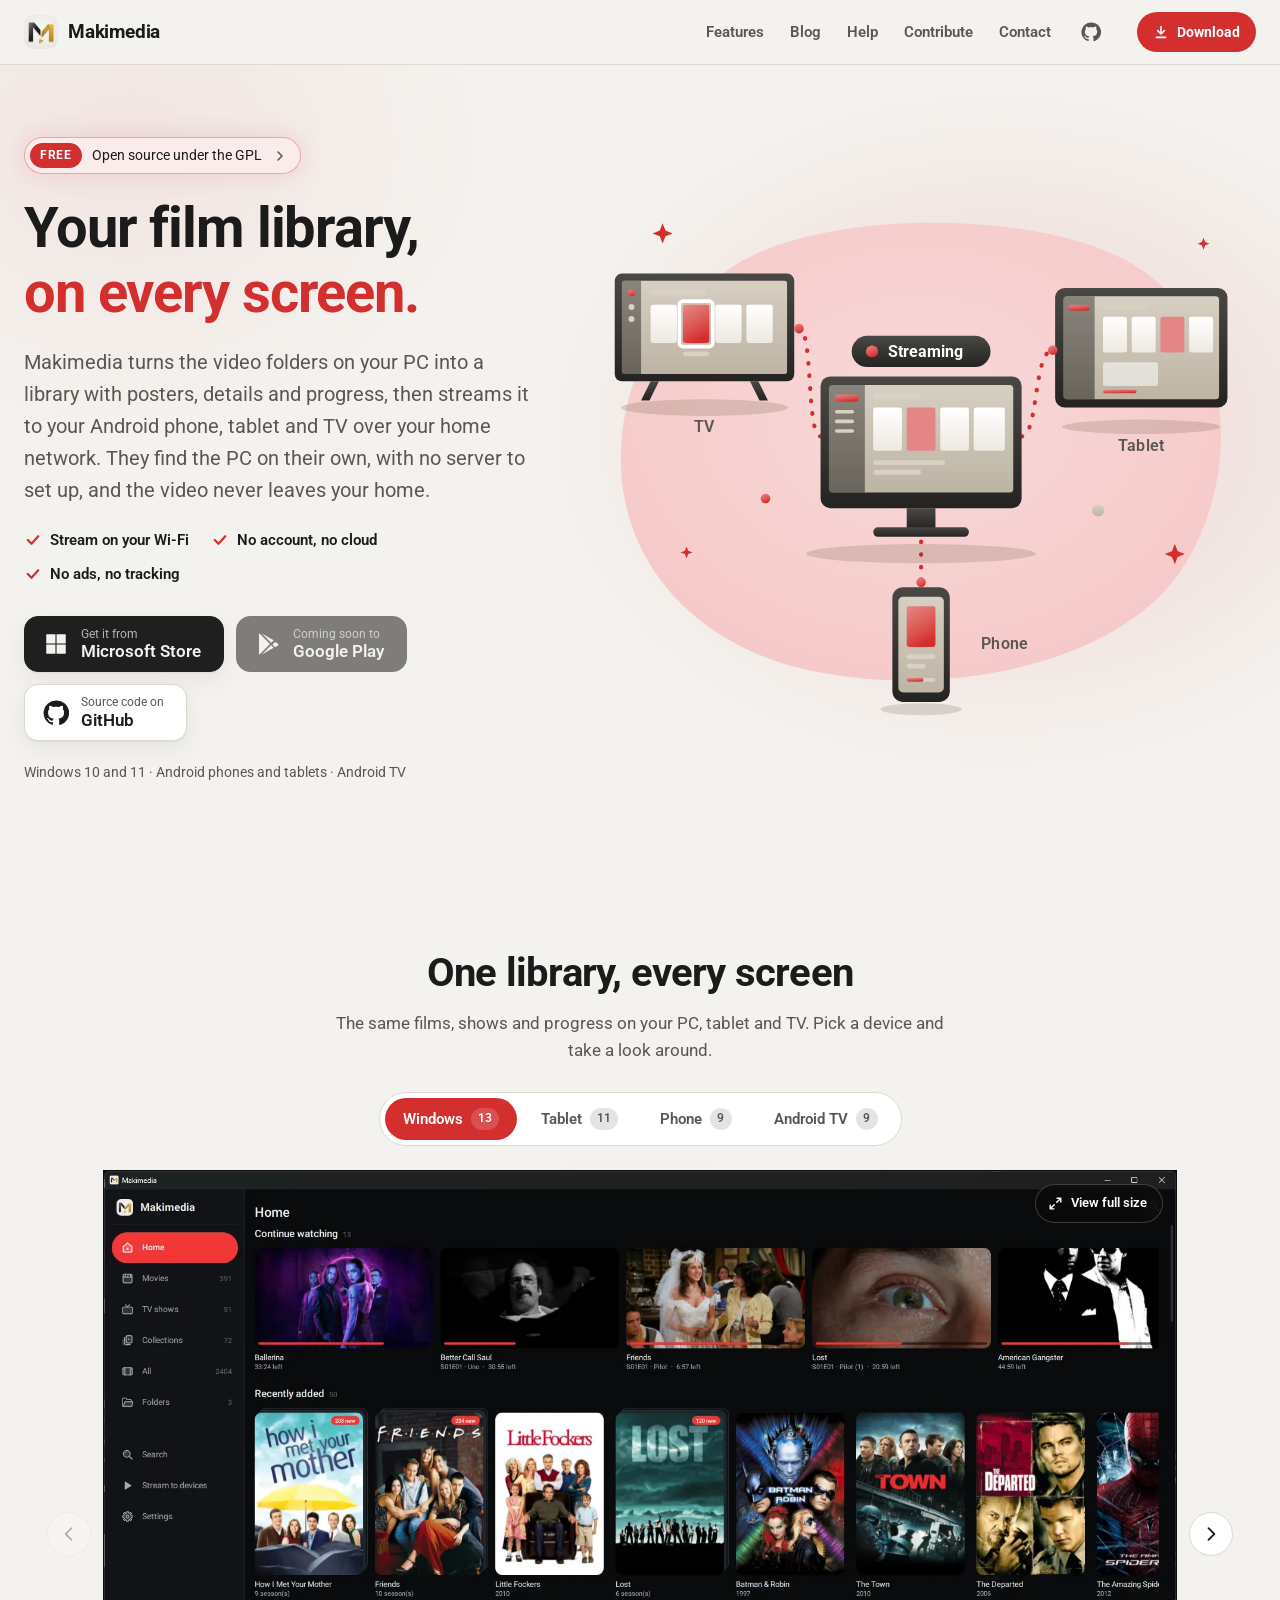
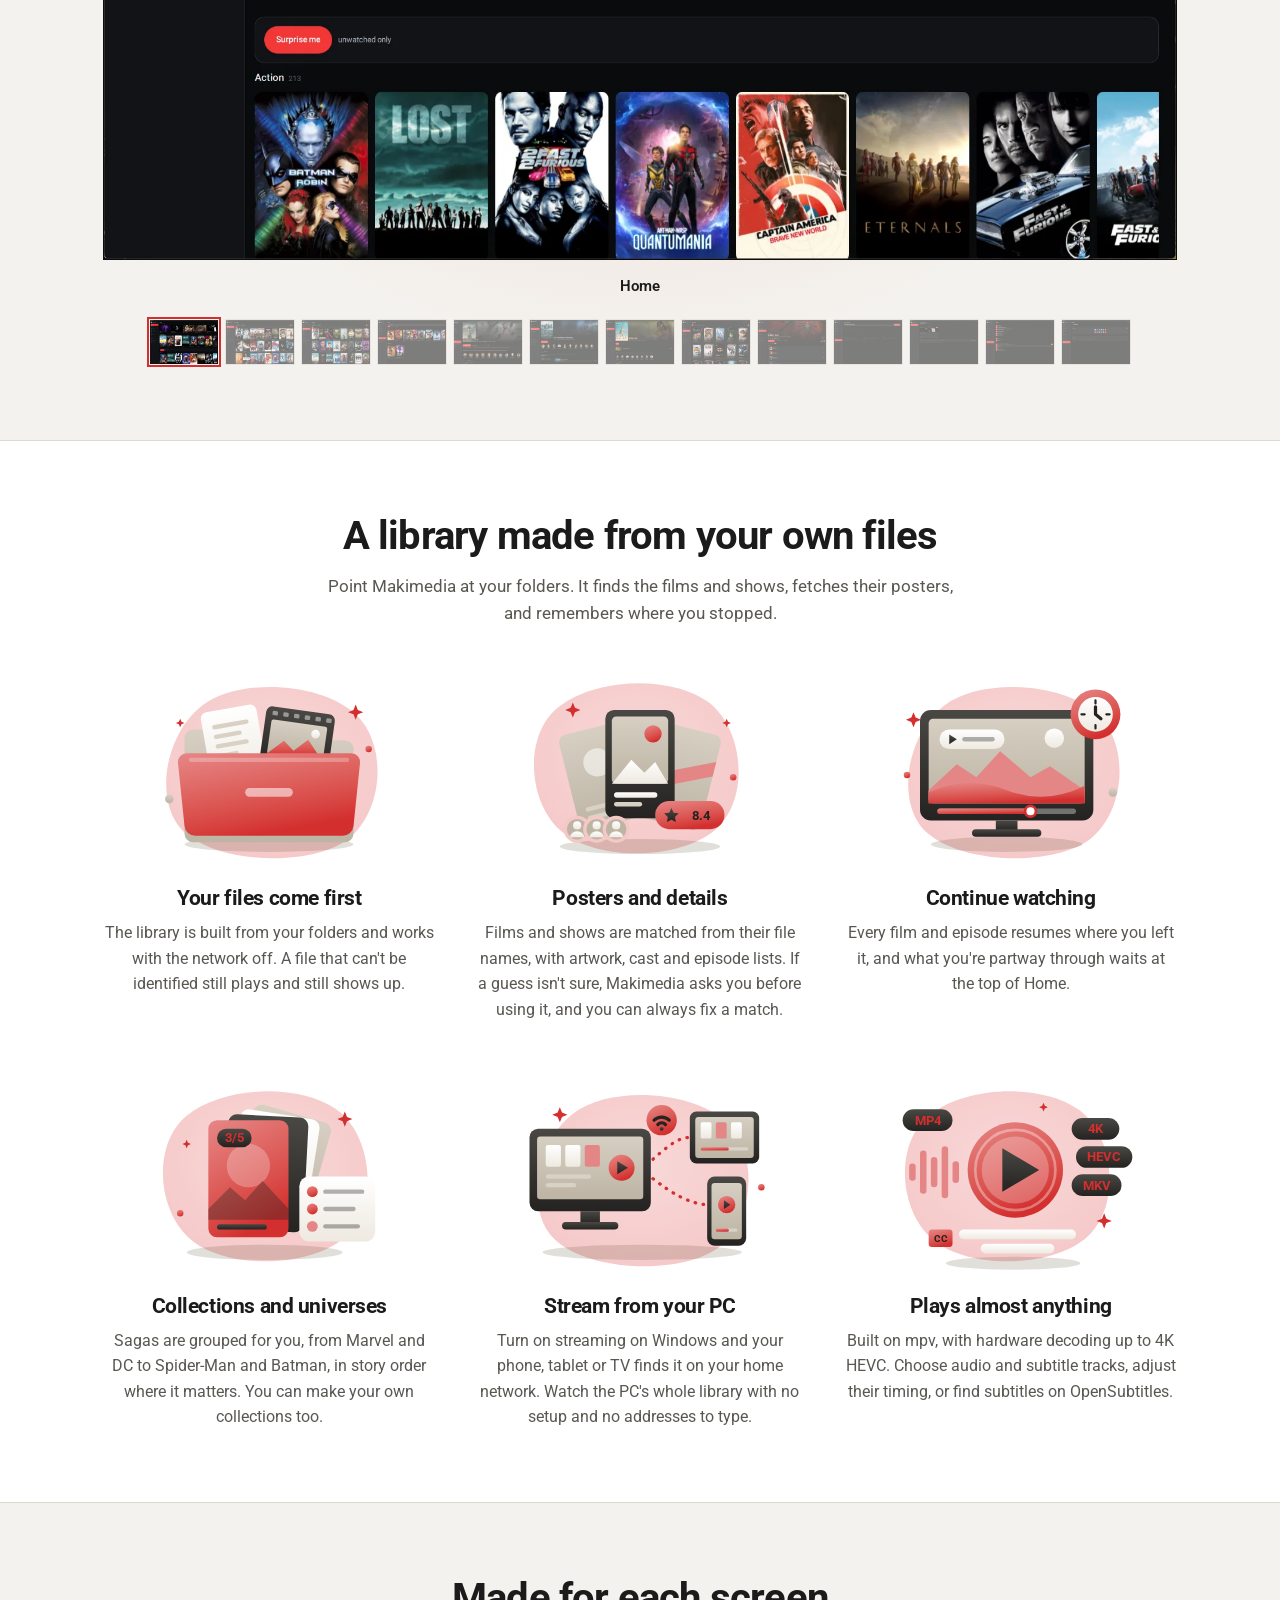
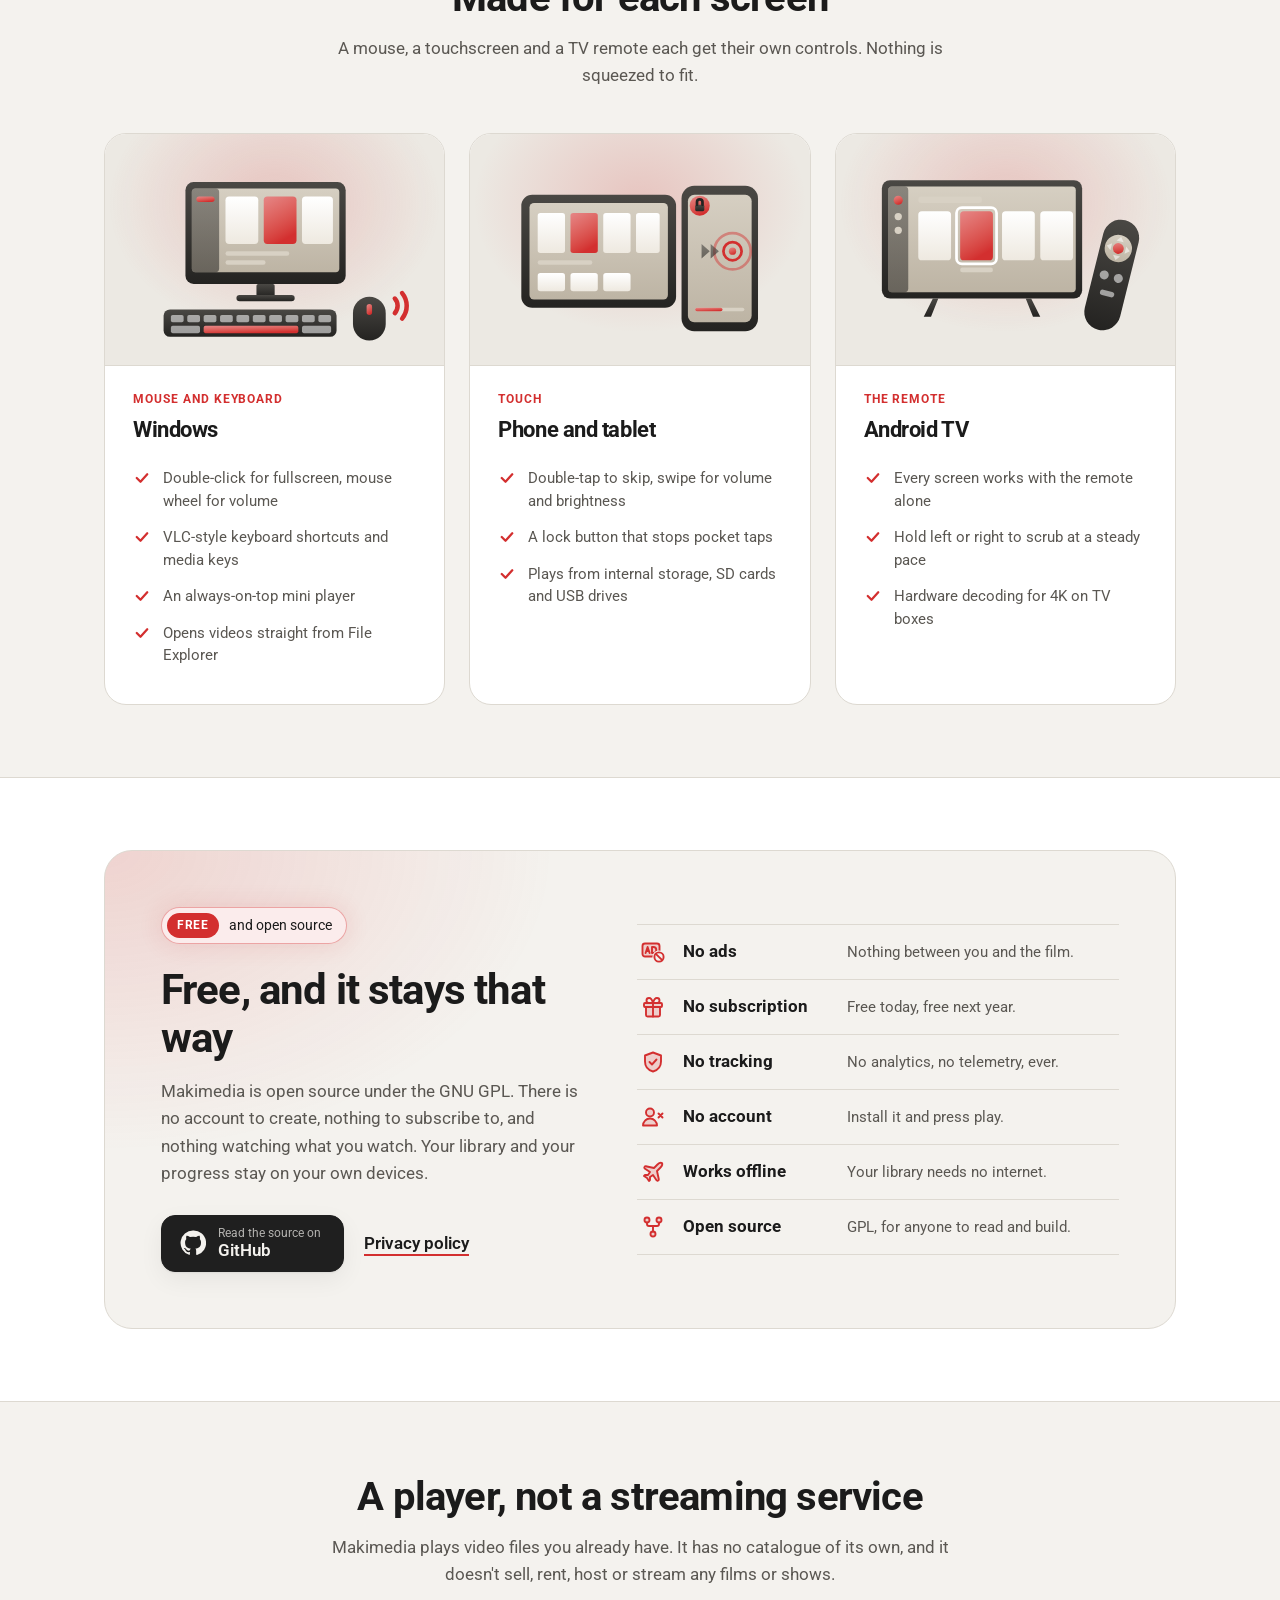
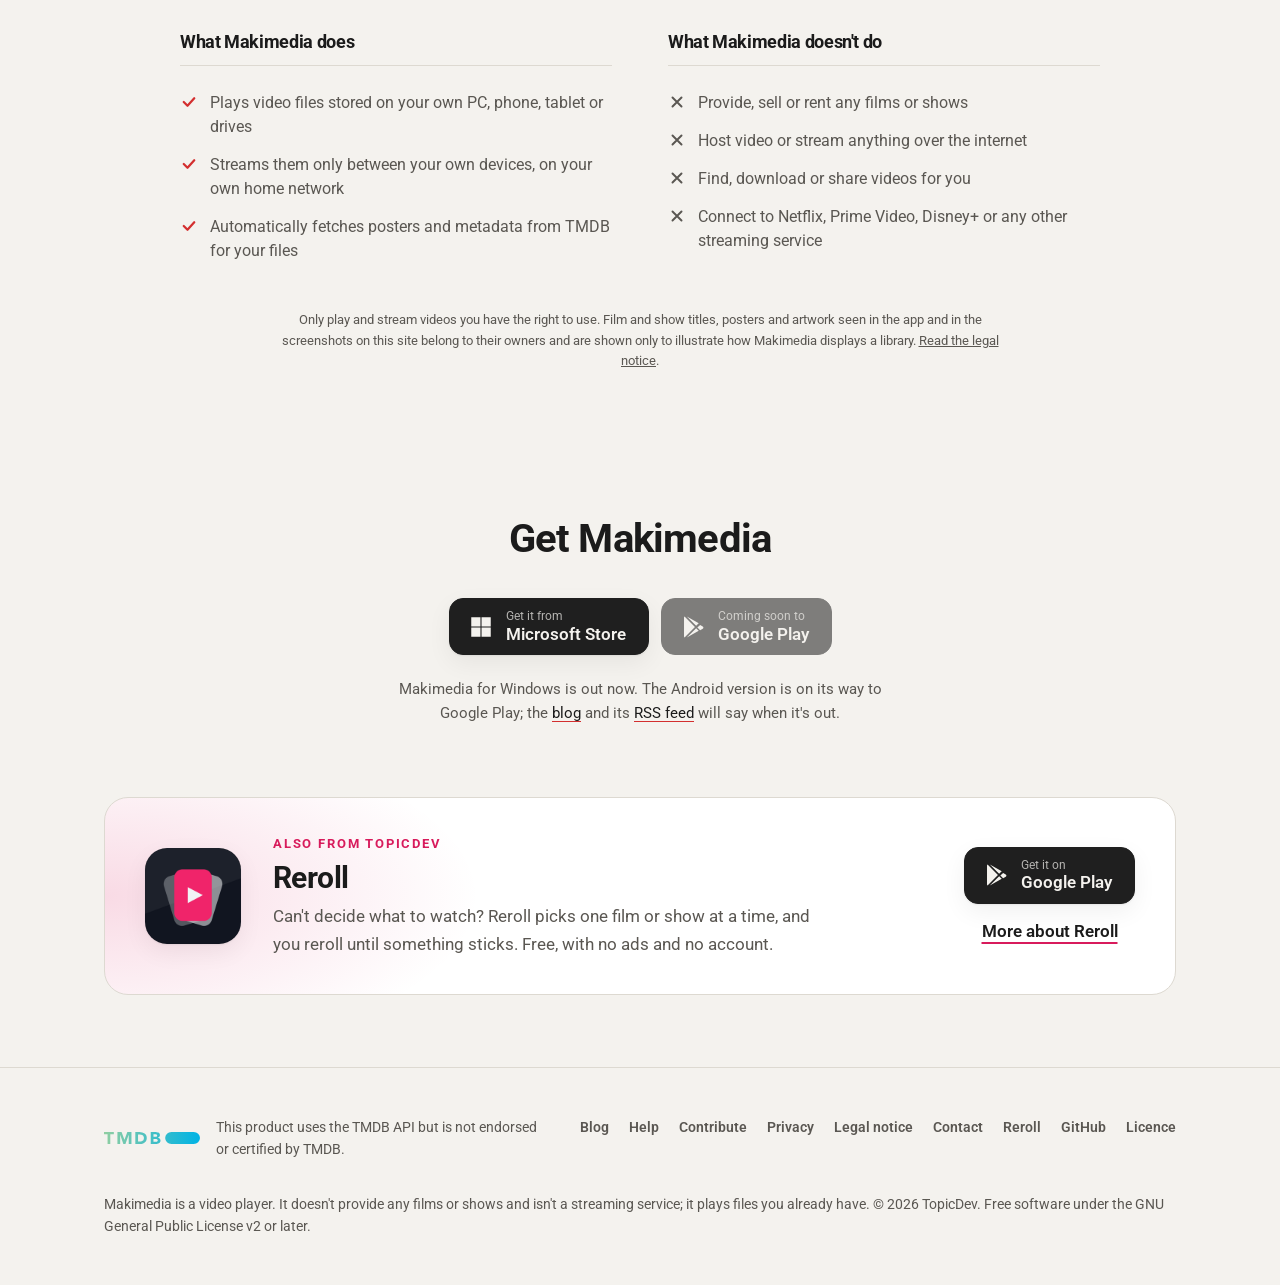
==== commit a746fc02: "Makimedia is on the Microsoft Store" ====
--- a/index.html
+++ b/index.html
@@ -88,10 +88,10 @@
     </ul>
 
     <div class="buttons">
-      <span class="btn primary is-soon" aria-disabled="true">
+      <a class="btn primary" href="https://apps.microsoft.com/detail/9p5vgk8g8207" target="_blank" rel="noopener">
         <span class="ico i-microsoft" aria-hidden="true"></span>
-        <span><small>Coming soon to</small><strong>Microsoft Store</strong></span>
-      </span>
+        <span><small>Get it from</small><strong>Microsoft Store</strong></span>
+      </a>
       <span class="btn primary is-soon" aria-disabled="true">
         <span class="ico i-google-play" aria-hidden="true"></span>
         <span><small>Coming soon to</small><strong>Google Play</strong></span>
@@ -826,16 +826,16 @@
     <div class="wrap">
       <h2>Get Makimedia</h2>
       <div class="buttons">
-        <span class="btn primary is-soon" aria-disabled="true">
+        <a class="btn primary" href="https://apps.microsoft.com/detail/9p5vgk8g8207" target="_blank" rel="noopener">
           <span class="ico i-microsoft" aria-hidden="true"></span>
-          <span><small>Coming soon to</small><strong>Microsoft Store</strong></span>
-        </span>
+          <span><small>Get it from</small><strong>Microsoft Store</strong></span>
+        </a>
         <span class="btn primary is-soon" aria-disabled="true">
           <span class="ico i-google-play" aria-hidden="true"></span>
           <span><small>Coming soon to</small><strong>Google Play</strong></span>
         </span>
       </div>
-      <p class="cta-note">Makimedia is on its way to both stores. The <a href="blog.html">blog</a> and its <a href="feed.xml">RSS feed</a> will say when it's out.</p>
+      <p class="cta-note">Makimedia for Windows is out now. The Android version is on its way to Google Play; the <a href="blog.html">blog</a> and its <a href="feed.xml">RSS feed</a> will say when it's out.</p>
     </div>
   </section>
 
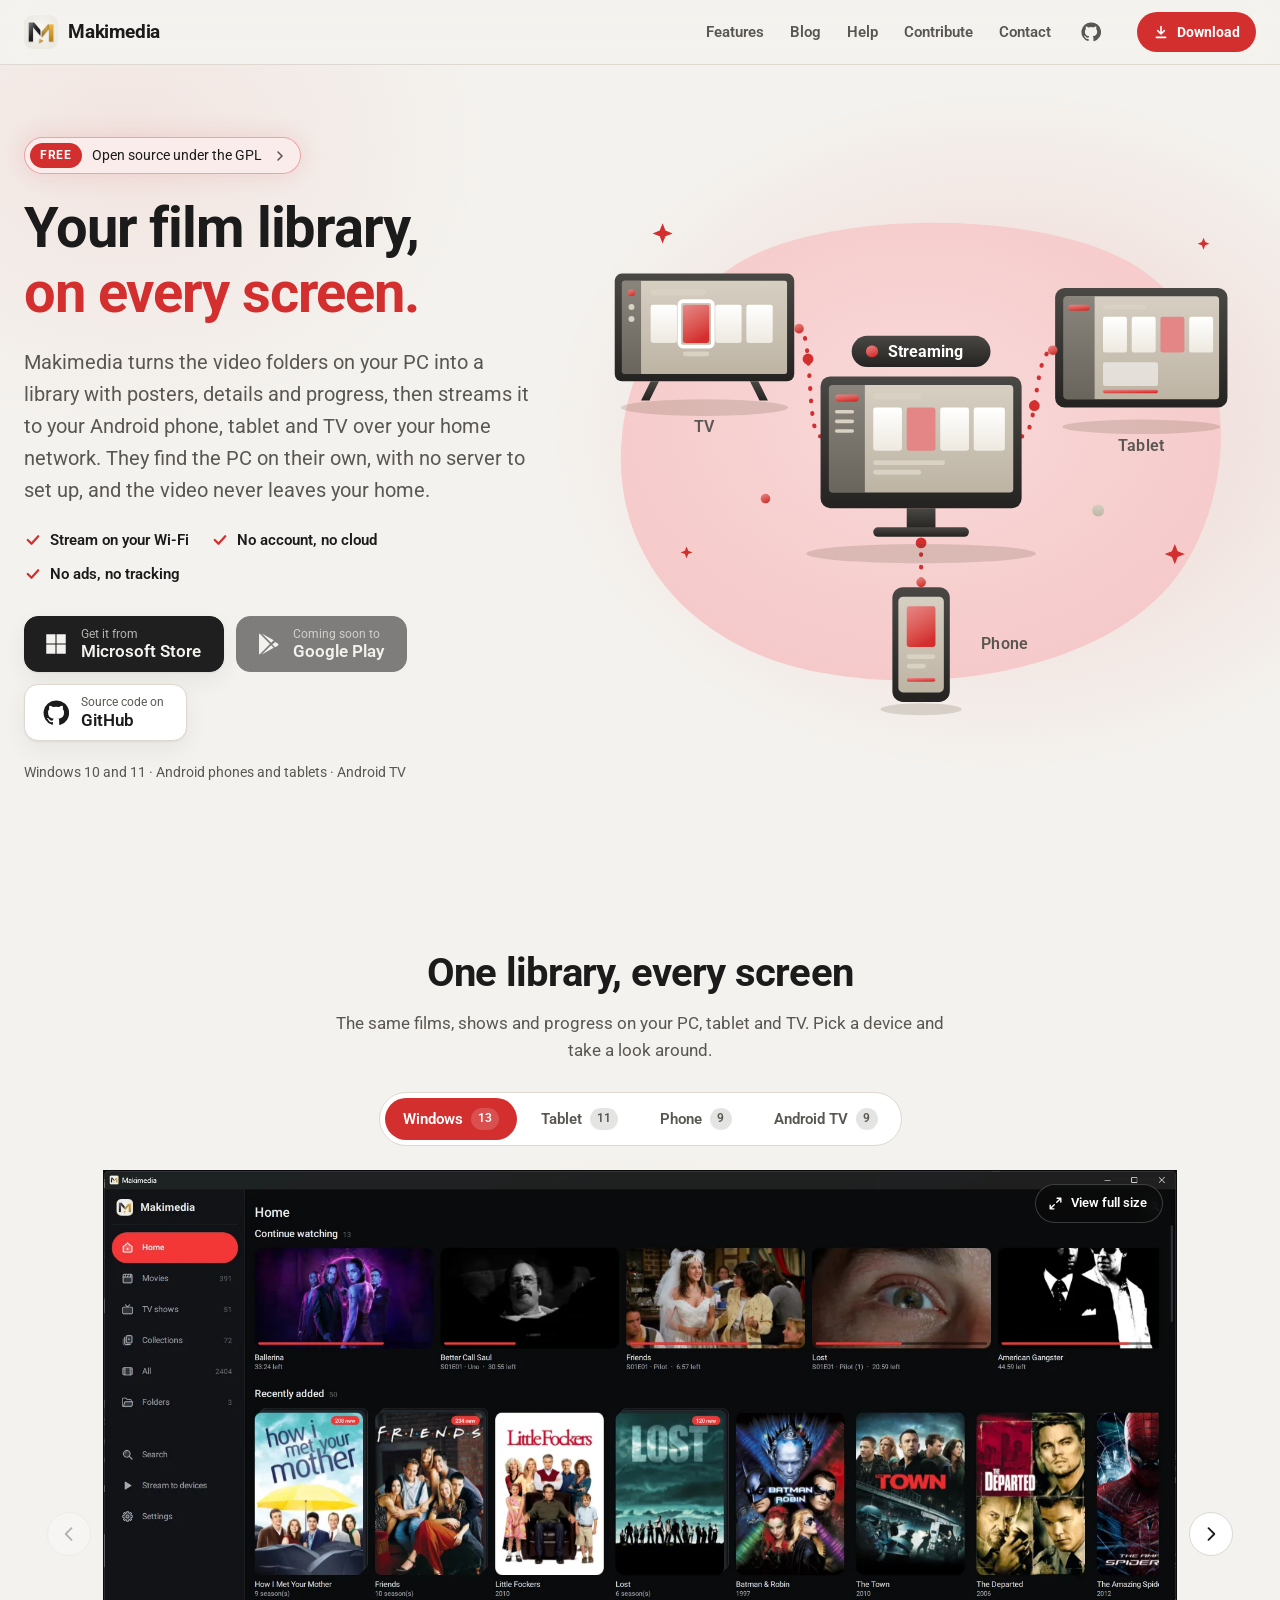
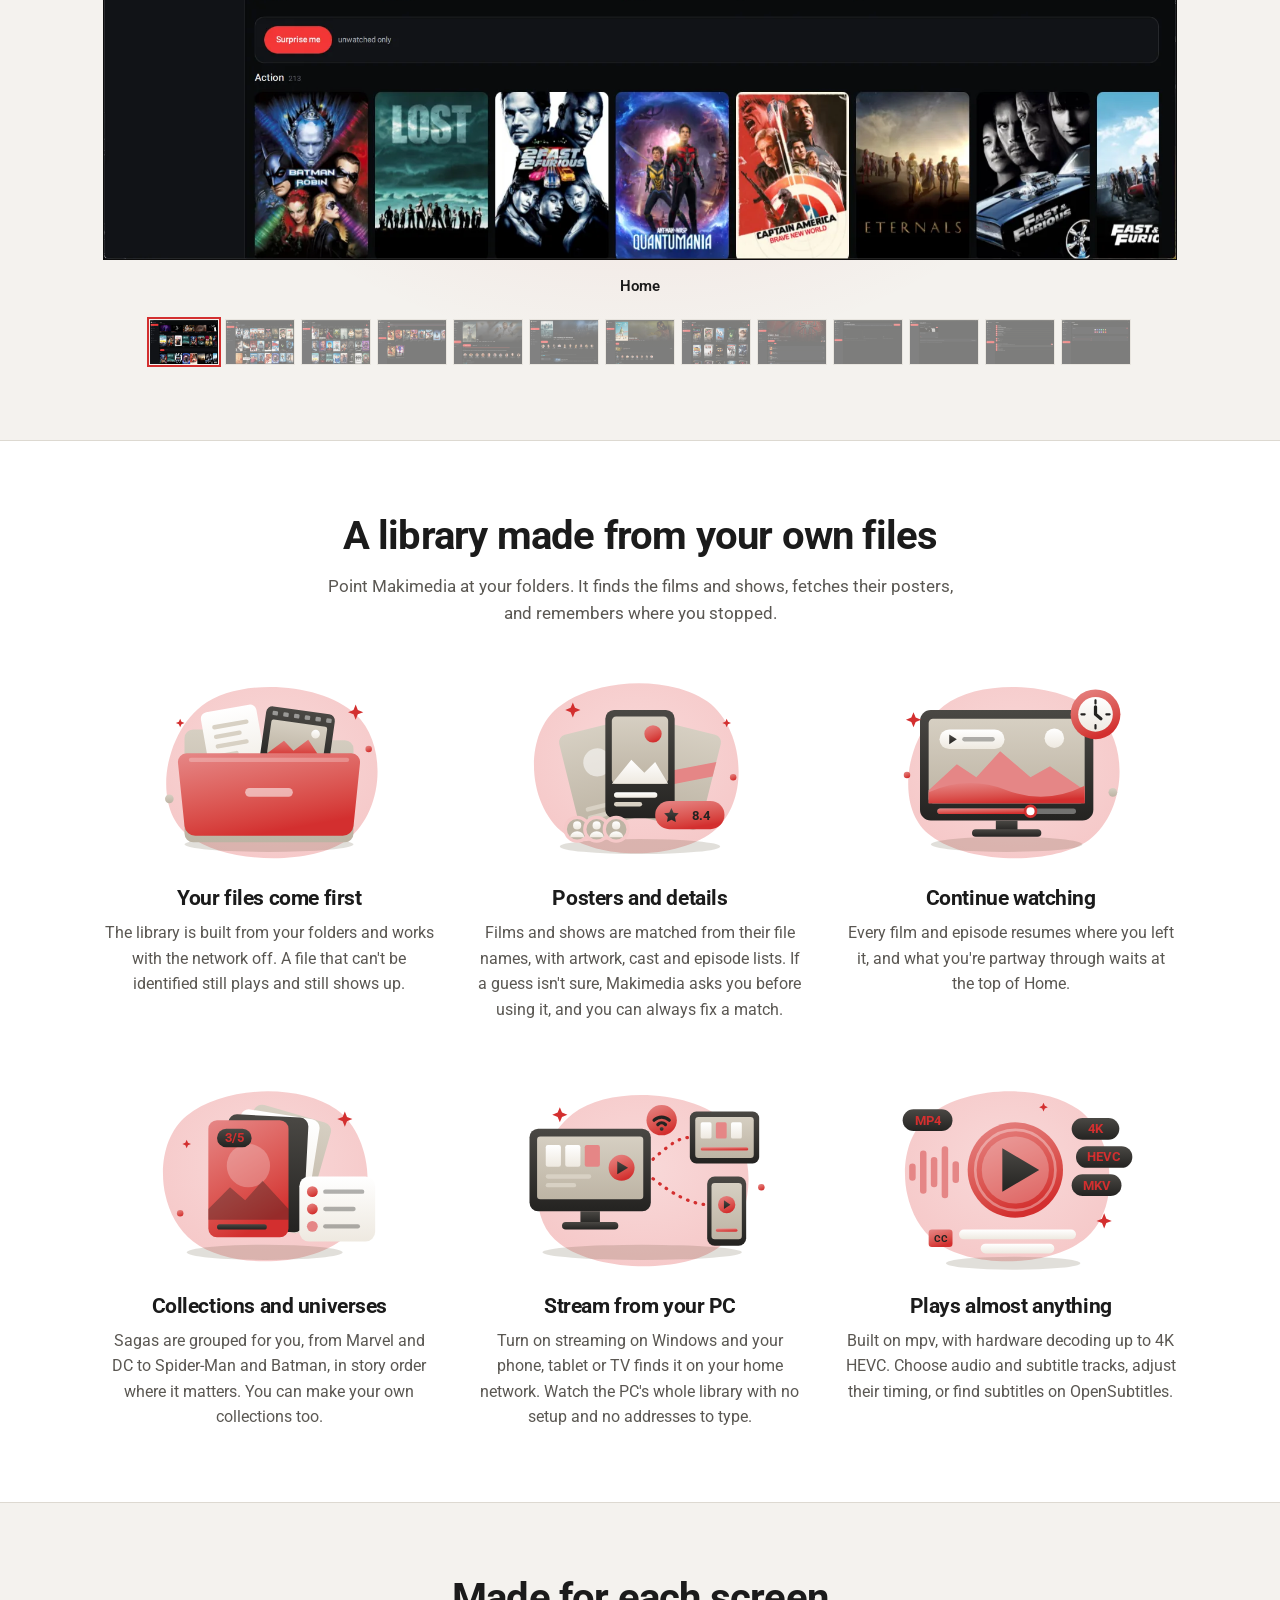
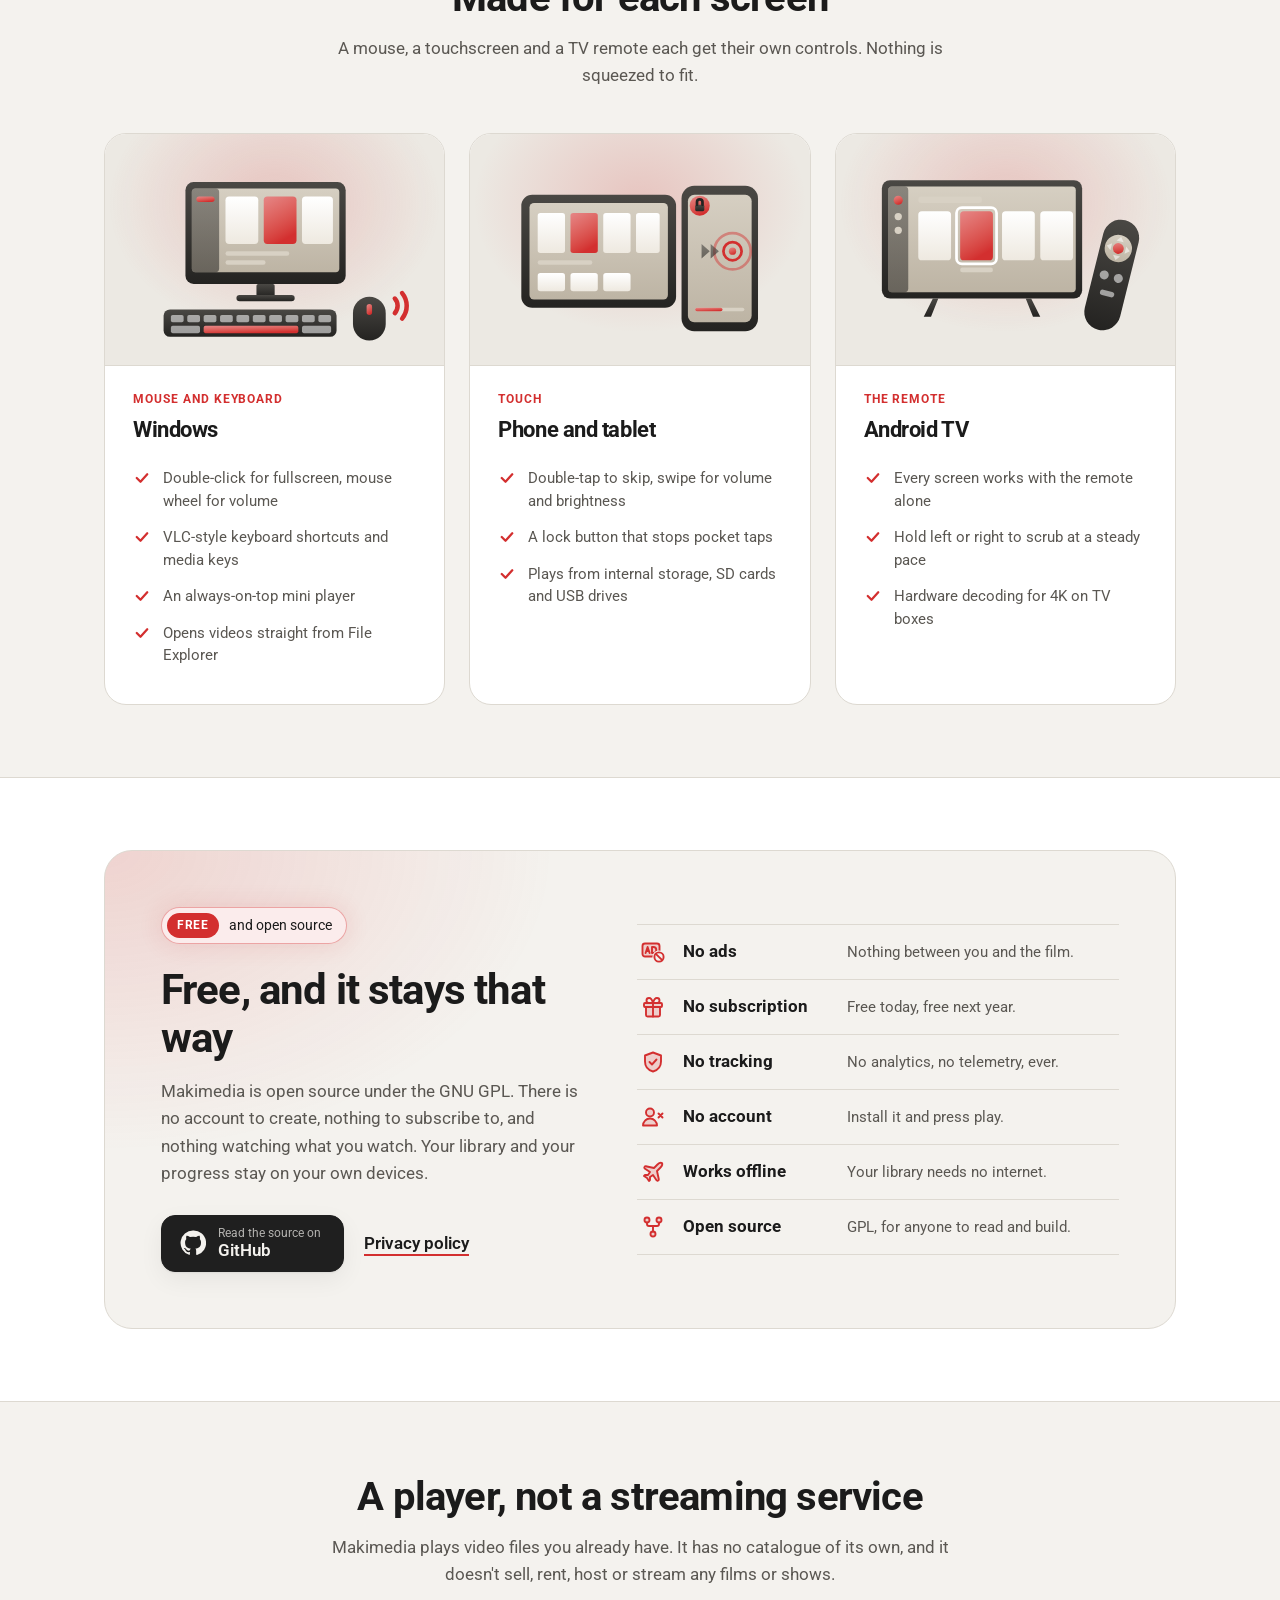
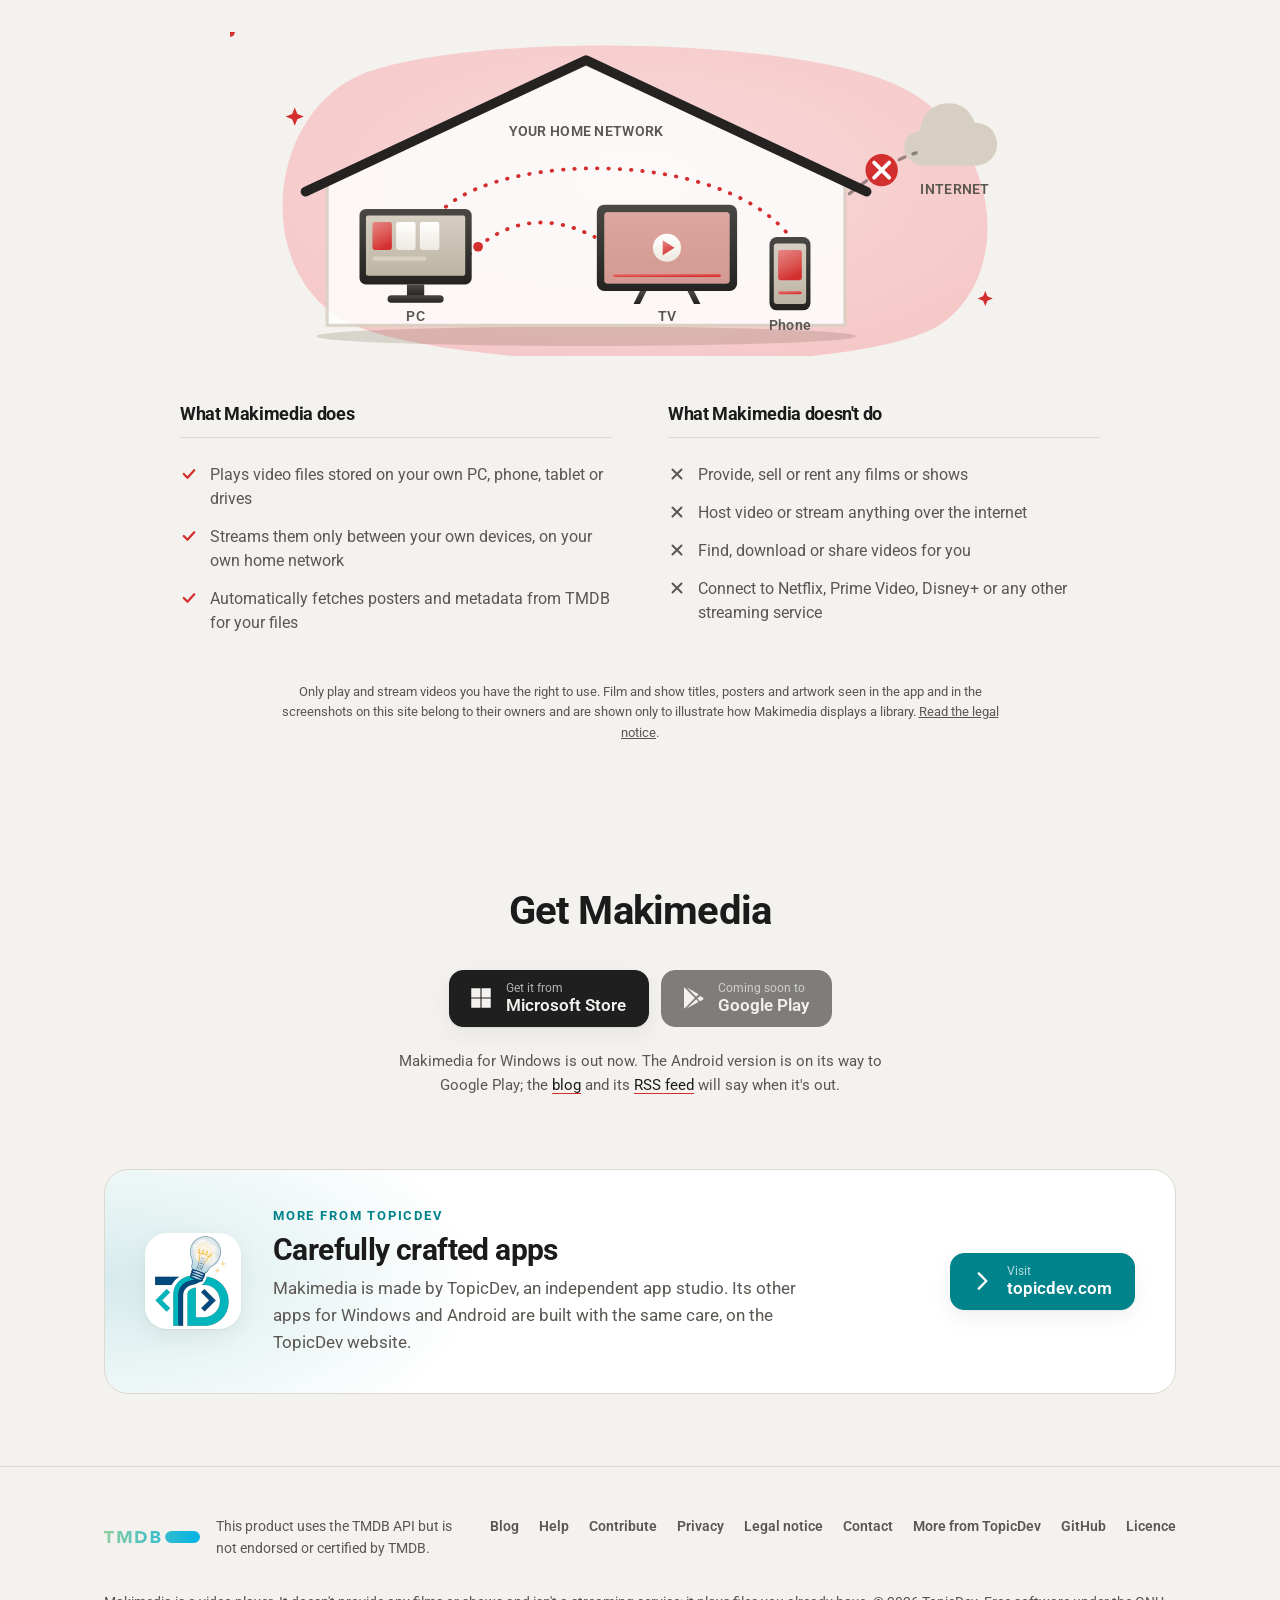
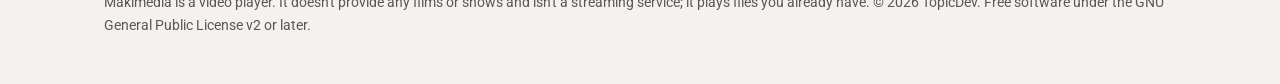
==== commit e537fe92: "removed reroll link to topicdev" ====
--- a/index.html
+++ b/index.html
@@ -18,7 +18,7 @@
   <meta name="twitter:card" content="summary_large_image">
   <link rel="icon" type="image/png" sizes="32x32" href="assets/favicon-32.png">
   <link rel="apple-touch-icon" href="assets/apple-touch-icon.png">
-  <link rel="stylesheet" href="style.css?v=36">
+  <link rel="stylesheet" href="style.css?v=38">
 </head>
 <body>
 
@@ -111,6 +111,9 @@
         <path class="flow" d="M196 200C184 200 190 110 178 110"/>
         <path class="flow" d="M364 200C378 200 374 128 390 128"/>
         <path class="flow" d="M280 288V322"/>
+        <circle class="mm-packet" r="4.5"><animateMotion dur="1.6s" begin="0s" repeatCount="indefinite" path="M196 200C184 200 190 110 178 110"/></circle>
+        <circle class="mm-packet" r="4.5"><animateMotion dur="1.6s" begin="0.55s" repeatCount="indefinite" path="M364 200C378 200 374 128 390 128"/></circle>
+        <circle class="mm-packet" r="4.5"><animateMotion dur="1.1s" begin="1.1s" repeatCount="indefinite" path="M280 288V322"/></circle>
 
         <ellipse class="floor" cx="99" cy="176" rx="70" ry="7"/>
         <rect class="ink" x="24" y="64" width="150" height="90" rx="6"/>
@@ -121,7 +124,7 @@
         <circle class="line" cx="38" cy="102" r="2.5"/>
         <rect class="line" x="54" y="77" width="46" height="5" rx="2.5"/>
         <rect class="paper" x="54" y="90" width="22" height="32" rx="2"/>
-        <rect class="focus" x="78" y="87" width="28" height="38" rx="3"/>
+        <rect class="focus mm-scan" x="78" y="87" width="28" height="38" rx="3"/>
         <rect class="gold" x="81" y="90" width="22" height="32" rx="2"/>
         <rect class="paper" x="108" y="90" width="22" height="32" rx="2"/>
         <rect class="paper" x="134" y="90" width="22" height="32" rx="2"/>
@@ -162,7 +165,7 @@
         <rect class="gold-hi" x="480" y="100" width="20" height="30" rx="2"/>
         <rect class="paper" x="504" y="100" width="20" height="30" rx="2"/>
         <rect class="paper-soft" x="432" y="138" width="46" height="20" rx="2"/>
-        <rect class="gold" x="432" y="161" width="28" height="3" rx="1.5"/>
+        <rect class="gold mm-play" x="432" y="161" width="46" height="3" rx="1.5"/>
         <text class="cap" x="464" y="212" text-anchor="middle">Tablet</text>
 
         <ellipse class="floor" cx="280" cy="428" rx="34" ry="5"/>
@@ -172,7 +175,7 @@
         <rect class="line" x="268" y="382" width="24" height="4" rx="2"/>
         <rect class="line" x="268" y="390" width="16" height="4" rx="2"/>
         <rect class="track" x="268" y="402" width="24" height="3" rx="1.5"/>
-        <rect class="gold" x="268" y="402" width="14" height="3" rx="1.5"/>
+        <rect class="gold mm-play late" x="268" y="402" width="24" height="3" rx="1.5"/>
         <text class="cap" x="330" y="378">Phone</text>
 
         <circle class="gold" cx="178" cy="110" r="4"/>
@@ -404,13 +407,16 @@
             <ellipse class="floor" cx="120" cy="160" rx="78" ry="7"/>
             <path class="mid" d="M42 62a8 8 0 0 1 8-8h38l10 10h92a8 8 0 0 1 8 8v78a8 8 0 0 1-8 8H50a8 8 0 0 1-8-8Z"/>
             <g transform="rotate(-10 88 70)">
-              <rect class="paper" x="62" y="34" width="52" height="70" rx="6"/>
-              <rect class="line" x="71" y="47" width="34" height="4" rx="2"/>
-              <rect class="line" x="71" y="56" width="26" height="4" rx="2"/>
-              <rect class="line" x="71" y="65" width="31" height="4" rx="2"/>
-              <rect class="line" x="71" y="74" width="20" height="4" rx="2"/>
+              <g class="mm-lift">
+                <rect class="paper" x="62" y="34" width="52" height="70" rx="6"/>
+                <rect class="line" x="71" y="47" width="34" height="4" rx="2"/>
+                <rect class="line" x="71" y="56" width="26" height="4" rx="2"/>
+                <rect class="line" x="71" y="65" width="31" height="4" rx="2"/>
+                <rect class="line" x="71" y="74" width="20" height="4" rx="2"/>
+              </g>
             </g>
             <g transform="rotate(8 146 64)">
+              <g class="mm-lift late">
               <rect class="ink" x="114" y="36" width="64" height="56" rx="6"/>
               <rect class="hole" x="120" y="40" width="5" height="4" rx="1"/>
               <rect class="hole" x="130" y="40" width="5" height="4" rx="1"/>
@@ -427,6 +433,7 @@
               <rect class="mid" x="120" y="48" width="52" height="32" rx="2"/>
               <circle class="paper" cx="162" cy="56" r="4"/>
               <path class="gold" d="M120 80l14-14 10 8 12-12 16 18Z"/>
+              </g>
             </g>
             <path class="gold" d="M44 76h152a8 8 0 0 1 8 9l-6 58a10 10 0 0 1-10 9H52a10 10 0 0 1-10-9l-6-58a8 8 0 0 1 8-9Z"/>
             <rect class="shine" x="46" y="80" width="148" height="4" rx="2"/>
@@ -463,7 +470,7 @@
             <rect class="paper" x="96" y="112" width="40" height="5" rx="2.5"/>
             <rect class="line" x="96" y="121" width="26" height="4" rx="2"/>
             <rect class="gold" x="134" y="120" width="64" height="26" rx="13"/>
-            <path class="ink" d="M149 126.5l2 4.3 4.7.6-3.4 3.3.8 4.7-4.1-2.2-4.1 2.2.8-4.7-3.4-3.3 4.7-.6Z"/>
+            <path class="ink mm-twinkle" d="M149 126.5l2 4.3 4.7.6-3.4 3.3.8 4.7-4.1-2.2-4.1 2.2.8-4.7-3.4-3.3 4.7-.6Z"/>
             <text class="label-ink" x="176" y="137.5" text-anchor="middle">8.4</text>
             <circle class="avatar" cx="62" cy="146" r="11"/>
             <circle class="paper" cx="62" cy="142.5" r="3.8"/>
@@ -495,14 +502,14 @@
             <path class="ink" d="M63 58.5v9l7-4.5Z"/>
             <rect class="ink-soft" x="75" y="61" width="30" height="4" rx="2"/>
             <rect class="track" x="52" y="127" width="128" height="5" rx="2.5"/>
-            <rect class="gold" x="52" y="127" width="86" height="5" rx="2.5"/>
-            <circle class="knob" cx="138" cy="129.5" r="5"/>
+            <rect class="gold mm-resume" x="52" y="127" width="86" height="5" rx="2.5"/>
+            <circle class="knob mm-knob" cx="138" cy="129.5" r="5"/>
             <rect class="ink" x="106" y="138" width="20" height="10"/>
             <rect class="ink" x="84" y="146" width="64" height="7" rx="3.5"/>
             <circle class="gold" cx="198" cy="40" r="23"/>
             <circle class="paper" cx="198" cy="40" r="16"/>
             <path class="tick" d="M198 27v3M198 50v3M185 40h3M208 40h3"/>
-            <path class="hand" d="M198 33v7l5 4"/>
+            <path class="hand mm-clock" d="M198 33v7l5 4"/>
             <path class="spark" d="M30 38l2 5 5 2-5 2-2 5-2-5-5-2 5-2z"/>
             <circle class="mid" cx="214" cy="112" r="4"/>
             <circle class="gold" cx="24" cy="96" r="3"/>
@@ -518,19 +525,16 @@
             <rect class="mid" x="92" y="30" width="74" height="106" rx="8" transform="rotate(16 129 83)"/>
             <rect class="paper" x="86" y="32" width="74" height="106" rx="8" transform="rotate(9 123 85)"/>
             <rect class="ink" x="80" y="34" width="74" height="106" rx="8" transform="rotate(3 117 87)"/>
-            <rect class="gold" x="64" y="38" width="74" height="108" rx="8"/>
+            <rect class="gold mm-front" x="64" y="38" width="74" height="108" rx="8"/>
             <circle class="shine" cx="101" cy="80" r="20"/>
             <path class="ink-soft" d="M64 120l20-20 14 12 16-18 24 26v10H64Z"/>
             <rect class="ink" x="72" y="46" width="32" height="17" rx="8.5"/>
             <text class="label" x="88" y="58.5" text-anchor="middle">3/5</text>
             <rect class="ink" x="72" y="134" width="46" height="5" rx="2.5"/>
             <rect class="paper" x="148" y="90" width="70" height="60" rx="9"/>
-            <circle class="gold" cx="160" cy="104" r="5"/>
-            <rect class="ink-soft" x="170" y="102" width="38" height="4" rx="2"/>
-            <circle class="gold" cx="160" cy="120" r="5"/>
-            <rect class="ink-soft" x="170" y="118" width="30" height="4" rx="2"/>
-            <circle class="gold-hi" cx="160" cy="136" r="5"/>
-            <rect class="ink-soft" x="170" y="134" width="34" height="4" rx="2"/>
+            <g class="mm-item" style="--n: 0"><circle class="gold" cx="160" cy="104" r="5"/><rect class="ink-soft" x="170" y="102" width="38" height="4" rx="2"/></g>
+            <g class="mm-item" style="--n: 1"><circle class="gold" cx="160" cy="120" r="5"/><rect class="ink-soft" x="170" y="118" width="30" height="4" rx="2"/></g>
+            <g class="mm-item" style="--n: 2"><circle class="gold-hi" cx="160" cy="136" r="5"/><rect class="ink-soft" x="170" y="134" width="34" height="4" rx="2"/></g>
             <path class="spark" d="M190 30l2 5 5 2-5 2-2 5-2-5-5-2 5-2z"/>
             <path class="spark" d="M44 56l1.2 2.8 2.8 1.2-2.8 1.2-1.2 2.8-1.2-2.8-2.8-1.2 2.8-1.2z"/>
             <circle class="gold" cx="38" cy="124" r="3"/>
@@ -557,7 +561,7 @@
             <rect class="ink" x="65" y="122" width="18" height="12"/>
             <rect class="ink" x="48" y="132" width="52" height="7" rx="3.5"/>
             <circle class="gold" cx="140" cy="38" r="14"/>
-            <path class="hand" d="M133 38a10 10 0 0 1 14 0M136.5 42a5 5 0 0 1 7 0"/>
+            <path class="hand mm-wifi" d="M133 38a10 10 0 0 1 14 0M136.5 42a5 5 0 0 1 7 0"/>
             <circle class="ink" cx="140" cy="46" r="1.8"/>
             <rect class="ink" x="166" y="30" width="64" height="48" rx="6"/>
             <rect class="mid" x="171" y="35" width="54" height="38" rx="3"/>
@@ -565,13 +569,13 @@
             <rect class="gold-hi" x="190" y="40" width="10" height="15" rx="1.5"/>
             <rect class="paper" x="204" y="40" width="10" height="15" rx="1.5"/>
             <rect class="track" x="176" y="63" width="44" height="3" rx="1.5"/>
-            <rect class="gold" x="176" y="63" width="26" height="3" rx="1.5"/>
+            <rect class="gold mm-play" x="176" y="63" width="44" height="3" rx="1.5"/>
             <rect class="ink" x="182" y="90" width="36" height="64" rx="7"/>
             <rect class="mid" x="186" y="96" width="28" height="52" rx="3"/>
             <circle class="gold" cx="200" cy="116" r="8"/>
             <path class="ink" d="M197.5 112v8l6-4Z"/>
             <rect class="track" x="190" y="138" width="20" height="3" rx="1.5"/>
-            <rect class="gold" x="190" y="138" width="12" height="3" rx="1.5"/>
+            <rect class="gold mm-play late" x="190" y="138" width="20" height="3" rx="1.5"/>
             <path class="spark" d="M46 26l2 5 5 2-5 2-2 5-2-5-5-2 5-2z"/>
             <circle class="gold" cx="232" cy="100" r="3"/>
           </svg>
@@ -583,23 +587,19 @@
           <svg class="art" viewBox="0 0 240 180" aria-hidden="true">
             <path class="blob" d="M182 28c-34-24-104-22-138 6C12 60 16 124 50 150c34 26 108 24 140-4 32-28 26-94-8-118Z"/>
             <ellipse class="floor" cx="122" cy="170" rx="62" ry="6"/>
-            <rect class="gold-hi" x="26" y="78" width="6" height="16" rx="3"/>
-            <rect class="gold-hi" x="36" y="66" width="6" height="40" rx="3"/>
-            <rect class="gold-hi" x="46" y="72" width="6" height="28" rx="3"/>
-            <rect class="gold-hi" x="56" y="62" width="6" height="48" rx="3"/>
-            <rect class="gold-hi" x="66" y="76" width="6" height="20" rx="3"/>
+            <rect class="gold-hi mm-eq" style="--n: 0" x="26" y="78" width="6" height="16" rx="3"/>
+            <rect class="gold-hi mm-eq" style="--n: 1" x="36" y="66" width="6" height="40" rx="3"/>
+            <rect class="gold-hi mm-eq" style="--n: 2" x="46" y="72" width="6" height="28" rx="3"/>
+            <rect class="gold-hi mm-eq" style="--n: 3" x="56" y="62" width="6" height="48" rx="3"/>
+            <rect class="gold-hi mm-eq" style="--n: 4" x="66" y="76" width="6" height="20" rx="3"/>
             <circle class="gold" cx="124" cy="84" r="44"/>
             <circle class="shine" cx="124" cy="84" r="31"/>
             <circle class="ring" cx="124" cy="84" r="37"/>
             <path class="ink" d="M112 64v40l34-20Z"/>
-            <rect class="ink" x="20" y="28" width="46" height="20" rx="10"/>
-            <text class="label" x="43" y="42" text-anchor="middle">MP4</text>
-            <rect class="ink" x="176" y="36" width="44" height="20" rx="10"/>
-            <text class="label" x="198" y="50" text-anchor="middle">4K</text>
-            <rect class="ink" x="180" y="62" width="52" height="20" rx="10"/>
-            <text class="label" x="206" y="76" text-anchor="middle">HEVC</text>
-            <rect class="ink" x="176" y="88" width="46" height="20" rx="10"/>
-            <text class="label" x="199" y="102" text-anchor="middle">MKV</text>
+            <g class="mm-chip" style="--d: 0s"><rect class="ink" x="20" y="28" width="46" height="20" rx="10"/><text class="label" x="43" y="42" text-anchor="middle">MP4</text></g>
+            <g class="mm-chip" style="--d: -0.8s"><rect class="ink" x="176" y="36" width="44" height="20" rx="10"/><text class="label" x="198" y="50" text-anchor="middle">4K</text></g>
+            <g class="mm-chip" style="--d: -1.6s"><rect class="ink" x="180" y="62" width="52" height="20" rx="10"/><text class="label" x="206" y="76" text-anchor="middle">HEVC</text></g>
+            <g class="mm-chip" style="--d: -2.4s"><rect class="ink" x="176" y="88" width="46" height="20" rx="10"/><text class="label" x="199" y="102" text-anchor="middle">MKV</text></g>
             <rect class="gold" x="44" y="139" width="22" height="16" rx="3"/>
             <text class="label-ink small" x="55" y="150.5" text-anchor="middle">CC</text>
             <rect class="paper" x="72" y="139" width="108" height="9" rx="4.5"/>
@@ -716,7 +716,7 @@
               <circle class="line" cx="42" cy="75" r="4"/>
               <rect class="line" x="64" y="38" width="70" height="7" rx="3.5"/>
               <rect class="paper" x="64" y="54" width="36" height="54" rx="4"/>
-              <rect class="focus" x="106" y="50" width="44" height="62" rx="6"/>
+              <rect class="focus mm-scan-tv" x="106" y="50" width="44" height="62" rx="6"/>
               <rect class="gold" x="110" y="54" width="36" height="54" rx="4"/>
               <rect class="paper" x="156" y="54" width="36" height="54" rx="4"/>
               <rect class="paper" x="198" y="54" width="36" height="54" rx="4"/>
@@ -725,7 +725,7 @@
               <g transform="rotate(14 276 126)">
                 <rect class="ink" x="256" y="62" width="40" height="124" rx="20"/>
                 <circle class="mid" cx="276" cy="94" r="15"/>
-                <circle class="gold" cx="276" cy="94" r="6"/>
+                <circle class="gold mm-press" cx="276" cy="94" r="6"/>
                 <path class="key" d="M276 81l-4 5h8zM276 107l-4-5h8zM263 94l5-4v8zM289 94l-5-4v8z"/>
                 <circle class="key" cx="268" cy="126" r="5"/>
                 <circle class="key" cx="284" cy="126" r="5"/>
@@ -799,6 +799,57 @@
         <h2>A player, not a streaming service</h2>
         <p>Makimedia plays video files you already have. It has no catalogue of its own, and it doesn't sell, rent, host or stream any films or shows.</p>
       </div>
+      <div class="mm-home">
+        <svg class="art mm-anim" viewBox="0 0 760 300" role="img" aria-label="A house with a PC, a TV and a phone inside, video moving only between them, and the link to the internet crossed out">
+          <path class="blob" d="M120 40C220 0 520 4 620 50c90 42 110 170 40 220-70 50-430 46-540 4C20 236 30 80 120 40Z"/>
+          <ellipse class="floor" cx="330" cy="282" rx="250" ry="9"/>
+          <path class="mm-house" d="M90 140L330 30L570 140V272H90Z"/>
+          <path class="mm-roof" d="M70 148L330 26L590 148"/>
+          <text class="cap" x="330" y="96" text-anchor="middle">YOUR HOME NETWORK</text>
+
+          <path class="flow" d="M222 206C260 170 300 170 338 190"/>
+          <path class="flow" d="M200 162C260 112 450 110 516 186"/>
+          <circle class="mm-packet" r="4.5"><animateMotion dur="1.8s" begin="0s" repeatCount="indefinite" path="M222 206C260 170 300 170 338 190"/></circle>
+          <circle class="mm-packet" r="4.5"><animateMotion dur="2.4s" begin="0.7s" repeatCount="indefinite" path="M200 162C260 112 450 110 516 186"/></circle>
+
+          <rect class="ink" x="120" y="164" width="104" height="70" rx="6"/>
+          <rect class="mid" x="126" y="170" width="92" height="56" rx="2"/>
+          <rect class="gold" x="132" y="176" width="18" height="26" rx="2"/>
+          <rect class="paper" x="154" y="176" width="18" height="26" rx="2"/>
+          <rect class="paper" x="176" y="176" width="18" height="26" rx="2"/>
+          <rect class="line" x="132" y="208" width="50" height="4" rx="2"/>
+          <rect class="ink" x="164" y="234" width="16" height="12"/>
+          <rect class="ink" x="146" y="244" width="52" height="7" rx="3.5"/>
+          <text class="cap" x="172" y="268" text-anchor="middle">PC</text>
+
+          <rect class="ink" x="340" y="160" width="130" height="80" rx="7"/>
+          <rect class="mid" x="347" y="167" width="116" height="66" rx="3"/>
+          <rect class="gold-hi" x="347" y="167" width="116" height="66" rx="3" opacity="0.55"/>
+          <circle class="paper" cx="405" cy="200" r="13"/>
+          <path class="gold" d="M401 193v14l11-7Z"/>
+          <rect class="track" x="355" y="224" width="100" height="3" rx="1.5"/>
+          <rect class="gold mm-play" x="355" y="224" width="100" height="3" rx="1.5"/>
+          <path class="ink" d="M380 240l-6 12h6l6-12zM430 240l6 12h-6l-6-12z"/>
+          <text class="cap" x="405" y="268" text-anchor="middle">TV</text>
+
+          <rect class="ink" x="500" y="190" width="38" height="68" rx="7"/>
+          <rect class="mid" x="504" y="196" width="30" height="56" rx="3"/>
+          <rect class="gold" x="508" y="202" width="22" height="28" rx="2"/>
+          <rect class="track" x="508" y="240" width="22" height="3" rx="1.5"/>
+          <rect class="gold mm-play late" x="508" y="240" width="22" height="3" rx="1.5"/>
+          <text class="cap" x="519" y="276" text-anchor="middle">Phone</text>
+
+          <path class="mm-cloud" d="M640 92c0-16 12-26 26-26 12 0 21 7 24 18 13 0 21 9 21 20s-9 20-21 20h-45c-12 0-20-8-20-17s7-15 15-15Z"/>
+          <text class="cap" x="672" y="150" text-anchor="middle">INTERNET</text>
+          <path class="mm-nolink" d="M574 150C600 130 616 118 636 112"/>
+          <g class="mm-x">
+            <circle cx="604" cy="128" r="15"/>
+            <path d="M597 121l14 14M611 121l-14 14"/>
+          </g>
+          <path class="spark" d="M60 70l2.4 6 6 2.4-6 2.4-2.4 6-2.4-6-6-2.4 6-2.4z"/>
+          <path class="spark" d="M700 240l2 5 5 2-5 2-2 5-2-5-5-2 5-2z"/>
+        </svg>
+      </div>
       <div class="is-isnt">
         <div>
           <h3>What Makimedia does</h3>
@@ -839,21 +890,20 @@
     </div>
   </section>
 
-  <section class="sister" id="reroll">
+  <section class="sister" id="topicdev">
     <div class="wrap">
       <div class="sister-card">
-        <img class="sister-icon" src="assets/reroll/icon-256.png" width="96" height="96" alt="">
+        <img class="sister-icon" src="assets/topicdev-mark-192.png" width="96" height="96" alt="">
         <div class="sister-text">
-          <p class="sister-label">Also from TopicDev</p>
-          <h2>Reroll</h2>
-          <p>Can't decide what to watch? Reroll picks one film or show at a time, and you reroll until something sticks. Free, with no ads and no account.</p>
+          <p class="sister-label">More from TopicDev</p>
+          <h2>Carefully crafted apps</h2>
+          <p>Makimedia is made by TopicDev, an independent app studio. Its other apps for Windows and Android are built with the same care, on the TopicDev website.</p>
         </div>
         <div class="sister-actions">
-          <a class="btn primary" href="https://play.google.com/store/apps/details?id=com.topicdev.reroll" target="_blank" rel="noopener">
-            <span class="ico i-google-play" aria-hidden="true"></span>
-            <span><small>Get it on</small><strong>Google Play</strong></span>
+          <a class="btn primary" href="https://topicdev.com/" target="_blank" rel="noopener">
+            <span class="ico i-arrow-right" aria-hidden="true"></span>
+            <span><small>Visit</small><strong>topicdev.com</strong></span>
           </a>
-          <a class="text-link" href="reroll.html">More about Reroll</a>
         </div>
       </div>
     </div>
@@ -874,7 +924,7 @@
       <a href="privacy.html">Privacy</a>
       <a href="legal.html">Legal notice</a>
       <a href="contact.html">Contact</a>
-      <a href="reroll.html">Reroll</a>
+      <a href="https://topicdev.com/" target="_blank" rel="noopener">More from TopicDev</a>
       <a href="https://github.com/Ognjen14/Makimedia" target="_blank" rel="noopener">GitHub</a>
       <a href="https://github.com/Ognjen14/Makimedia/blob/main/LICENSE" target="_blank" rel="noopener">Licence</a>
     </nav>
@@ -882,7 +932,7 @@
   </div>
 </footer>
 
-<script src="script.js?v=19"></script>
+<script src="script.js?v=20"></script>
 <script src="nav.js?v=2"></script>
 </body>
 </html>
--- a/style.css
+++ b/style.css
@@ -47,9 +47,7 @@
   --ill-gold: var(--gold);
   --ill-gold-hi: color-mix(in srgb, var(--ill-gold) 58%, #FFFFFF);
   --ill-shadow: rgba(70, 55, 30, 0.16);
-  --reroll: #D81B5C;
-  --reroll-strong: #AD1249;
-  --reroll-soft: #FDE7EF;
+  --topicdev: #00838A;
   color-scheme: light;
 }
 
@@ -64,9 +62,7 @@
     --gold: #F23636;
     --gold-strong: #FF6B6B;
     --gold-soft: #3A1414;
-    --reroll: #F0246A;
-    --reroll-strong: #FF5C8F;
-    --reroll-soft: #3A1222;
+    --topicdev: #1CC6CC;
     --on-gold: #FFFFFF;
     --charcoal: #ECECEC;
     --on-charcoal: #151515;
@@ -513,10 +509,222 @@
   }
 }
 
+.art .mm-packet { fill: var(--ill-gold); }
+
+.art .mm-scan,
+.art .mm-scan-tv,
+.art .mm-play,
+.art .mm-lift,
+.art .mm-twinkle,
+.art .mm-resume,
+.art .mm-knob,
+.art .mm-item,
+.art .mm-front,
+.art .mm-eq,
+.art .mm-chip,
+.art .mm-press,
+.art .ripple,
+.art .spark {
+  transform-box: fill-box;
+  transform-origin: center;
+}
+
+.art .mm-scan {
+  animation: mm-scan 6s steps(1, end) infinite;
+}
+
+@keyframes mm-scan {
+  0% { transform: translateX(0); }
+  25% { transform: translateX(27px); }
+  50% { transform: translateX(53px); }
+  75% { transform: translateX(-27px); }
+}
+
+.art .mm-scan-tv {
+  animation: mm-scan-tv 6s steps(1, end) infinite;
+}
+
+@keyframes mm-scan-tv {
+  0% { transform: translateX(0); }
+  25% { transform: translateX(46px); }
+  50% { transform: translateX(88px); }
+  75% { transform: translateX(-46px); }
+}
+
+.art .mm-press {
+  animation: mm-press 1.5s ease-in-out infinite;
+}
+
+@keyframes mm-press {
+  0%, 70%, 100% { transform: scale(1); }
+  80% { transform: scale(0.7); }
+}
+
+.art .mm-play {
+  transform-origin: 0 50%;
+  animation: mm-play 8s linear infinite;
+}
+
+.art .mm-play.late {
+  animation-delay: -3.5s;
+}
+
+@keyframes mm-play {
+  from { transform: scaleX(0.08); }
+  to { transform: scaleX(1); }
+}
+
+.art .mm-lift {
+  animation: mm-lift 3.6s ease-in-out infinite;
+}
+
+.art .mm-lift.late {
+  animation-delay: -1.8s;
+}
+
+@keyframes mm-lift {
+  0%, 100% { transform: translateY(0); }
+  50% { transform: translateY(-8px); }
+}
+
+.art .mm-twinkle,
+.art .spark {
+  animation: mm-twinkle 2.6s ease-in-out infinite;
+}
+
+.art .spark:nth-of-type(even) {
+  animation-delay: 1.3s;
+}
+
+@keyframes mm-twinkle {
+  50% { opacity: 0.4; transform: scale(0.65); }
+}
+
+.art .mm-resume {
+  transform-origin: 0 50%;
+  animation: mm-resume 6s ease-in-out infinite;
+}
+
+.art .mm-knob {
+  animation: mm-knob 6s ease-in-out infinite;
+}
+
+@keyframes mm-resume {
+  0%, 8% { transform: scaleX(0.45); }
+  80%, 100% { transform: scaleX(1); }
+}
+
+@keyframes mm-knob {
+  0%, 8% { transform: translateX(-47px); }
+  80%, 100% { transform: translateX(0); }
+}
+
+.art .mm-clock {
+  transform-origin: 198px 40px;
+  animation: mm-clock 6s linear infinite;
+}
+
+@keyframes mm-clock {
+  to { transform: rotate(360deg); }
+}
+
+.art .mm-item {
+  animation: mm-item 4.5s ease-out calc(var(--n, 0) * 0.35s) infinite;
+}
+
+@keyframes mm-item {
+  0% { opacity: 0; transform: translateX(-8px); }
+  10%, 85% { opacity: 1; transform: none; }
+  100% { opacity: 0; }
+}
+
+.art .mm-front {
+  animation: mm-lift 4s ease-in-out infinite;
+}
+
+.art .mm-wifi {
+  animation: mm-wifi 1.6s ease-in-out infinite;
+}
+
+@keyframes mm-wifi {
+  0%, 100% { opacity: 0.35; }
+  50% { opacity: 1; }
+}
+
+.art .mm-eq {
+  animation: mm-eq 1.1s ease-in-out calc(var(--n, 0) * -0.18s) infinite;
+}
+
+@keyframes mm-eq {
+  0%, 100% { transform: scaleY(1); }
+  50% { transform: scaleY(0.4); }
+}
+
+.art .mm-chip {
+  animation: mm-lift 3.2s ease-in-out var(--d, 0s) infinite;
+}
+
+.device:first-child .art .key {
+  animation: mm-key 2.4s steps(1, end) infinite;
+}
+
+.device:first-child .art .key:nth-of-type(3n) { animation-delay: -0.6s; }
+.device:first-child .art .key:nth-of-type(3n + 1) { animation-delay: -1.4s; }
+.device:first-child .art .key:nth-of-type(4n) { animation-delay: -1.9s; }
+
+@keyframes mm-key {
+  0%, 85% { opacity: 0.55; }
+  86%, 100% { opacity: 1; fill: var(--ill-gold-hi); }
+}
+
+.art .wave {
+  animation: mm-wifi 1.4s ease-in-out infinite;
+}
+
+.art .ripple {
+  animation: mm-ripple 2s ease-out infinite;
+}
+
+.art .ripple.faint {
+  animation-delay: 0.5s;
+}
+
+@keyframes mm-ripple {
+  0% { transform: scale(0.4); opacity: 1; }
+  100% { transform: scale(1.6); opacity: 0; }
+}
+
+.mm-home {
+  max-width: 820px;
+  margin: 0 auto 48px;
+}
+
+.mm-home .art {
+  display: block;
+  width: 100%;
+  height: auto;
+}
+
+.art .mm-house { fill: var(--ill-paper); stroke: var(--ill-line); stroke-width: 3; stroke-linejoin: round; opacity: 0.85; }
+.art .mm-roof { fill: none; stroke: var(--ill-ink); stroke-width: 9; stroke-linecap: round; stroke-linejoin: round; }
+.art .mm-cloud { fill: var(--ill-mid); }
+.art .mm-nolink { fill: none; stroke: var(--ill-ink); stroke-width: 3; stroke-linecap: round; stroke-dasharray: 6 8; opacity: 0.45; }
+.art .mm-x circle { fill: var(--ill-gold); }
+.art .mm-x path { fill: none; stroke: #FFFFFF; stroke-width: 3.5; stroke-linecap: round; }
+
+.mm-ready .art:not(.is-in) * {
+  animation-play-state: paused;
+}
+
 @media (prefers-reduced-motion: reduce) {
   .art .flow,
-  .art .pulse-ring {
-    animation: none;
+  .art .pulse-ring,
+  .art * {
+    animation: none !important;
+  }
+
+  .art .mm-packet {
+    display: none;
   }
 }
 
@@ -2455,7 +2663,7 @@
   border: 1px solid var(--line);
   border-radius: 24px;
   background:
-    radial-gradient(ellipse 50% 120% at 0% 50%, color-mix(in srgb, var(--reroll) 16%, transparent), transparent 70%),
+    radial-gradient(ellipse 50% 120% at 0% 50%, color-mix(in srgb, var(--topicdev) 16%, transparent), transparent 70%),
     var(--surface);
 }
 
@@ -2469,7 +2677,7 @@
 
 .sister-label {
   margin: 0;
-  color: var(--reroll);
+  color: var(--topicdev);
   font-size: 13px;
   font-weight: 700;
   letter-spacing: 0.14em;
@@ -2494,152 +2702,16 @@
   gap: 14px;
 }
 
-.sister-actions .text-link {
-  text-decoration-color: var(--reroll);
-}
-
-body.theme-reroll {
-  --gold: var(--reroll);
-  --gold-strong: var(--reroll-strong);
-  --gold-soft: var(--reroll-soft);
-}
-
-.theme-reroll .gallery.phone {
-  --ar: 1080 / 2193;
-}
-
-.reroll-hero {
-  display: grid;
-  grid-template-columns: minmax(0, 1fr) 360px;
-  align-items: center;
-  gap: 64px;
-  padding-top: 72px;
-  padding-bottom: 40px;
-}
-
-.reroll-hero .app-mark {
-  display: flex;
-  align-items: center;
-  gap: 18px;
-  margin-bottom: 28px;
-}
-
-.reroll-hero .app-mark img {
-  width: 76px;
-  height: 76px;
-  border-radius: 18px;
-  box-shadow: var(--shadow);
-}
-
-.reroll-hero .app-mark span {
-  display: flex;
-  flex-direction: column;
-  font-size: 26px;
-  font-weight: 700;
-  line-height: 1.15;
-}
-
-.reroll-hero .app-mark small {
-  color: var(--text-2);
-  font-size: 14px;
-  font-weight: 600;
-}
-
-.reroll-hero h1 {
-  font-size: clamp(40px, 6vw, 64px);
-  line-height: 1.04;
-}
-
-.reroll-hero h1 em {
-  color: var(--gold);
-  font-style: normal;
-}
-
-.reroll-hero .lead {
-  max-width: 560px;
-  margin: 22px 0 0;
-  color: var(--text-2);
-  font-size: 19px;
-}
-
-.reroll-hero .buttons {
-  margin-top: 32px;
-}
-
-.reroll-hero .meta {
-  margin-top: 18px;
-}
-
-.phone-frame {
-  justify-self: center;
-  width: 300px;
-  padding: 10px;
-  border-radius: 40px;
-  background: linear-gradient(160deg, #2C2C2C, #141414);
-  box-shadow: inset 0 0 0 2px #3A3A3A, 0 40px 80px rgba(0, 0, 0, 0.35);
-}
-
-.phone-frame img {
-  display: block;
-  width: 100%;
-  height: auto;
-  border-radius: 30px;
-}
-
-.reroll-features {
-  display: grid;
-  grid-template-columns: repeat(2, minmax(0, 1fr));
-  gap: 20px;
-}
-
-.reroll-feature {
-  padding: 28px;
-  border: 1px solid var(--line);
-  border-radius: 18px;
-  background: var(--surface);
-}
-
-.reroll-feature h3 {
-  font-size: 20px;
-}
-
-.reroll-feature p {
-  margin: 10px 0 0;
-  color: var(--text-2);
-}
-
-.pair {
-  max-width: 820px;
-  margin: 0 auto;
-  text-align: center;
-}
-
-.pair h2 {
-  font-size: clamp(28px, 4vw, 38px);
-}
-
-.pair h2 em {
-  color: var(--gold);
-  font-style: normal;
-}
-
-.pair p {
-  margin: 16px auto 0;
-  max-width: 640px;
-  color: var(--text-2);
-  font-size: 18px;
-}
-
-.pair .fine-print {
-  font-size: 15px;
-}
-
-.pair-links {
-  display: flex;
-  flex-wrap: wrap;
-  justify-content: center;
-  gap: 18px 28px;
-  margin-top: 26px;
+.sister-actions .btn.primary {
+  border-color: var(--topicdev);
+  background: var(--topicdev);
+  color: #FFFFFF;
+}
+
+@media (prefers-color-scheme: dark) {
+  .sister-actions .btn.primary {
+    color: #04222A;
+  }
 }
 
 .blog-page {
@@ -2906,15 +2978,6 @@
     flex-direction: row;
     justify-content: flex-start;
     gap: 24px;
-  }
-
-  .reroll-hero {
-    grid-template-columns: 1fr;
-    gap: 48px;
-  }
-
-  .reroll-features {
-    grid-template-columns: 1fr;
   }
 }
 
@@ -3074,14 +3137,6 @@
     align-items: stretch;
   }
 
-  .reroll-hero {
-    padding-top: 44px;
-  }
-
-  .phone-frame {
-    width: 240px;
-  }
-
   .way {
     grid-template-columns: 1fr;
     gap: 14px;
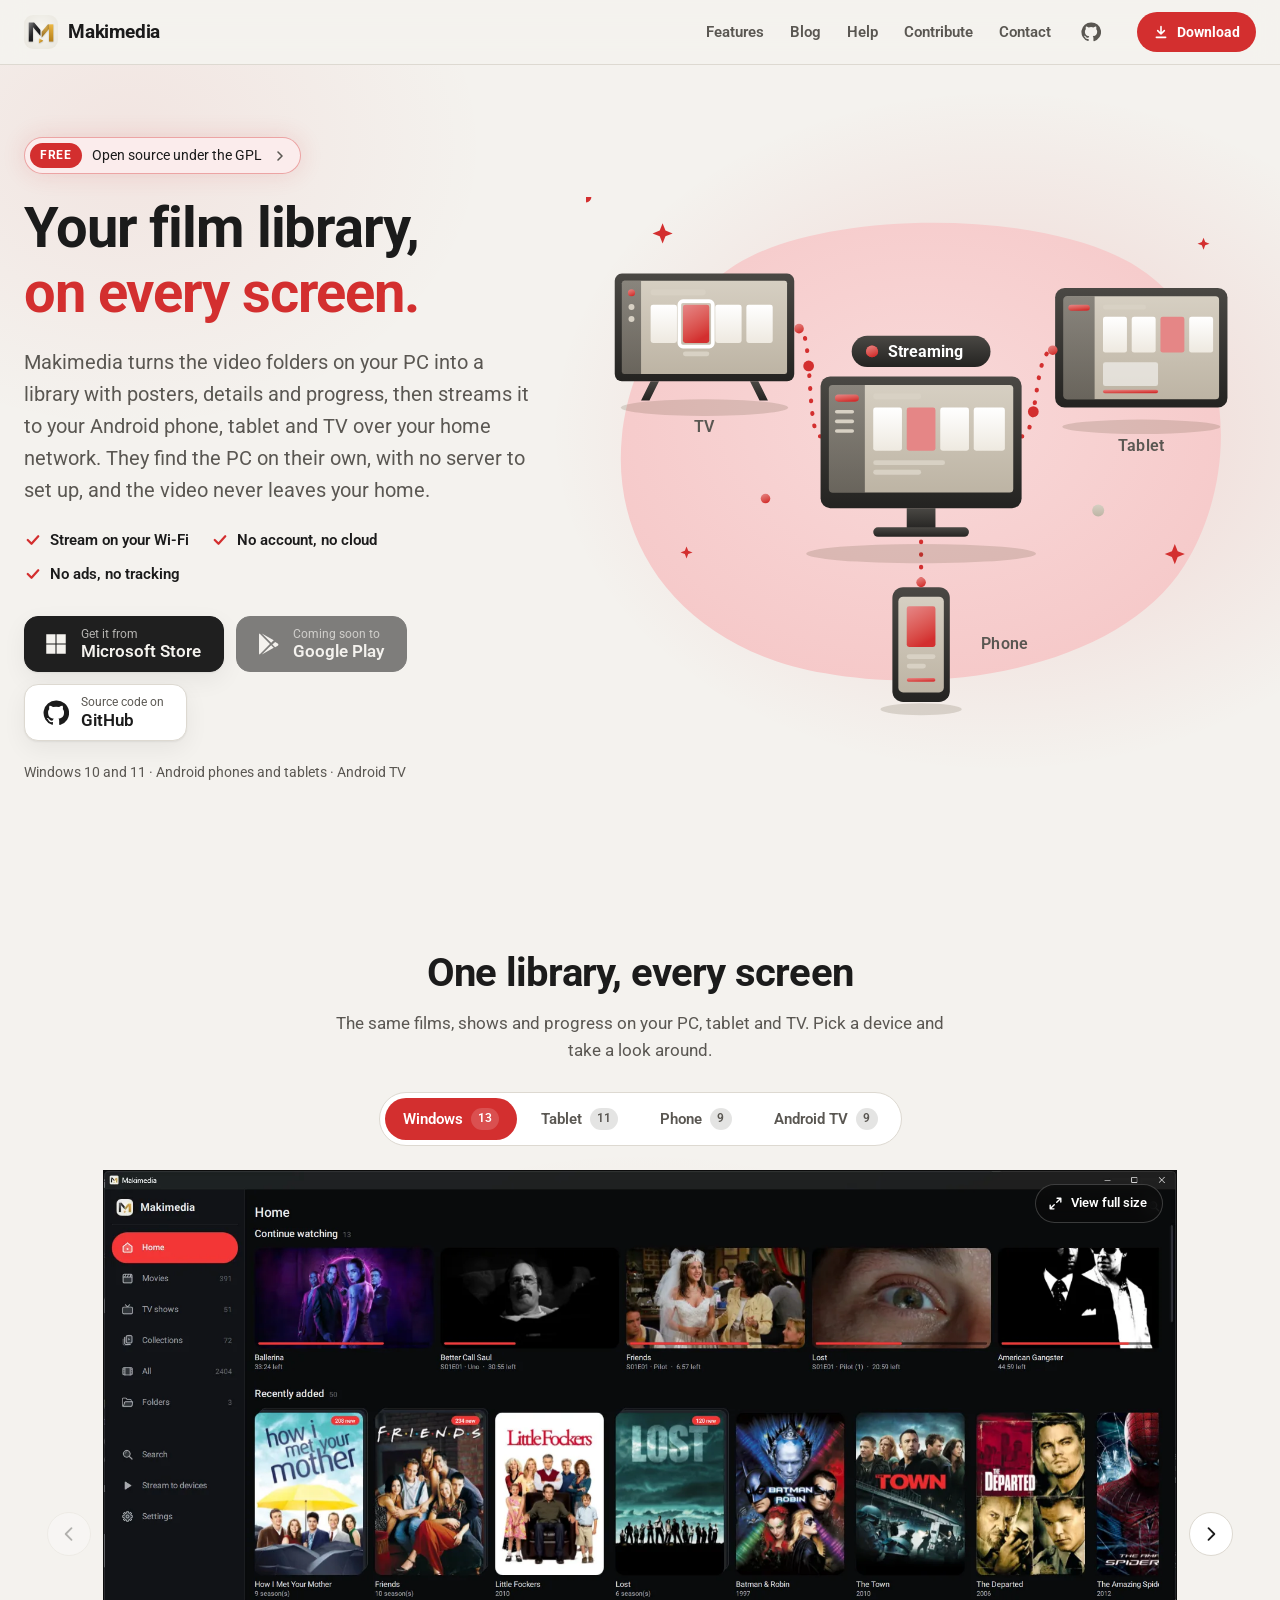
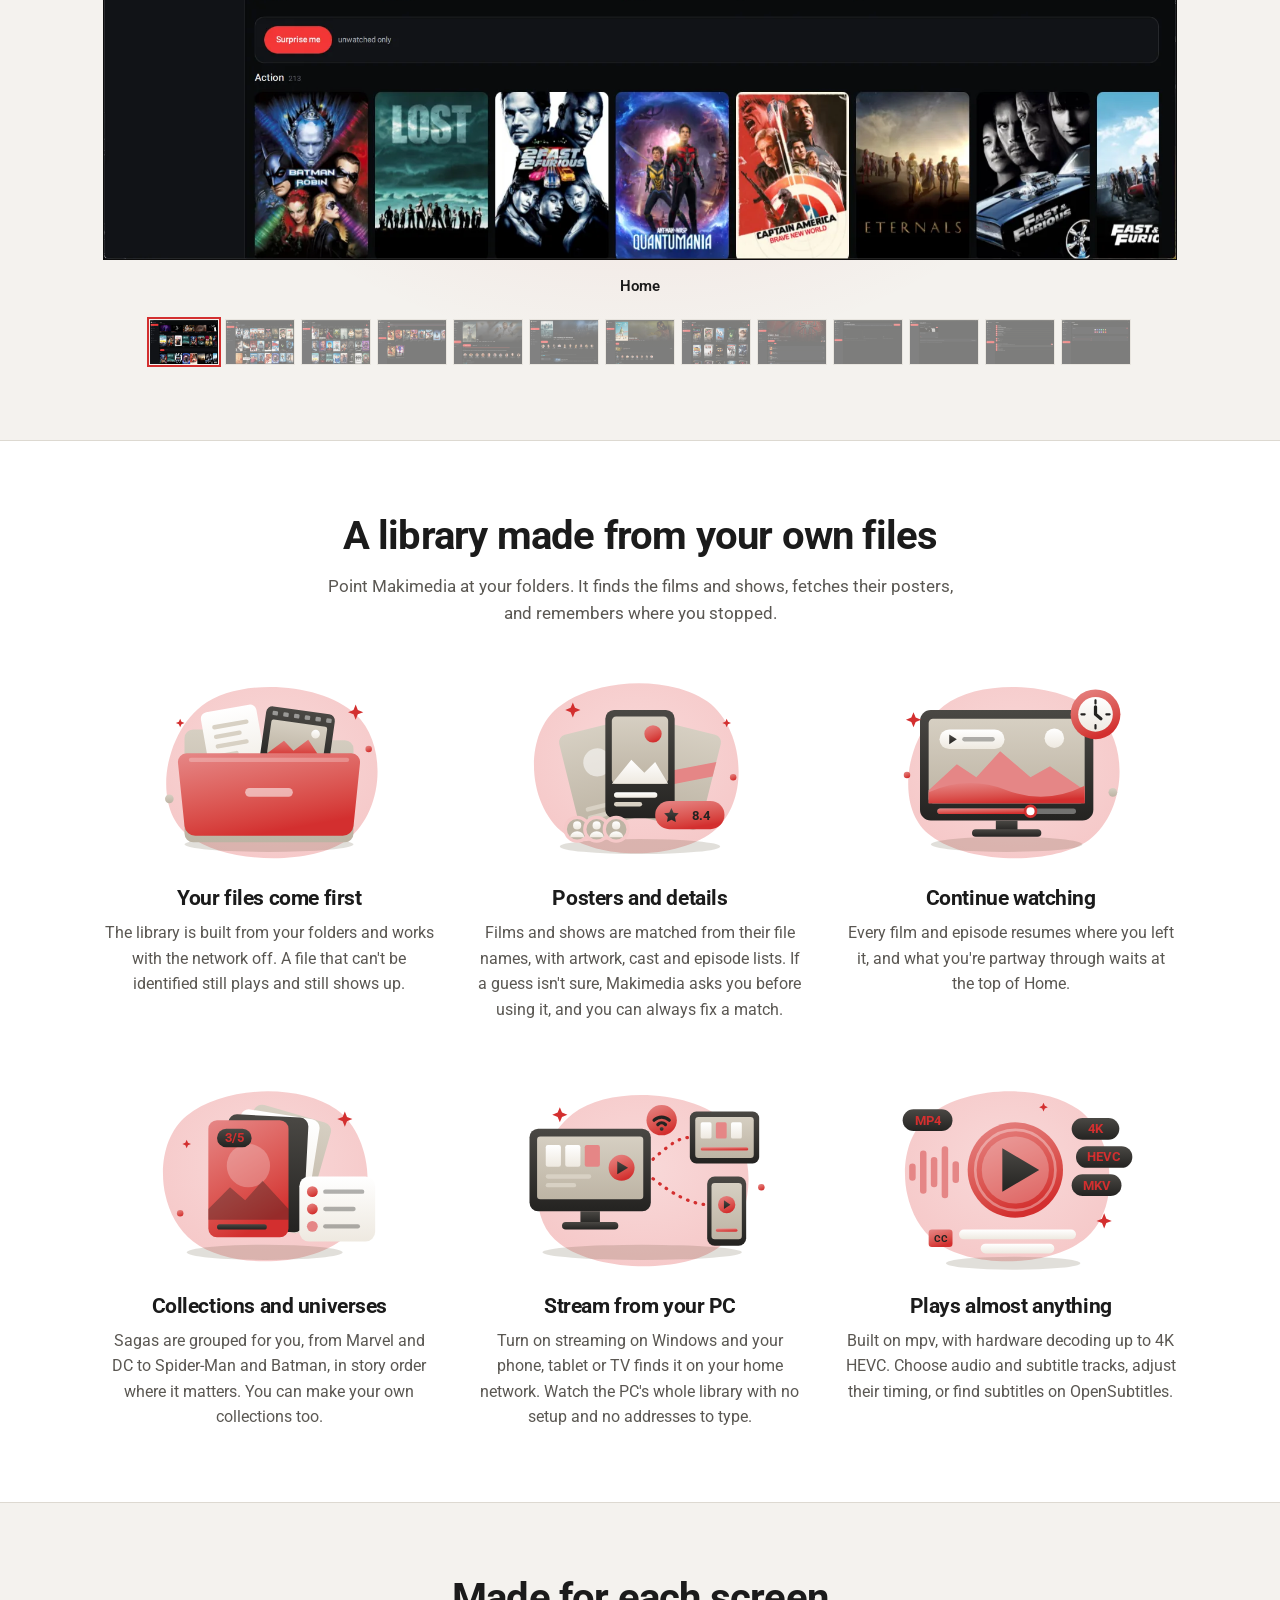
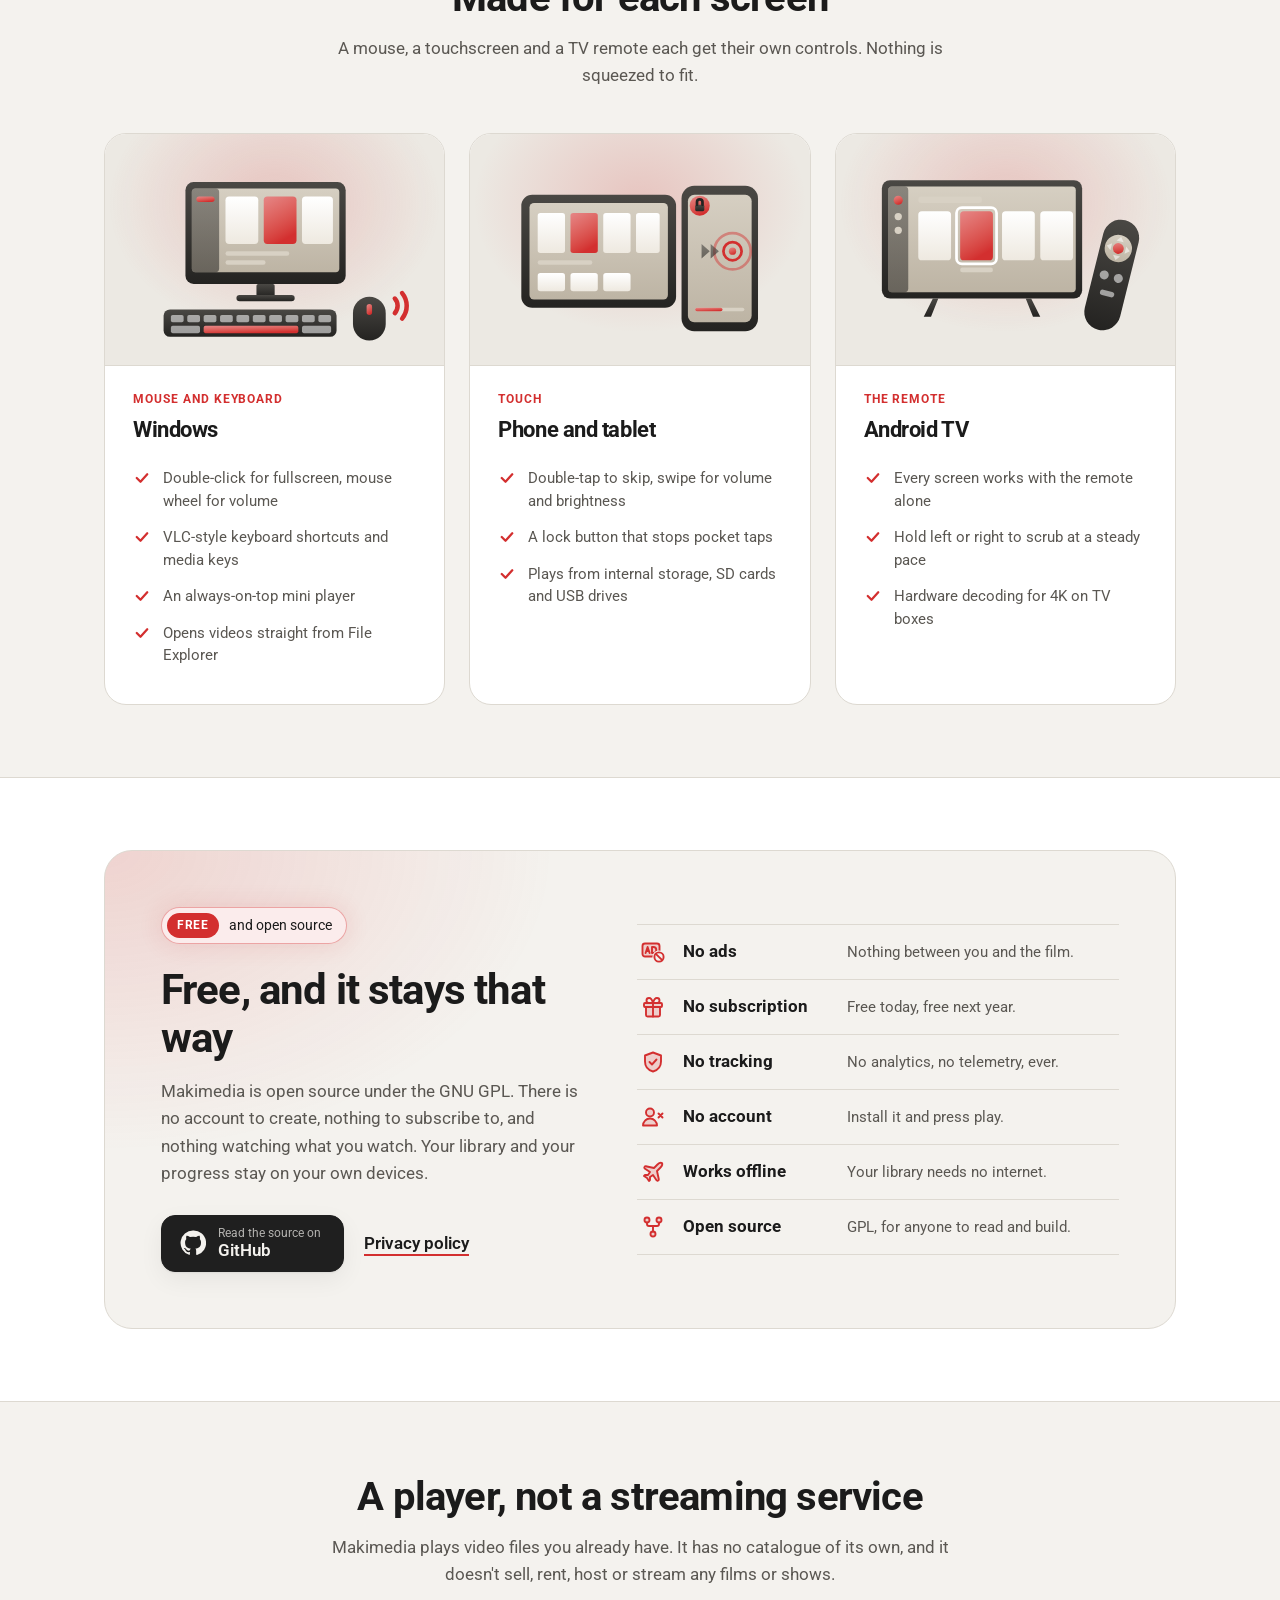
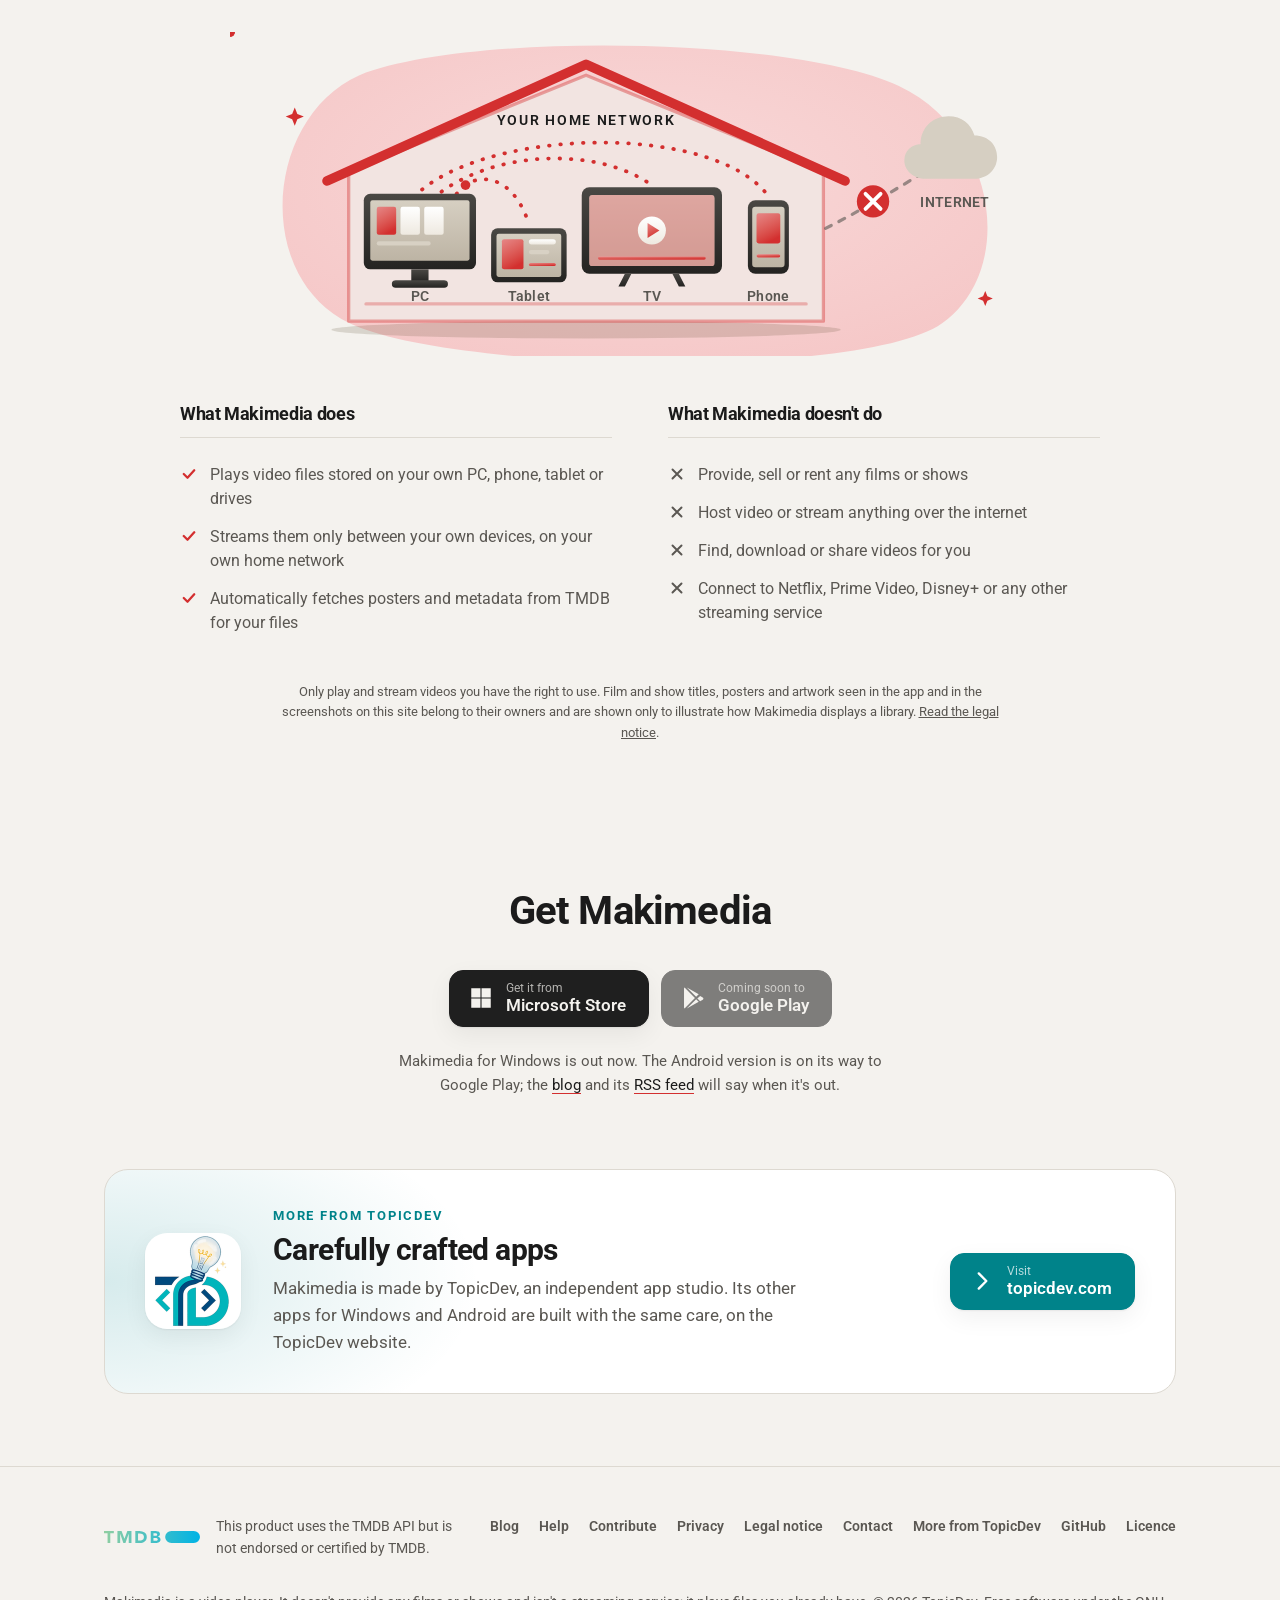
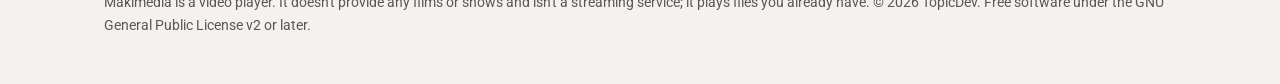
==== commit 3497521c: "Redraw the home network illustration and add a tablet" ====
--- a/index.html
+++ b/index.html
@@ -18,7 +18,7 @@
   <meta name="twitter:card" content="summary_large_image">
   <link rel="icon" type="image/png" sizes="32x32" href="assets/favicon-32.png">
   <link rel="apple-touch-icon" href="assets/apple-touch-icon.png">
-  <link rel="stylesheet" href="style.css?v=38">
+  <link rel="stylesheet" href="style.css?v=39">
 </head>
 <body>
 
@@ -800,18 +800,22 @@
         <p>Makimedia plays video files you already have. It has no catalogue of its own, and it doesn't sell, rent, host or stream any films or shows.</p>
       </div>
       <div class="mm-home">
-        <svg class="art mm-anim" viewBox="0 0 760 300" role="img" aria-label="A house with a PC, a TV and a phone inside, video moving only between them, and the link to the internet crossed out">
+        <svg class="art mm-anim" viewBox="0 0 760 300" role="img" aria-label="A house with a PC, a tablet, a TV and a phone inside, video moving only between them, and the link to the internet crossed out">
           <path class="blob" d="M120 40C220 0 520 4 620 50c90 42 110 170 40 220-70 50-430 46-540 4C20 236 30 80 120 40Z"/>
-          <ellipse class="floor" cx="330" cy="282" rx="250" ry="9"/>
-          <path class="mm-house" d="M90 140L330 30L570 140V272H90Z"/>
-          <path class="mm-roof" d="M70 148L330 26L590 148"/>
-          <text class="cap" x="330" y="96" text-anchor="middle">YOUR HOME NETWORK</text>
-
-          <path class="flow" d="M222 206C260 170 300 170 338 190"/>
-          <path class="flow" d="M200 162C260 112 450 110 516 186"/>
-          <circle class="mm-packet" r="4.5"><animateMotion dur="1.8s" begin="0s" repeatCount="indefinite" path="M222 206C260 170 300 170 338 190"/></circle>
-          <circle class="mm-packet" r="4.5"><animateMotion dur="2.4s" begin="0.7s" repeatCount="indefinite" path="M200 162C260 112 450 110 516 186"/></circle>
-
+          <ellipse class="floor" cx="330" cy="276" rx="236" ry="8"/>
+          <path class="mm-house" d="M110 130L330 40L550 130V268H110Z"/>
+          <path class="mm-floorline" d="M126 252H534"/>
+          <path class="mm-roof" d="M90 138L330 30L570 138"/>
+          <text class="cap mm-title" x="330" y="86" text-anchor="middle">YOUR HOME NETWORK</text>
+
+          <path class="flow" d="M210 150C226 128 262 130 277 178"/>
+          <path class="flow" d="M196 148C252 108 344 108 391 142"/>
+          <path class="flow" d="M178 146C250 88 450 86 499 152"/>
+          <circle class="mm-packet" r="4.5"><animateMotion dur="1.2s" begin="0s" repeatCount="indefinite" path="M210 150C226 128 262 130 277 178"/></circle>
+          <circle class="mm-packet" r="4.5"><animateMotion dur="1.8s" begin="0.4s" repeatCount="indefinite" path="M196 148C252 108 344 108 391 142"/></circle>
+          <circle class="mm-packet" r="4.5"><animateMotion dur="2.4s" begin="0.9s" repeatCount="indefinite" path="M178 146C250 88 450 86 499 152"/></circle>
+
+          <g transform="translate(4 -14)">
           <rect class="ink" x="120" y="164" width="104" height="70" rx="6"/>
           <rect class="mid" x="126" y="170" width="92" height="56" rx="2"/>
           <rect class="gold" x="132" y="176" width="18" height="26" rx="2"/>
@@ -820,8 +824,19 @@
           <rect class="line" x="132" y="208" width="50" height="4" rx="2"/>
           <rect class="ink" x="164" y="234" width="16" height="12"/>
           <rect class="ink" x="146" y="244" width="52" height="7" rx="3.5"/>
-          <text class="cap" x="172" y="268" text-anchor="middle">PC</text>
-
+          <text class="cap" x="172" y="263" text-anchor="middle">PC</text>
+          </g>
+
+          <rect class="ink" x="242" y="182" width="70" height="50" rx="6"/>
+          <rect class="mid" x="247" y="187" width="60" height="40" rx="2"/>
+          <rect class="gold" x="252" y="192" width="20" height="28" rx="2"/>
+          <rect class="paper" x="277" y="192" width="25" height="5" rx="2.5"/>
+          <rect class="line" x="277" y="202" width="19" height="4" rx="2"/>
+          <rect class="track" x="277" y="214" width="25" height="3" rx="1.5"/>
+          <rect class="gold mm-play" x="277" y="214" width="25" height="3" rx="1.5"/>
+          <text class="cap" x="277" y="249" text-anchor="middle">Tablet</text>
+
+          <g transform="translate(-14 -16)">
           <rect class="ink" x="340" y="160" width="130" height="80" rx="7"/>
           <rect class="mid" x="347" y="167" width="116" height="66" rx="3"/>
           <rect class="gold-hi" x="347" y="167" width="116" height="66" rx="3" opacity="0.55"/>
@@ -830,22 +845,25 @@
           <rect class="track" x="355" y="224" width="100" height="3" rx="1.5"/>
           <rect class="gold mm-play" x="355" y="224" width="100" height="3" rx="1.5"/>
           <path class="ink" d="M380 240l-6 12h6l6-12zM430 240l6 12h-6l-6-12z"/>
-          <text class="cap" x="405" y="268" text-anchor="middle">TV</text>
-
+          <text class="cap" x="405" y="265" text-anchor="middle">TV</text>
+          </g>
+
+          <g transform="translate(-20 -34)">
           <rect class="ink" x="500" y="190" width="38" height="68" rx="7"/>
           <rect class="mid" x="504" y="196" width="30" height="56" rx="3"/>
           <rect class="gold" x="508" y="202" width="22" height="28" rx="2"/>
           <rect class="track" x="508" y="240" width="22" height="3" rx="1.5"/>
           <rect class="gold mm-play late" x="508" y="240" width="22" height="3" rx="1.5"/>
-          <text class="cap" x="519" y="276" text-anchor="middle">Phone</text>
-
-          <path class="mm-cloud" d="M640 92c0-16 12-26 26-26 12 0 21 7 24 18 13 0 21 9 21 20s-9 20-21 20h-45c-12 0-20-8-20-17s7-15 15-15Z"/>
-          <text class="cap" x="672" y="150" text-anchor="middle">INTERNET</text>
-          <path class="mm-nolink" d="M574 150C600 130 616 118 636 112"/>
+          <text class="cap" x="519" y="283" text-anchor="middle">Phone</text>
+          </g>
+
+          <path class="mm-nolink" d="M552 182C580 168 610 150 640 132"/>
           <g class="mm-x">
-            <circle cx="604" cy="128" r="15"/>
-            <path d="M597 121l14 14M611 121l-14 14"/>
+            <circle cx="596" cy="157" r="15"/>
+            <path d="M589 150l14 14M603 150l-14 14"/>
           </g>
+          <path class="mm-cloud" d="M640 104c0-16 12-26 26-26 12 0 21 7 24 18 13 0 21 9 21 20s-9 20-21 20h-45c-12 0-20-8-20-17s7-15 15-15Z"/>
+          <text class="cap" x="672" y="162" text-anchor="middle">INTERNET</text>
           <path class="spark" d="M60 70l2.4 6 6 2.4-6 2.4-2.4 6-2.4-6-6-2.4 6-2.4z"/>
           <path class="spark" d="M700 240l2 5 5 2-5 2-2 5-2-5-5-2 5-2z"/>
         </svg>
--- a/style.css
+++ b/style.css
@@ -705,10 +705,12 @@
   height: auto;
 }
 
-.art .mm-house { fill: var(--ill-paper); stroke: var(--ill-line); stroke-width: 3; stroke-linejoin: round; opacity: 0.85; }
-.art .mm-roof { fill: none; stroke: var(--ill-ink); stroke-width: 9; stroke-linecap: round; stroke-linejoin: round; }
+.art .mm-house { fill: color-mix(in srgb, var(--ill-gold) 7%, var(--bg)); stroke: color-mix(in srgb, var(--ill-gold) 40%, transparent); stroke-width: 3; stroke-linejoin: round; }
+.art .mm-floorline { fill: none; stroke: color-mix(in srgb, var(--ill-gold) 30%, transparent); stroke-width: 3; stroke-linecap: round; }
+.art .mm-roof { fill: none; stroke: var(--ill-gold); stroke-width: 9; stroke-linecap: round; stroke-linejoin: round; }
+.art .mm-title { fill: var(--text); letter-spacing: 0.12em; }
 .art .mm-cloud { fill: var(--ill-mid); }
-.art .mm-nolink { fill: none; stroke: var(--ill-ink); stroke-width: 3; stroke-linecap: round; stroke-dasharray: 6 8; opacity: 0.45; }
+.art .mm-nolink { fill: none; stroke: var(--text-2); stroke-width: 3; stroke-linecap: round; stroke-dasharray: 6 8; opacity: 0.6; }
 .art .mm-x circle { fill: var(--ill-gold); }
 .art .mm-x path { fill: none; stroke: #FFFFFF; stroke-width: 3.5; stroke-linecap: round; }
 
